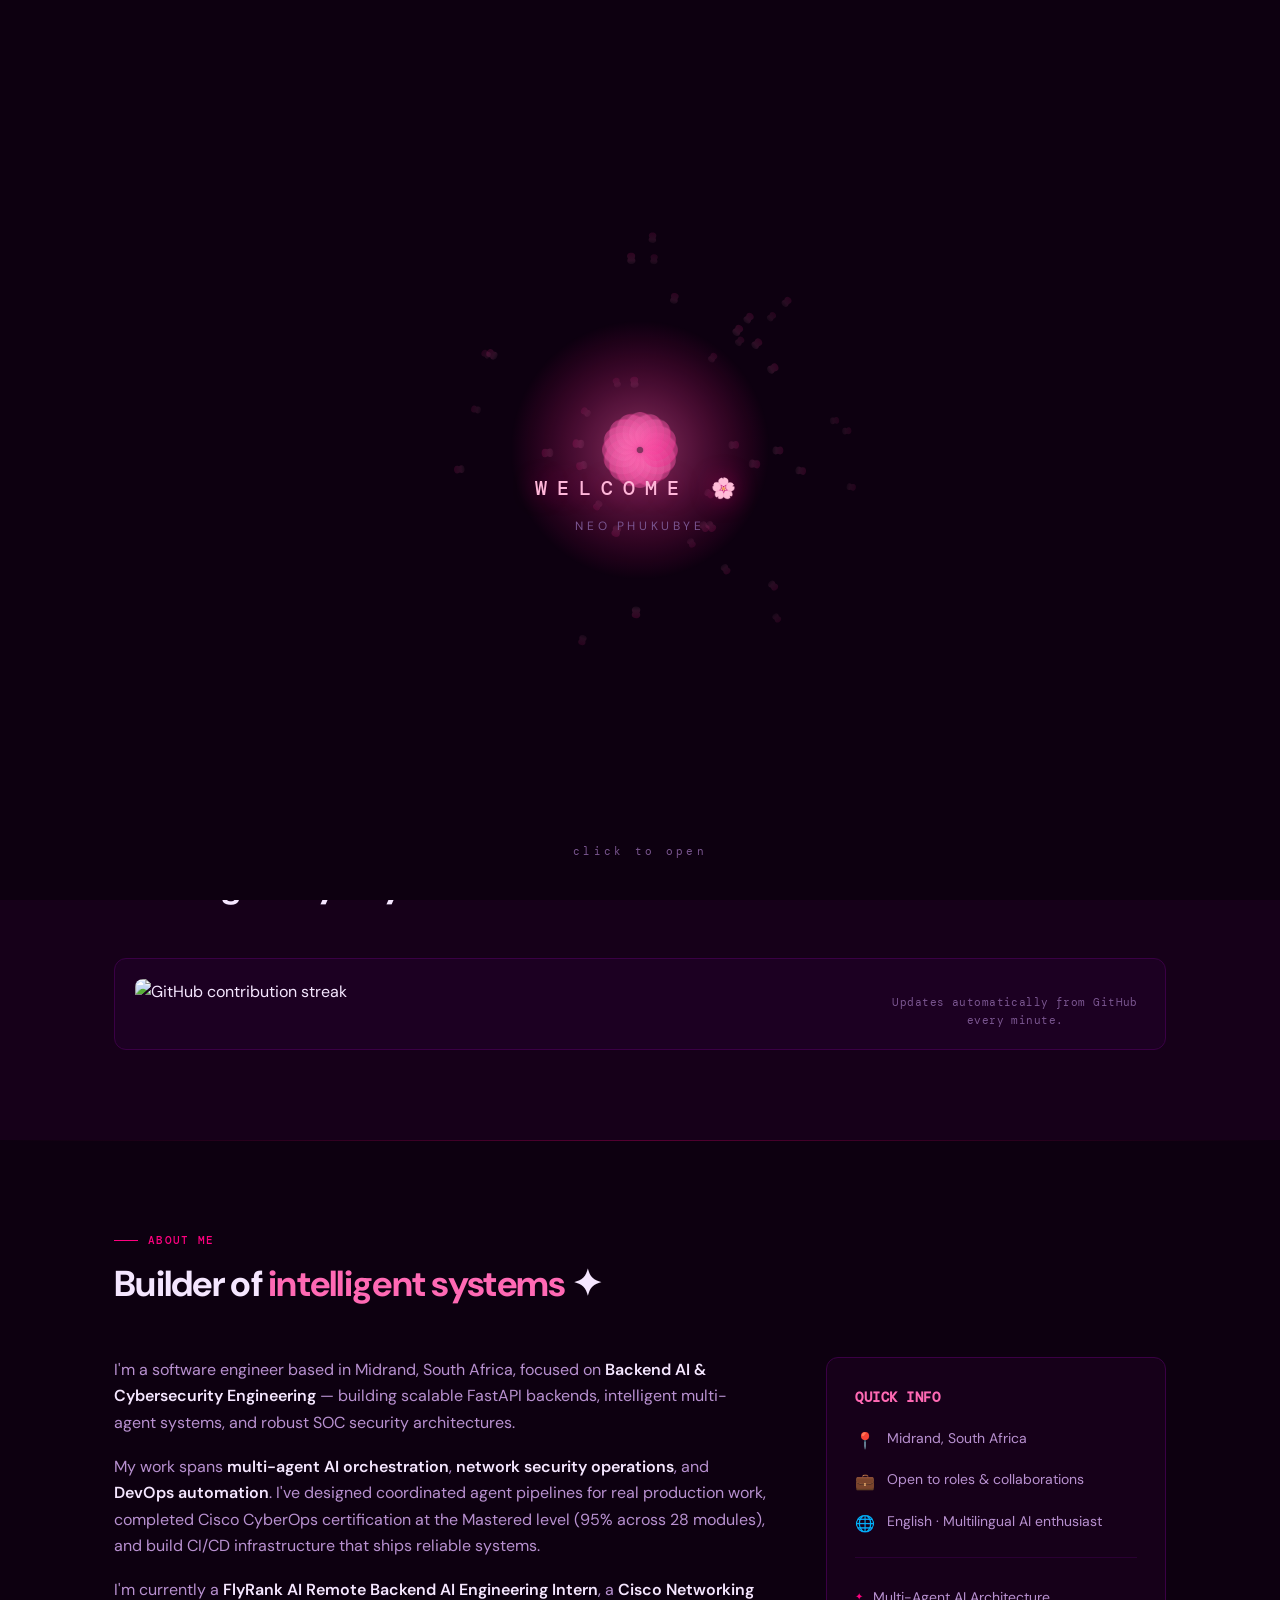
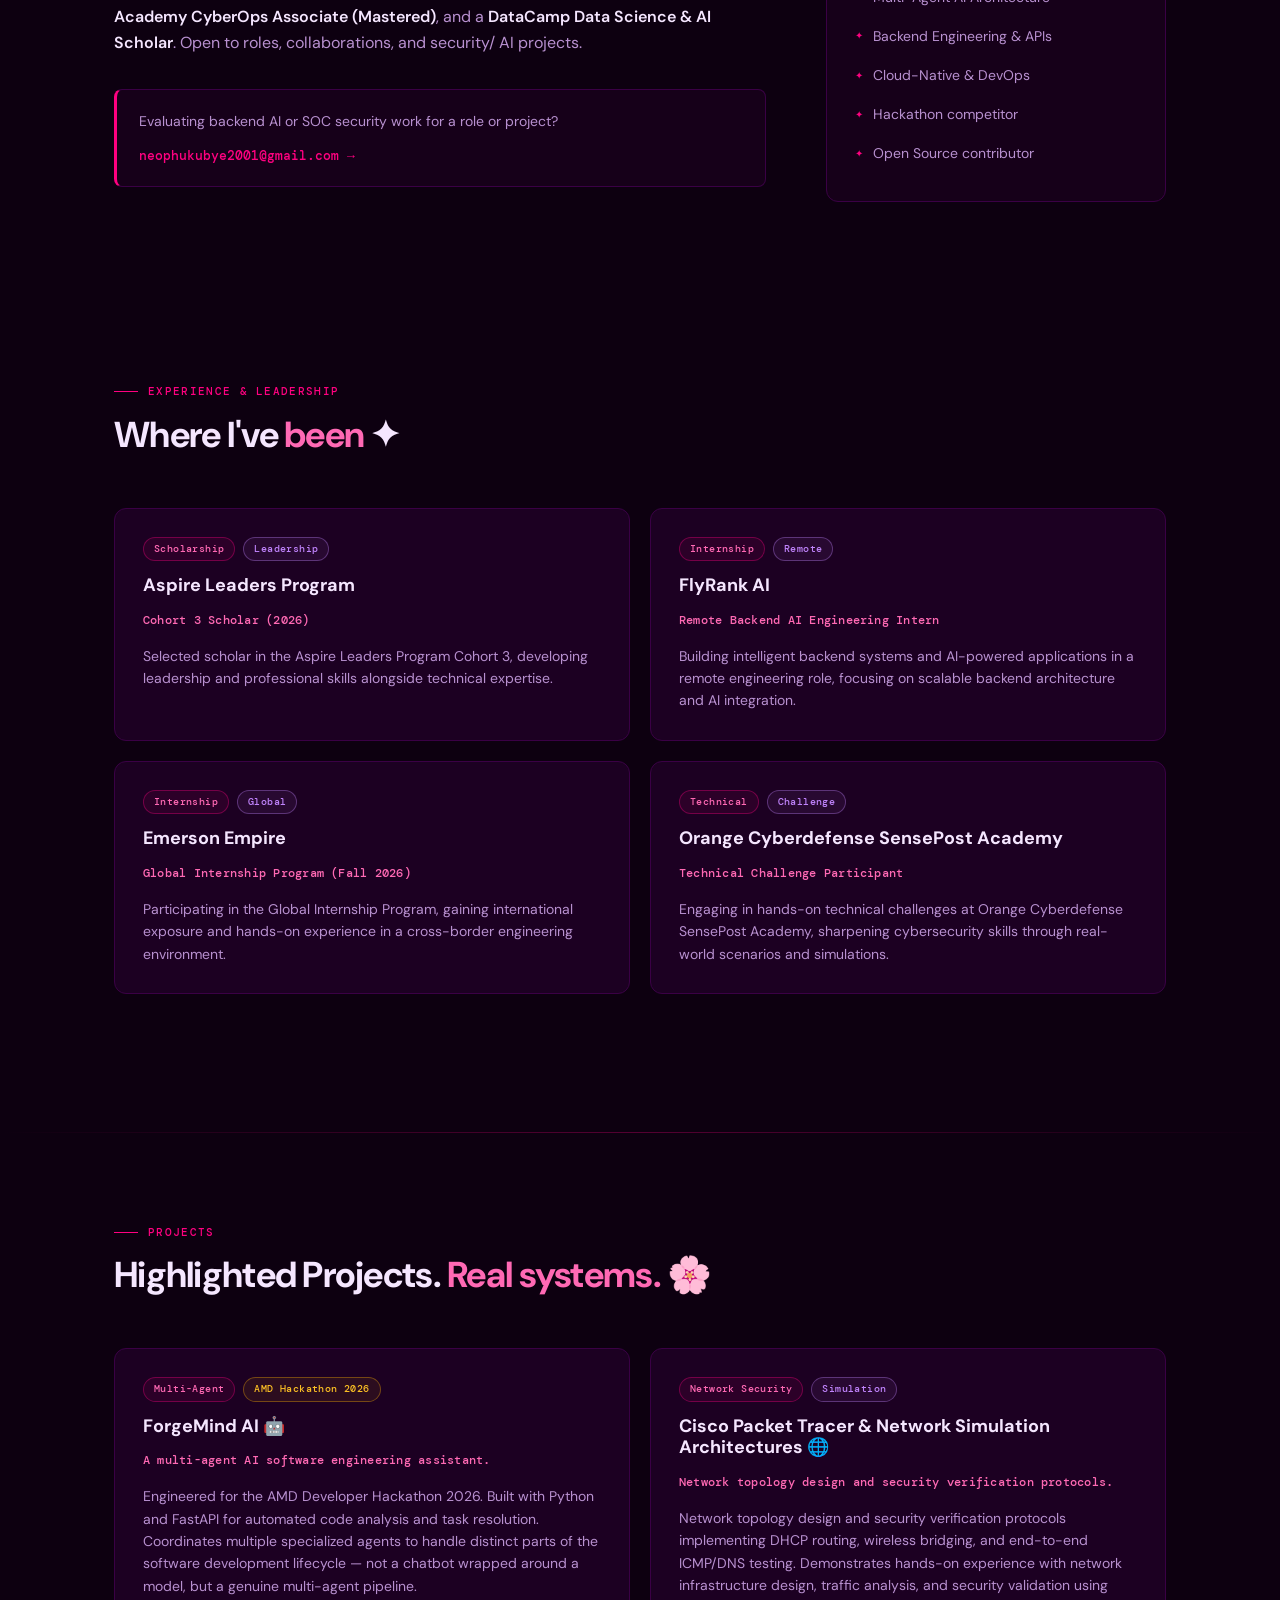
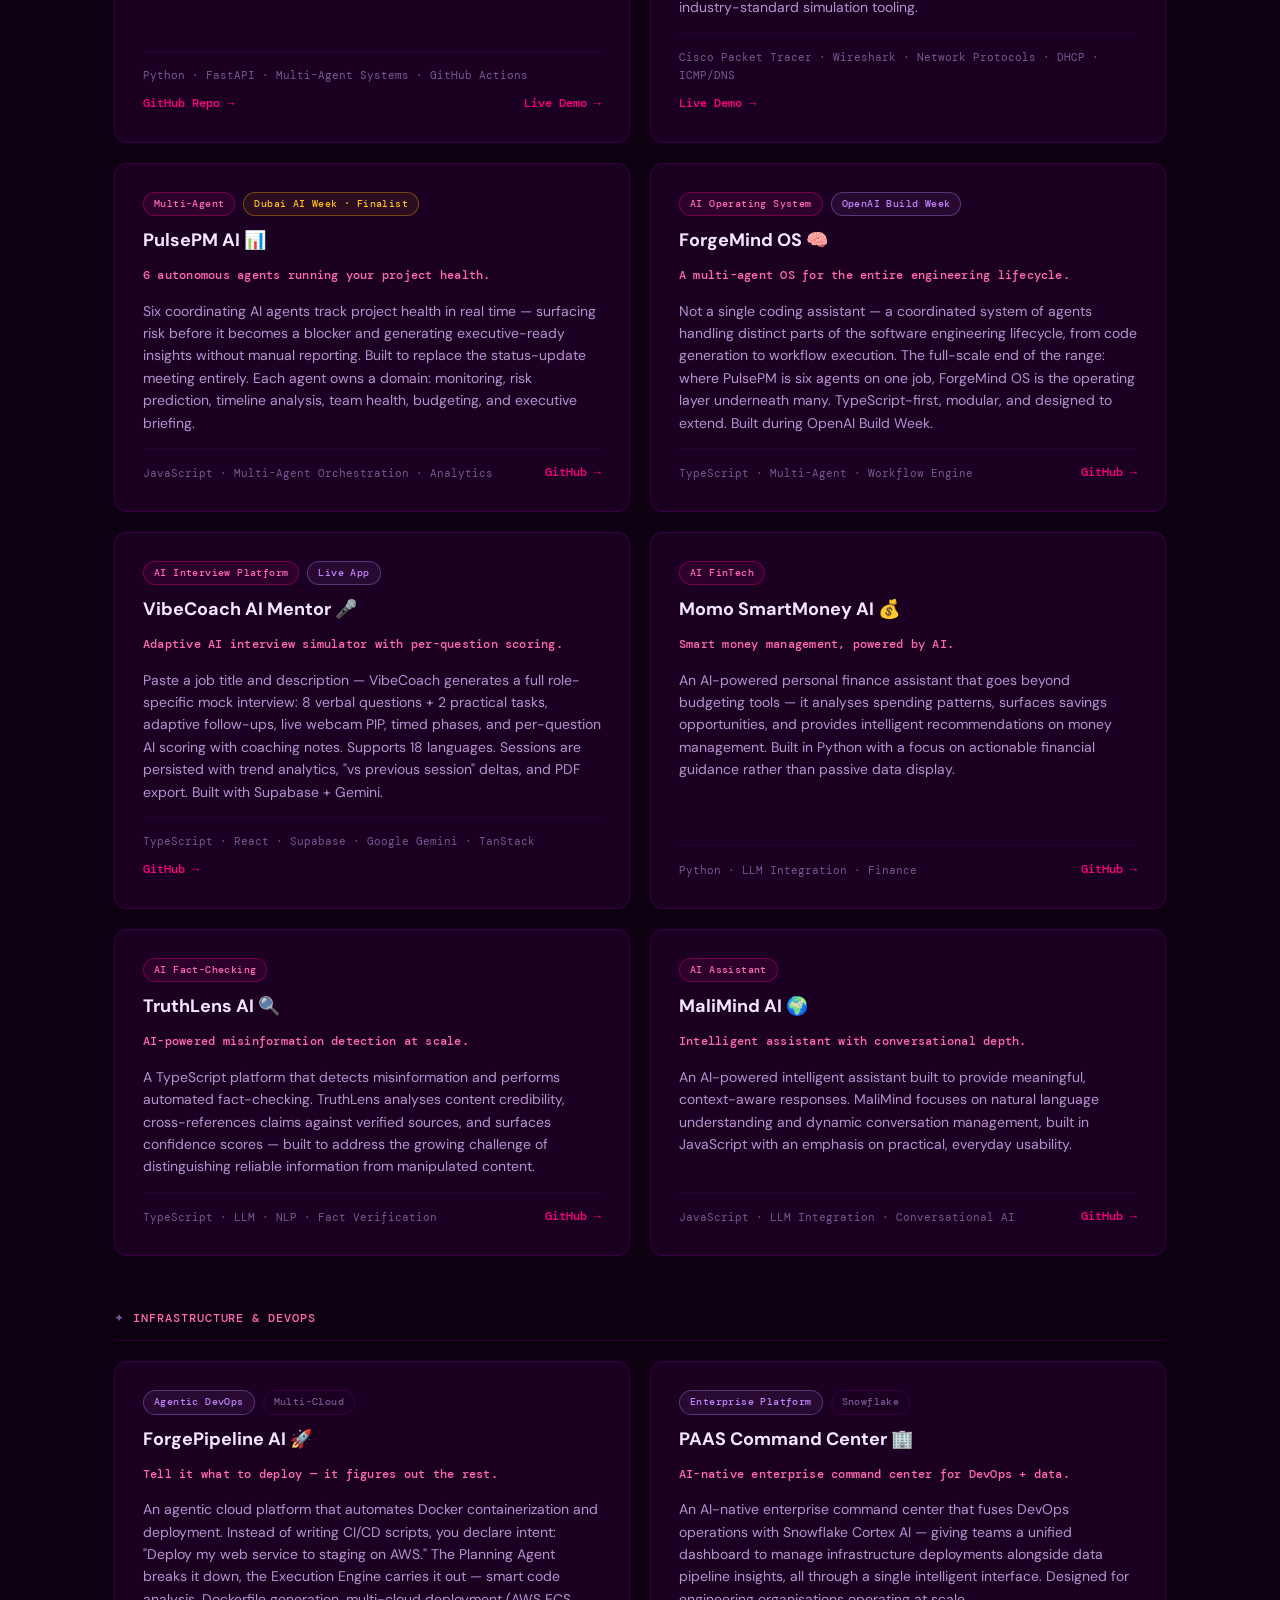
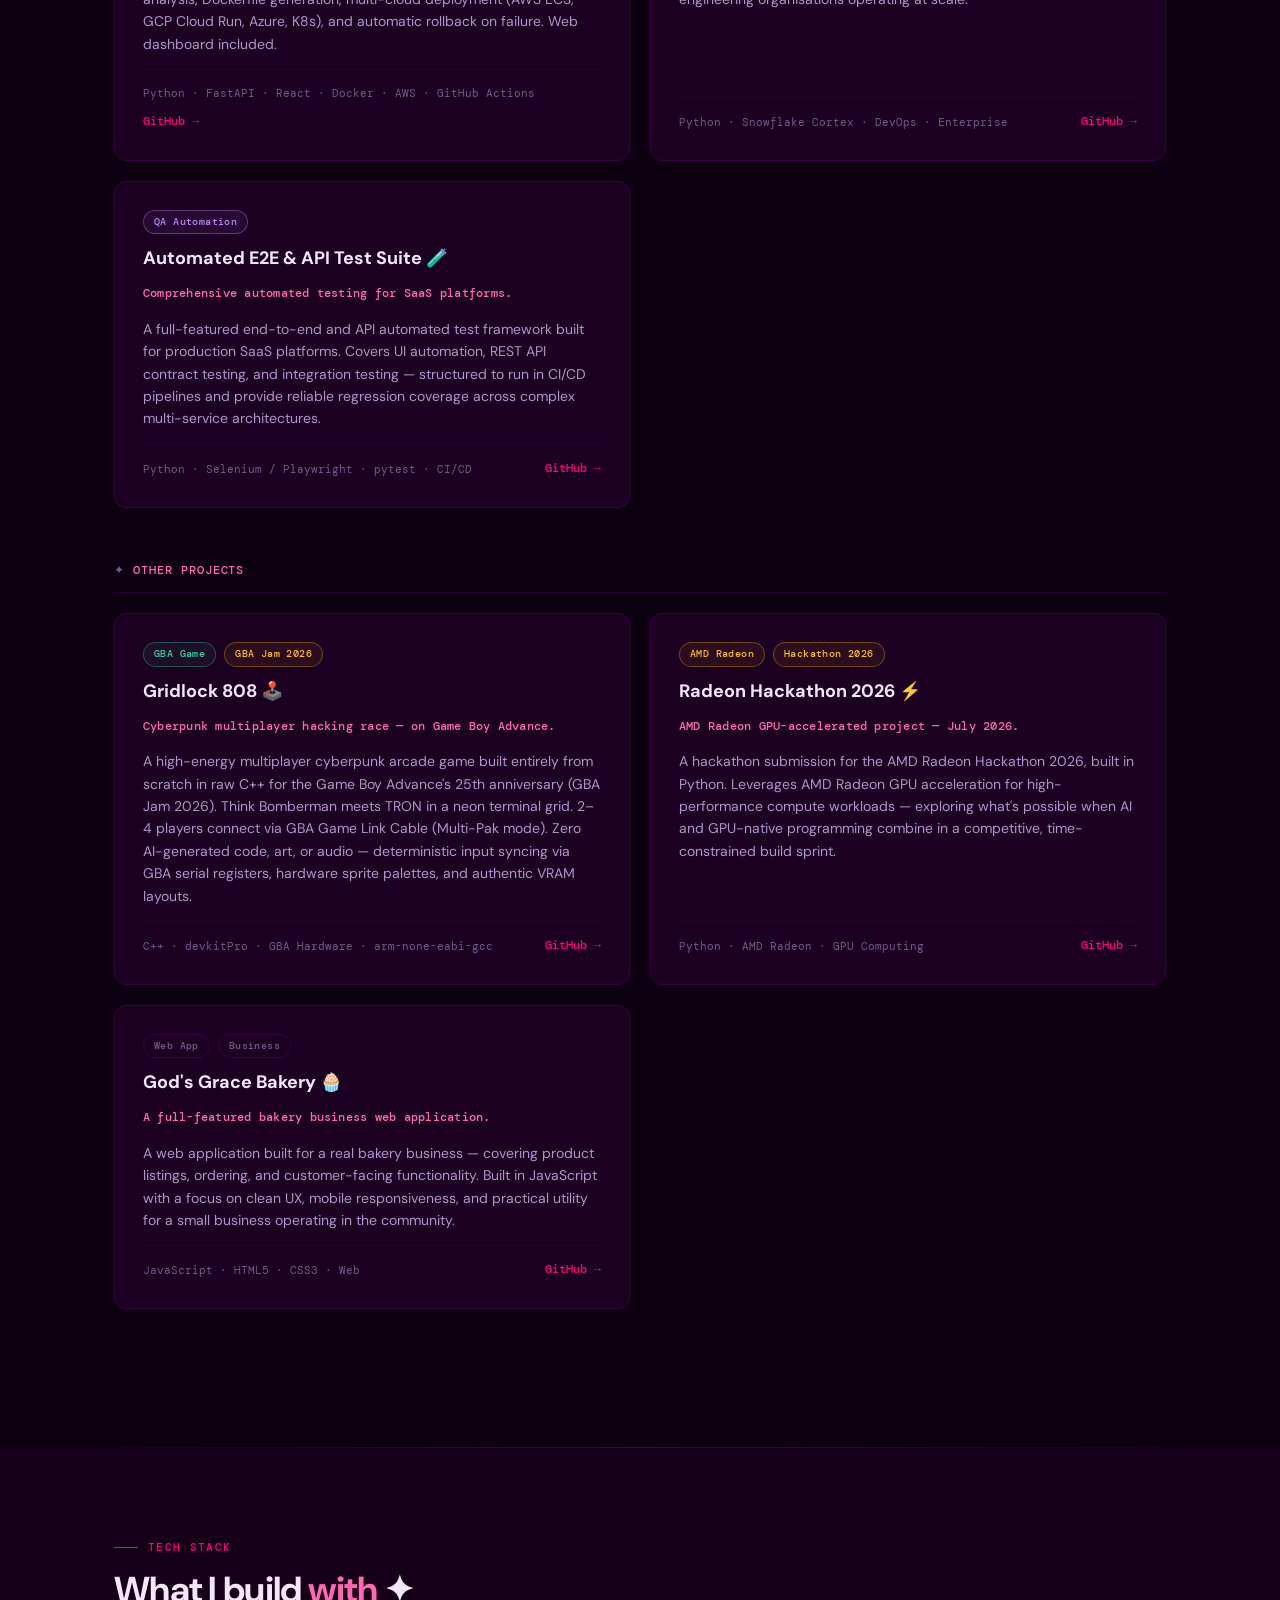
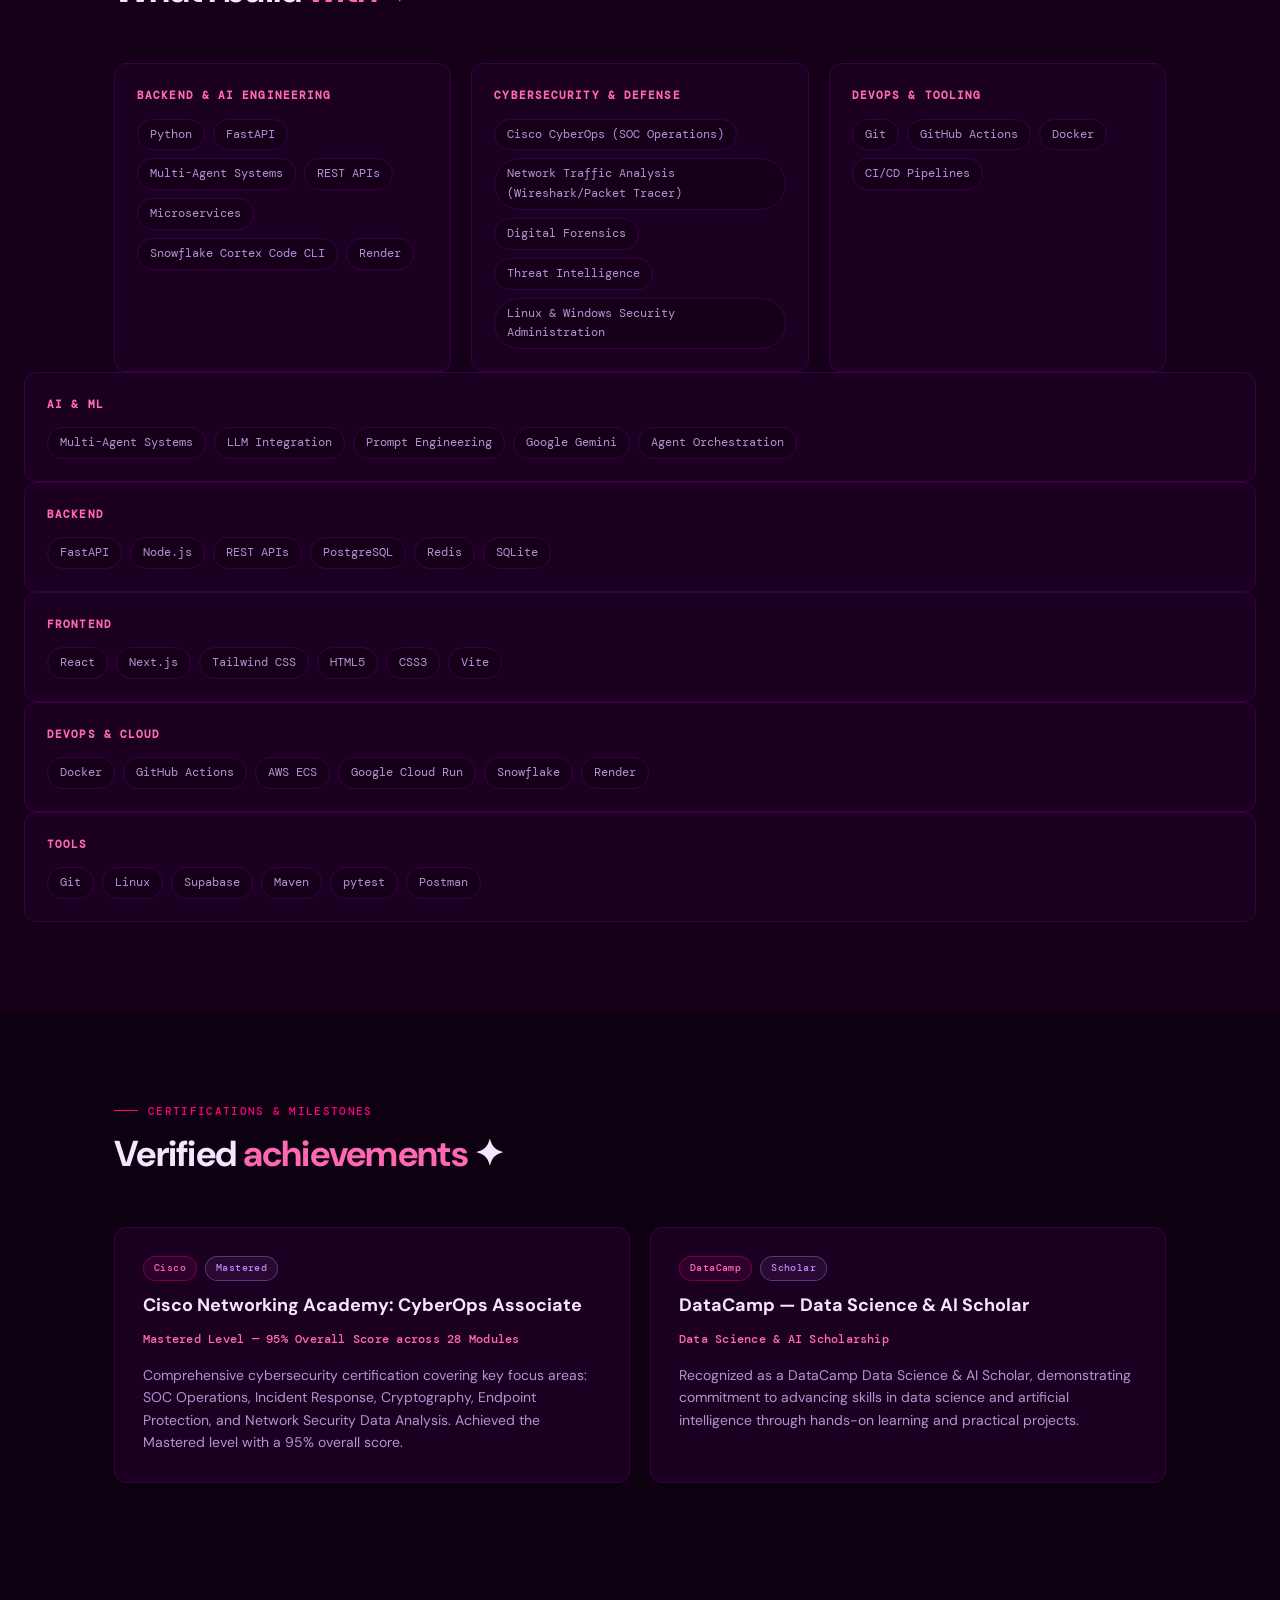
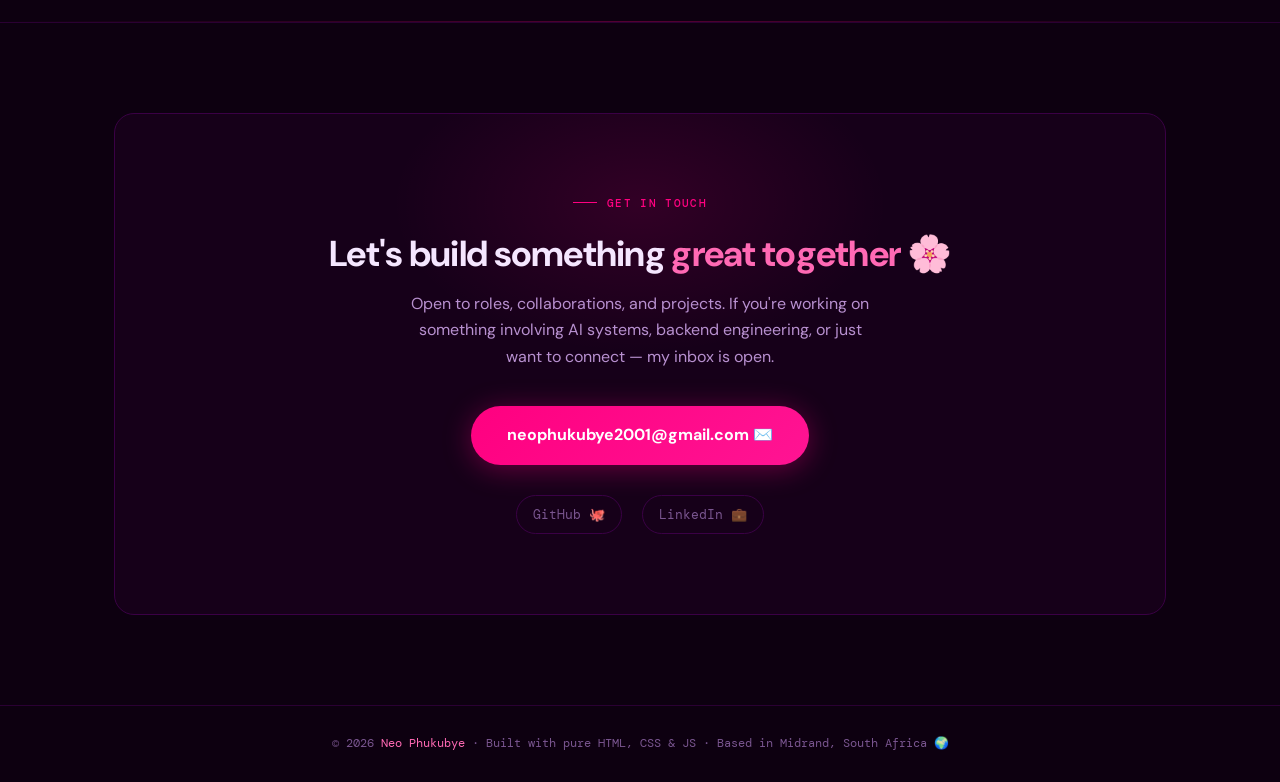
==== index.html @ cbcc3f00 "Add certifications & milestones section" ====
<!DOCTYPE html>
<html lang="en">
<head>
<meta charset="UTF-8">
<meta name="viewport" content="width=device-width, initial-scale=1.0, maximum-scale=5.0, user-scalable=yes">
<title>Neo Phukubye ✨ Software Engineer & AI Builder</title>
<meta name="description" content="Neo Phukubye — Software Engineer building multi-agent AI systems, scalable backends, and production-ready applications from Midrand, South Africa.">
<meta name="theme-color" content="#1a0018">
<link rel="preconnect" href="https://fonts.googleapis.com">
<link href="https://fonts.googleapis.com/css2?family=DM+Sans:wght@300;400;500;600;700&family=DM+Mono:wght@400;500&display=swap" rel="stylesheet">
<style>
  :root {
    --bg:        #0d0010;
    --bg-raised: #160019;
    --bg-card:   #1c0022;
    --line:      #3a0045;
    --line-soft: #2a0033;
    --text:      #f5e6ff;
    --text-dim:  #b890d0;
    --text-muted:#7a5590;
    --pink:      #FF0080;
    --pink-hot:  #FF1493;
    --pink-soft: #FF69B4;
    --pink-pale: #FFB6D9;
    --pink-glow: rgba(255,0,128,0.15);
    --pink-glow2:rgba(255,20,147,0.08);
    --lavender:  #c084fc;
    --mono: 'DM Mono', 'JetBrains Mono', 'Fira Code', ui-monospace, monospace;
    --sans: 'DM Sans', -apple-system, BlinkMacSystemFont, 'Segoe UI', sans-serif;
    --radius: 12px;
    --radius-sm: 8px;
  }
  *, *::before, *::after { box-sizing: border-box; margin: 0; padding: 0; }
  html { scroll-behavior: smooth; }
  body {
    background: var(--bg);
    color: var(--text);
    font-family: var(--sans);
    line-height: 1.65;
    -webkit-font-smoothing: antialiased;
    overflow-x: hidden;
  }
  a { color: inherit; text-decoration: none; }
  :focus-visible { outline: 2px solid var(--pink); outline-offset: 3px; }

  /* ── Scrollbar ── */
  ::-webkit-scrollbar { width: 6px; }
  ::-webkit-scrollbar-track { background: var(--bg); }
  ::-webkit-scrollbar-thumb { background: var(--line); border-radius: 99px; }
  ::-webkit-scrollbar-thumb:hover { background: var(--pink); }

  /* ── Layout ── */
  .wrap { max-width: 1100px; margin: 0 auto; padding: 0 24px; }

  /* ── NAV ── */
  header {
    position: sticky; top: 0; z-index: 100;
    background: rgba(13,0,16,0.85);
    backdrop-filter: blur(16px);
    -webkit-backdrop-filter: blur(16px);
    border-bottom: 1px solid var(--line-soft);
  }
  nav {
    display: flex; align-items: center; justify-content: space-between;
    padding: 16px 24px; max-width: 1100px; margin: 0 auto; gap: 20px;
  }
  .logo {
    font-family: var(--mono); font-weight: 500; font-size: 15px;
    color: var(--text); letter-spacing: 0.04em;
    display: flex; align-items: center; gap: 8px;
  }
  .logo-dot { color: var(--pink); font-size: 22px; line-height: 1; }
  .navlinks {
    display: flex; gap: 24px; font-size: 14px; font-weight: 500;
  }
  .navlinks a { color: var(--text-dim); transition: color .2s; }
  .navlinks a:hover { color: var(--pink-soft); }
  .nav-cta {
    font-size: 13px; font-weight: 600;
    background: linear-gradient(135deg, var(--pink), var(--pink-hot));
    color: #fff; padding: 8px 18px; border-radius: 99px;
    transition: .2s; white-space: nowrap;
    box-shadow: 0 0 20px var(--pink-glow);
  }
  .nav-cta:hover { transform: translateY(-1px); box-shadow: 0 0 32px rgba(255,0,128,0.35); }
  @media (max-width: 640px) {
    .navlinks { display: none; }
  }

  /* ── HERO ── */
  .hero {
    position: relative; overflow: hidden;
    padding: 110px 24px 90px;
    border-bottom: 1px solid var(--line-soft);
  }
  /* soft radial glows */
  .hero::before {
    content: '';
    position: absolute; top: -120px; left: 50%;
    transform: translateX(-50%);
    width: 700px; height: 600px;
    background: radial-gradient(ellipse, rgba(255,0,128,0.18) 0%, transparent 70%);
    pointer-events: none;
  }
  .hero::after {
    content: '';
    position: absolute; bottom: -80px; right: -100px;
    width: 400px; height: 400px;
    background: radial-gradient(ellipse, rgba(192,132,252,0.12) 0%, transparent 70%);
    pointer-events: none;
  }
  #petal-canvas {
    position: absolute; inset: 0; width: 100%; height: 100%;
    pointer-events: none; opacity: 0.55;
  }
  .hero-inner {
    position: relative; max-width: 780px;
    margin: 0 auto; text-align: center;
  }
  .hero-badge {
    display: inline-flex; align-items: center; gap: 8px;
    font-family: var(--mono); font-size: 12px; font-weight: 500;
    color: var(--pink-soft); background: rgba(255,105,180,0.1);
    border: 1px solid rgba(255,105,180,0.25);
    padding: 6px 16px; border-radius: 99px; margin-bottom: 28px;
    letter-spacing: 0.06em; text-transform: uppercase;
  }
  .hero-badge::before { content: '✦'; color: var(--pink); }
  h1 {
    font-size: clamp(36px, 6vw, 64px);
    font-weight: 700; line-height: 1.08;
    letter-spacing: -0.03em; margin-bottom: 24px;
  }
  .h1-name {
    background: linear-gradient(135deg, #fff 20%, var(--pink-soft) 60%, var(--pink) 100%);
    -webkit-background-clip: text; -webkit-text-fill-color: transparent;
    background-clip: text;
  }
  .hero p.sub {
    color: var(--text-dim); font-size: 18px;
    max-width: 580px; margin: 0 auto 40px;
    font-weight: 400;
  }
  .hero-ctas {
    display: flex; gap: 14px; justify-content: center;
    flex-wrap: wrap; margin-bottom: 56px;
  }
  .btn {
    font-weight: 600; font-size: 15px;
    padding: 13px 28px; border-radius: 99px;
    transition: .2s; display: inline-block;
  }
  .btn-primary {
    background: linear-gradient(135deg, var(--pink), var(--pink-hot));
    color: #fff;
    box-shadow: 0 4px 24px rgba(255,0,128,0.3);
  }
  .btn-primary:hover { transform: translateY(-2px); box-shadow: 0 8px 32px rgba(255,0,128,0.45); }
  .btn-secondary {
    border: 1px solid var(--line);
    color: var(--text-dim);
    background: rgba(255,255,255,0.03);
  }
  .btn-secondary:hover { border-color: var(--pink-soft); color: var(--pink-soft); }
  .hero-stats {
    display: flex; gap: 0; justify-content: center;
    flex-wrap: wrap; border: 1px solid var(--line);
    border-radius: var(--radius); overflow: hidden;
    max-width: 540px; margin: 0 auto;
    background: var(--bg-raised);
  }
  .stat {
    flex: 1; min-width: 120px; padding: 18px 20px;
    text-align: center; border-right: 1px solid var(--line);
    font-family: var(--mono);
  }
  .stat:last-child { border-right: none; }
  .stat b { display: block; color: var(--pink); font-size: 24px; font-weight: 700; }
  .stat span { color: var(--text-muted); font-size: 11px; letter-spacing: 0.05em; }

  /* ── SECTIONS ── */
  section { padding: 90px 24px; }
  .section-header { margin-bottom: 52px; }
  .kicker {
    font-family: var(--mono); font-size: 11px; font-weight: 500;
    letter-spacing: 0.12em; text-transform: uppercase;
    color: var(--pink); margin-bottom: 12px;
    display: flex; align-items: center; gap: 10px;
  }
  .kicker::before { content: ''; display: block; width: 24px; height: 1px; background: var(--pink); }
  h2 {
    font-size: clamp(26px, 3.5vw, 36px);
    font-weight: 700; letter-spacing: -0.02em;
    line-height: 1.2;
  }
  .h2-accent { color: var(--pink-soft); }

  /* ── ABOUT ── */
  .about-grid {
    display: grid; grid-template-columns: 1fr 340px; gap: 60px; align-items: start;
  }
  @media (max-width: 900px) { .about-grid { grid-template-columns: 1fr; gap: 40px; } }
  .about-body p { color: var(--text-dim); margin-bottom: 18px; font-size: 16px; }
  .about-body strong { color: var(--text); font-weight: 600; }
  .about-email {
    margin-top: 32px; padding: 20px 22px;
    border: 1px solid var(--line);
    border-left: 3px solid var(--pink);
    border-radius: var(--radius-sm);
    background: var(--bg-raised);
    display: flex; align-items: center;
    justify-content: space-between; flex-wrap: wrap; gap: 12px;
  }
  .about-email p { margin: 0; color: var(--text-dim); font-size: 14px; }
  .about-email a {
    color: var(--pink); font-family: var(--mono);
    font-size: 13px; font-weight: 500;
    transition: .2s;
  }
  .about-email a:hover { color: var(--pink-soft); }
  .info-card {
    background: var(--bg-raised);
    border: 1px solid var(--line);
    border-radius: var(--radius);
    padding: 28px;
  }
  .info-card h3 {
    font-size: 14px; font-weight: 600;
    color: var(--pink-soft); margin-bottom: 18px;
    font-family: var(--mono); letter-spacing: 0.04em;
    text-transform: uppercase;
  }
  .info-row {
    display: flex; align-items: flex-start;
    gap: 12px; margin-bottom: 14px;
    font-size: 14px; color: var(--text-dim);
  }
  .info-row:last-child { margin-bottom: 0; }
  .info-icon { font-size: 16px; margin-top: 1px; flex-shrink: 0; }
  .focus-list { list-style: none; margin-top: 20px; padding-top: 20px; border-top: 1px solid var(--line-soft); }
  .focus-list li {
    padding: 8px 0; font-size: 14px; color: var(--text-dim);
    display: flex; align-items: center; gap: 10px;
  }
  .focus-list li::before { content: '✦'; color: var(--pink); font-size: 10px; flex-shrink: 0; }

  /* ── PROJECTS ── */
  .projects-section { background: var(--bg); }
  .category-label {
    display: inline-flex; align-items: center; gap: 8px;
    font-family: var(--mono); font-size: 12px; font-weight: 500;
    color: var(--text-muted); letter-spacing: 0.08em;
    text-transform: uppercase; margin-bottom: 20px;
    padding-bottom: 12px;
    border-bottom: 1px solid var(--line-soft);
    width: 100%;
  }
  .category-label span { color: var(--pink-soft); }
  .cards { display: grid; grid-template-columns: repeat(2, 1fr); gap: 20px; margin-bottom: 48px; }
  @media (max-width: 860px) { .cards { grid-template-columns: 1fr; } }
  .card {
    border: 1px solid var(--line);
    border-radius: var(--radius);
    padding: 28px;
    background: var(--bg-card);
    display: flex; flex-direction: column; gap: 14px;
    transition: border-color .25s, transform .25s, box-shadow .25s;
    position: relative; overflow: hidden;
  }
  .card::before {
    content: '';
    position: absolute; top: 0; left: 0; right: 0; height: 2px;
    background: linear-gradient(90deg, var(--pink), var(--pink-hot), transparent);
    opacity: 0; transition: opacity .25s;
  }
  .card:hover { border-color: rgba(255,0,128,0.4); transform: translateY(-3px); box-shadow: 0 12px 40px rgba(255,0,128,0.1); }
  .card:hover::before { opacity: 1; }
  .tags { display: flex; gap: 8px; flex-wrap: wrap; }
  .tag {
    font-family: var(--mono); font-size: 10px; font-weight: 500;
    padding: 3px 10px; border-radius: 99px;
    border: 1px solid var(--line); color: var(--text-muted);
    letter-spacing: 0.04em;
  }
  .tag.pink { border-color: rgba(255,0,128,0.35); color: var(--pink-soft); background: rgba(255,0,128,0.07); }
  .tag.lavender { border-color: rgba(192,132,252,0.35); color: var(--lavender); background: rgba(192,132,252,0.07); }
  .tag.hackathon { border-color: rgba(255,180,0,0.35); color: #fbbf24; background: rgba(255,180,0,0.07); }
  .tag.game { border-color: rgba(52,211,153,0.35); color: #34d399; background: rgba(52,211,153,0.07); }
  .card h3 { font-size: 18px; font-weight: 700; color: var(--text); line-height: 1.2; }
  .card .claim {
    font-family: var(--mono); font-size: 12px;
    color: var(--pink-soft); font-weight: 500;
    letter-spacing: 0.02em;
  }
  .card p { color: var(--text-dim); font-size: 14px; flex-grow: 1; line-height: 1.6; }
  .card-footer {
    display: flex; align-items: center;
    justify-content: space-between;
    border-top: 1px solid var(--line-soft);
    padding-top: 14px; gap: 10px; flex-wrap: wrap;
  }
  .card .tech { font-family: var(--mono); font-size: 11px; color: var(--text-muted); }
  .card .gh {
    font-family: var(--mono); font-size: 12px; font-weight: 500;
    color: var(--pink); transition: color .2s;
    white-space: nowrap;
  }
  .card .gh:hover { color: var(--pink-soft); }

  /* ── SKILLS ── */
  .skills-section { background: var(--bg-raised); }
  .skills-grid { display: grid; grid-template-columns: repeat(auto-fill, minmax(260px, 1fr)); gap: 20px; }
  .skill-group {
    background: var(--bg-card); border: 1px solid var(--line);
    border-radius: var(--radius); padding: 22px;
  }
  .skill-group h3 {
    font-family: var(--mono); font-size: 11px;
    text-transform: uppercase; letter-spacing: 0.1em;
    color: var(--pink-soft); margin-bottom: 14px;
  }
  .chip-row { display: flex; flex-wrap: wrap; gap: 8px; }
  .chip {
    font-family: var(--mono); font-size: 12px;
    padding: 5px 12px; border-radius: 99px;
    border: 1px solid var(--line); color: var(--text-dim);
    background: var(--bg-raised);
    transition: .15s;
  }
  .chip:hover { border-color: var(--pink-soft); color: var(--pink-pale); }

  /* ── CONTACT ── */
  .contact-section { border-top: 1px solid var(--line-soft); }
  .contact-box {
    text-align: center; padding: 80px 40px;
    border: 1px solid var(--line);
    border-radius: 20px;
    background: var(--bg-raised);
    position: relative; overflow: hidden;
  }
  .contact-box::before {
    content: '';
    position: absolute; top: -60px; left: 50%;
    transform: translateX(-50%);
    width: 500px; height: 300px;
    background: radial-gradient(ellipse, rgba(255,0,128,0.12) 0%, transparent 70%);
    pointer-events: none;
  }
  .contact-box > * { position: relative; }
  .contact-box h2 { margin-bottom: 16px; }
  .contact-box p { color: var(--text-dim); max-width: 460px; margin: 0 auto 36px; font-size: 16px; }
  .email-cta {
    display: inline-block;
    font-weight: 700; font-size: 16px;
    background: linear-gradient(135deg, var(--pink), var(--pink-hot));
    color: #fff; padding: 16px 36px; border-radius: 99px;
    box-shadow: 0 4px 28px rgba(255,0,128,0.35);
    transition: .2s;
  }
  .email-cta:hover { transform: translateY(-2px); box-shadow: 0 8px 40px rgba(255,0,128,0.5); }
  .social-links {
    margin-top: 30px; display: flex;
    gap: 20px; justify-content: center;
    flex-wrap: wrap;
  }
  .social-link {
    font-family: var(--mono); font-size: 13px;
    color: var(--text-muted); padding: 8px 16px;
    border: 1px solid var(--line); border-radius: 99px;
    transition: .2s;
  }
  .social-link:hover { border-color: var(--pink-soft); color: var(--pink-soft); }

  /* ── FOOTER ── */
  footer {
    padding: 28px 24px; text-align: center;
    color: var(--text-muted); font-family: var(--mono);
    font-size: 12px; border-top: 1px solid var(--line-soft);
  }
  footer a { color: var(--pink-soft); }

  /* ── DIVIDER ── */
  .divider {
    height: 1px;
    background: linear-gradient(90deg, transparent, var(--pink), transparent);
    opacity: 0.3; margin: 0;
  }

  /* ── LIVE DEMO BADGE ── */
  .live-badge {
    display: inline-flex; align-items: center; gap: 5px;
    font-family: var(--mono); font-size: 10px;
    color: #34d399; background: rgba(52,211,153,0.1);
    border: 1px solid rgba(52,211,153,0.3);
    padding: 2px 8px; border-radius: 99px;
  }
  .live-badge::before {
    content: ''; width: 6px; height: 6px;
    border-radius: 50%; background: #34d399;
    animation: pulse 2s infinite;
  }
  @keyframes pulse {
    0%, 100% { opacity: 1; }
    50% { opacity: 0.4; }
  }

  /* ── LIVE GITHUB STREAK ── */
  .streak-section { background: var(--bg-raised); }
  .streak-box {
    display: flex; justify-content: center;
    padding: 20px;
    background: var(--bg-card);
    border: 1px solid var(--line);
    border-radius: var(--radius);
    overflow: auto;
  }
  .streak-svg { width: 100%; max-width: 760px; height: auto; display: block; border-radius: var(--radius-sm); }
  .streak-note {
    text-align: center; margin-top: 14px;
    font-family: var(--mono); font-size: 11px; color: var(--text-muted);
    letter-spacing: 0.04em;
  }

  /* ── BLOOM INTRO ── */
  #bloom-overlay {
    position: fixed; inset: 0; z-index: 99999;
    background: var(--bg);
    display: flex; align-items: center; justify-content: center;
    transition: opacity 1.3s ease;
  }
  #bloom-overlay.fade { opacity: 0; pointer-events: none; }
  #bloom-canvas { position: absolute; inset: 0; }
  #bloom-hint {
    position: absolute; bottom: 40px; left: 50%;
    transform: translateX(-50%);
    font-family: var(--mono); font-size: 11px;
    color: var(--text-muted); letter-spacing: 0.3em;
    opacity: 0; transition: opacity 0.8s;
    pointer-events: none;
  }
  #bloom-text {
    position: absolute; top: 56%; left: 50%;
    transform: translate(-50%, -50%);
    text-align: center; opacity: 0;
    transition: opacity 0.8s ease; pointer-events: none;
  }
  #bloom-text .welcome-line {
    font-family: var(--mono); font-size: 20px; font-weight: 500;
    color: var(--pink-pale); letter-spacing: 0.5em;
    text-shadow: 0 0 24px rgba(255,0,128,0.45);
  }
  #bloom-text .name-line {
    font-family: var(--sans); font-size: 12px;
    color: var(--text-muted); letter-spacing: 0.3em;
    margin-top: 12px;
  }

  @media (prefers-reduced-motion: reduce) {
    html { scroll-behavior: auto; }
    #petal-canvas { display: none; }
    .live-badge::before { animation: none; }
    #bloom-overlay { display: none; }
  }
</style>
</head>
<body>

<!-- ═══════════════ BLOOM INTRO ═══════════════ -->
<div id="bloom-overlay">
  <canvas id="bloom-canvas"></canvas>
  <div id="bloom-text">
    <div class="welcome-line">WELCOME 🌸</div>
    <div class="name-line">NEO PHUKUBYE</div>
  </div>
  <div id="bloom-hint">click to open</div>
</div>

<!-- ═══════════════ NAV ═══════════════ -->
<header>
  <nav>
    <div class="logo">
      <span class="logo-dot">✦</span>
      NEO PHUKUBYE
    </div>
    <div class="navlinks">
      <a href="#about">About</a>
      <a href="#experience">Experience</a>
      <a href="#skills">Skills</a>
      <a href="#projects">Projects</a>
      <a href="#contact">Contact</a>
    </div>
    <a class="nav-cta" href="#contact">Let's Connect</a>
  </nav>
</header>

<!-- ═══════════════ HERO ═══════════════ -->
<section class="hero">
  <canvas id="petal-canvas"></canvas>
  <div class="hero-inner">
    <div class="hero-badge">Backend AI &amp; Cybersecurity Engineer</div>
    <h1>
      Hi, I'm <span class="h1-name">Neo Phukubye</span> 🌸
    </h1>
    <p class="sub">
      Building scalable FastAPI backends, intelligent multi-agent systems, and robust SOC security architectures.
    </p>
    <div class="hero-ctas">
      <a class="btn btn-primary" href="#projects">View Projects →</a>
      <a class="btn btn-secondary" href="#resume">Download Resume ↓</a>
      <a class="btn btn-secondary" href="#contact">Contact Me ✉</a>
    </div>
    <div class="hero-stats">
      <div class="stat"><b>3</b><span>FOCUS DOMAINS</span></div>
      <div class="stat"><b>28</b><span>CYBEROPS MODULES MASTERED</span></div>
    </div>
  </div>
</section>

<!-- ═══════════════ LIVE GITHUB STREAK ═══════════════ -->
<section class="streak-section">
  <div class="wrap">
    <div class="section-header">
      <div class="kicker">GitHub Streak <span class="live-badge">LIVE</span></div>
      <h2>Building every day ✦</h2>
    </div>
    <div class="streak-box">
      <img id="streak-img" class="streak-svg" alt="GitHub contribution streak" />
      <p class="streak-note">Updates automatically from GitHub every minute.</p>
    </div>
  </div>
</section>

<div class="divider"></div>

<!-- ═══════════════ ABOUT ═══════════════ -->
<section id="about">
  <div class="wrap">
    <div class="section-header">
      <div class="kicker">About Me</div>
      <h2>Builder of <span class="h2-accent">intelligent systems</span> ✦</h2>
    </div>
    <div class="about-grid">
      <div class="about-body">
        <p>
          I'm a software engineer based in Midrand, South Africa, focused on <strong>Backend AI &amp; Cybersecurity Engineering</strong> — building scalable FastAPI backends, intelligent multi-agent systems, and robust SOC security architectures.
        </p>
        <p>
          My work spans <strong>multi-agent AI orchestration</strong>, <strong>network security operations</strong>, and <strong>DevOps automation</strong>. I've designed coordinated agent pipelines for real production work, completed Cisco CyberOps certification at the Mastered level (95% across 28 modules), and build CI/CD infrastructure that ships reliable systems.
        </p>
        <p>
          I'm currently a <strong>FlyRank AI Remote Backend AI Engineering Intern</strong>, a <strong>Cisco Networking Academy CyberOps Associate (Mastered)</strong>, and a <strong>DataCamp Data Science &amp; AI Scholar</strong>. Open to roles, collaborations, and security/ AI projects.
        </p>
        <div class="about-email">
          <p>Evaluating backend AI or SOC security work for a role or project?</p>
          <a href="mailto:neophukubye2001@gmail.com">neophukubye2001@gmail.com →</a>
        </div>
      </div>
      <div class="info-card">
        <h3>Quick Info</h3>
        <div class="info-row">
          <span class="info-icon">📍</span>
          <span>Midrand, South Africa</span>
        </div>
        <div class="info-row">
          <span class="info-icon">💼</span>
          <span>Open to roles & collaborations</span>
        </div>
        <div class="info-row">
          <span class="info-icon">🌐</span>
          <span>English · Multilingual AI enthusiast</span>
        </div>
        <ul class="focus-list">
          <li>Multi-Agent AI Architecture</li>
          <li>Backend Engineering & APIs</li>
          <li>Cloud-Native & DevOps</li>
          <li>Hackathon competitor</li>
          <li>Open Source contributor</li>
        </ul>
      </div>
    </div>
  </div>
</section>

<!-- ═══════════════ EXPERIENCE & LEADERSHIP ═══════════════ -->
<section id="experience">
  <div class="wrap">
    <div class="section-header">
      <div class="kicker">Experience &amp; Leadership</div>
      <h2>Where I've <span class="h2-accent">been</span> ✦</h2>
    </div>
    <div class="cards">
      <div class="card">
        <div class="tags">
          <span class="tag pink">Scholarship</span>
          <span class="tag lavender">Leadership</span>
        </div>
        <h3>Aspire Leaders Program</h3>
        <div class="claim">Cohort 3 Scholar (2026)</div>
        <p>Selected scholar in the Aspire Leaders Program Cohort 3, developing leadership and professional skills alongside technical expertise.</p>
      </div>
      <div class="card">
        <div class="tags">
          <span class="tag pink">Internship</span>
          <span class="tag lavender">Remote</span>
        </div>
        <h3>FlyRank AI</h3>
        <div class="claim">Remote Backend AI Engineering Intern</div>
        <p>Building intelligent backend systems and AI-powered applications in a remote engineering role, focusing on scalable backend architecture and AI integration.</p>
      </div>
      <div class="card">
        <div class="tags">
          <span class="tag pink">Internship</span>
          <span class="tag lavender">Global</span>
        </div>
        <h3>Emerson Empire</h3>
        <div class="claim">Global Internship Program (Fall 2026)</div>
        <p>Participating in the Global Internship Program, gaining international exposure and hands-on experience in a cross-border engineering environment.</p>
      </div>
      <div class="card">
        <div class="tags">
          <span class="tag pink">Technical</span>
          <span class="tag lavender">Challenge</span>
        </div>
        <h3>Orange Cyberdefense SensePost Academy</h3>
        <div class="claim">Technical Challenge Participant</div>
        <p>Engaging in hands-on technical challenges at Orange Cyberdefense SensePost Academy, sharpening cybersecurity skills through real-world scenarios and simulations.</p>
      </div>
    </div>
  </div>
</section>

<div class="divider"></div>

<!-- ═══════════════ PROJECTS ═══════════════ -->
<section id="projects" class="projects-section">
  <div class="wrap">
    <div class="section-header">
      <div class="kicker">Projects</div>
<h2>Highlighted Projects. <span class="h2-accent">Real systems.</span> 🌸</h2>
    </div>

    <!-- ── Highlighted Projects ─ -->
    <div class="cards">

      <div class="card">
        <div class="tags">
          <span class="tag pink">Multi-Agent</span>
          <span class="tag hackathon">AMD Hackathon 2026</span>
        </div>
        <h3>ForgeMind AI 🤖</h3>
        <div class="claim">A multi-agent AI software engineering assistant.</div>
        <p>Engineered for the AMD Developer Hackathon 2026. Built with Python and FastAPI for automated code analysis and task resolution. Coordinates multiple specialized agents to handle distinct parts of the software development lifecycle — not a chatbot wrapped around a model, but a genuine multi-agent pipeline.</p>
        <div class="card-footer">
          <span class="tech">Python · FastAPI · Multi-Agent Systems · GitHub Actions</span>
          <a class="gh" href="https://github.com/NeoPhukubye/forgemind-ai" target="_blank" rel="noopener">GitHub Repo →</a>
          <a class="gh" href="#">Live Demo →</a>
        </div>
      </div>

      <div class="card">
        <div class="tags">
          <span class="tag pink">Network Security</span>
          <span class="tag lavender">Simulation</span>
        </div>
        <h3>Cisco Packet Tracer &amp; Network Simulation Architectures 🌐</h3>
        <div class="claim">Network topology design and security verification protocols.</div>
        <p>Network topology design and security verification protocols implementing DHCP routing, wireless bridging, and end-to-end ICMP/DNS testing. Demonstrates hands-on experience with network infrastructure design, traffic analysis, and security validation using industry-standard simulation tooling.</p>
        <div class="card-footer">
          <span class="tech">Cisco Packet Tracer · Wireshark · Network Protocols · DHCP · ICMP/DNS</span>
          <a class="gh" href="#">Live Demo →</a>
        </div>
      </div>

<div class="card">
        <div class="tags">
          <span class="tag pink">Multi-Agent</span>
          <span class="tag hackathon">Dubai AI Week · Finalist</span>
        </div>
        <h3>PulsePM AI 📊</h3>
        <div class="claim">6 autonomous agents running your project health.</div>
        <p>Six coordinating AI agents track project health in real time — surfacing risk before it becomes a blocker and generating executive-ready insights without manual reporting. Built to replace the status-update meeting entirely. Each agent owns a domain: monitoring, risk prediction, timeline analysis, team health, budgeting, and executive briefing.</p>
        <div class="card-footer">
          <span class="tech">JavaScript · Multi-Agent Orchestration · Analytics</span>
          <a class="gh" href="https://github.com/NeoPhukubye/PulsePM-AI" target="_blank" rel="noopener">GitHub →</a>
        </div>
      </div>

      <div class="card">
        <div class="tags">
          <span class="tag pink">AI Operating System</span>
          <span class="tag lavender">OpenAI Build Week</span>
        </div>
        <h3>ForgeMind OS 🧠</h3>
        <div class="claim">A multi-agent OS for the entire engineering lifecycle.</div>
        <p>Not a single coding assistant — a coordinated system of agents handling distinct parts of the software engineering lifecycle, from code generation to workflow execution. The full-scale end of the range: where PulsePM is six agents on one job, ForgeMind OS is the operating layer underneath many. TypeScript-first, modular, and designed to extend. Built during OpenAI Build Week.</p>
        <div class="card-footer">
          <span class="tech">TypeScript · Multi-Agent · Workflow Engine</span>
          <a class="gh" href="https://github.com/NeoPhukubye/Forgemind-OS" target="_blank" rel="noopener">GitHub →</a>
        </div>
      </div>

      <div class="card">
        <div class="tags">
          <span class="tag pink">AI Interview Platform</span>
          <span class="tag lavender">Live App</span>
        </div>
        <h3>VibeCoach AI Mentor 🎤</h3>
        <div class="claim">Adaptive AI interview simulator with per-question scoring.</div>
        <p>Paste a job title and description — VibeCoach generates a full role-specific mock interview: 8 verbal questions + 2 practical tasks, adaptive follow-ups, live webcam PIP, timed phases, and per-question AI scoring with coaching notes. Supports 18 languages. Sessions are persisted with trend analytics, "vs previous session" deltas, and PDF export. Built with Supabase + Gemini.</p>
        <div class="card-footer">
          <span class="tech">TypeScript · React · Supabase · Google Gemini · TanStack</span>
          <a class="gh" href="https://github.com/NeoPhukubye/vibecoach-ai-mentor" target="_blank" rel="noopener">GitHub →</a>
        </div>
      </div>

      <div class="card">
        <div class="tags">
          <span class="tag pink">AI FinTech</span>
        </div>
        <h3>Momo SmartMoney AI 💰</h3>
        <div class="claim">Smart money management, powered by AI.</div>
        <p>An AI-powered personal finance assistant that goes beyond budgeting tools — it analyses spending patterns, surfaces savings opportunities, and provides intelligent recommendations on money management. Built in Python with a focus on actionable financial guidance rather than passive data display.</p>
        <div class="card-footer">
          <span class="tech">Python · LLM Integration · Finance</span>
          <a class="gh" href="https://github.com/NeoPhukubye/Momo-SmartMoney-AI" target="_blank" rel="noopener">GitHub →</a>
        </div>
      </div>

      <div class="card">
        <div class="tags">
          <span class="tag pink">AI Fact-Checking</span>
        </div>
        <h3>TruthLens AI 🔍</h3>
        <div class="claim">AI-powered misinformation detection at scale.</div>
        <p>A TypeScript platform that detects misinformation and performs automated fact-checking. TruthLens analyses content credibility, cross-references claims against verified sources, and surfaces confidence scores — built to address the growing challenge of distinguishing reliable information from manipulated content.</p>
        <div class="card-footer">
          <span class="tech">TypeScript · LLM · NLP · Fact Verification</span>
          <a class="gh" href="https://github.com/NeoPhukubye/TruthLens-AI" target="_blank" rel="noopener">GitHub →</a>
        </div>
      </div>

      <div class="card">
        <div class="tags">
          <span class="tag pink">AI Assistant</span>
        </div>
        <h3>MaliMind AI 🌍</h3>
        <div class="claim">Intelligent assistant with conversational depth.</div>
        <p>An AI-powered intelligent assistant built to provide meaningful, context-aware responses. MaliMind focuses on natural language understanding and dynamic conversation management, built in JavaScript with an emphasis on practical, everyday usability.</p>
        <div class="card-footer">
          <span class="tech">JavaScript · LLM Integration · Conversational AI</span>
          <a class="gh" href="https://github.com/NeoPhukubye/MaliMind-AI" target="_blank" rel="noopener">GitHub →</a>
        </div>
      </div>

    </div>

    <!-- ── Infrastructure & DevOps ── -->
    <div class="category-label">✦ <span>Infrastructure & DevOps</span></div>
    <div class="cards">

      <div class="card">
        <div class="tags">
          <span class="tag lavender">Agentic DevOps</span>
          <span class="tag">Multi-Cloud</span>
        </div>
        <h3>ForgePipeline AI 🚀</h3>
        <div class="claim">Tell it what to deploy — it figures out the rest.</div>
        <p>An agentic cloud platform that automates Docker containerization and deployment. Instead of writing CI/CD scripts, you declare intent: "Deploy my web service to staging on AWS." The Planning Agent breaks it down, the Execution Engine carries it out — smart code analysis, Dockerfile generation, multi-cloud deployment (AWS ECS, GCP Cloud Run, Azure, K8s), and automatic rollback on failure. Web dashboard included.</p>
        <div class="card-footer">
          <span class="tech">Python · FastAPI · React · Docker · AWS · GitHub Actions</span>
          <a class="gh" href="https://github.com/NeoPhukubye/ForgePipeline-AI" target="_blank" rel="noopener">GitHub →</a>
        </div>
      </div>

      <div class="card">
        <div class="tags">
          <span class="tag lavender">Enterprise Platform</span>
          <span class="tag">Snowflake</span>
        </div>
        <h3>PAAS Command Center 🏢</h3>
        <div class="claim">AI-native enterprise command center for DevOps + data.</div>
        <p>An AI-native enterprise command center that fuses DevOps operations with Snowflake Cortex AI — giving teams a unified dashboard to manage infrastructure deployments alongside data pipeline insights, all through a single intelligent interface. Designed for engineering organisations operating at scale.</p>
        <div class="card-footer">
          <span class="tech">Python · Snowflake Cortex · DevOps · Enterprise</span>
          <a class="gh" href="https://github.com/NeoPhukubye/paas-command-center" target="_blank" rel="noopener">GitHub →</a>
        </div>
      </div>

      <div class="card">
        <div class="tags">
          <span class="tag lavender">QA Automation</span>
        </div>
        <h3>Automated E2E & API Test Suite 🧪</h3>
        <div class="claim">Comprehensive automated testing for SaaS platforms.</div>
        <p>A full-featured end-to-end and API automated test framework built for production SaaS platforms. Covers UI automation, REST API contract testing, and integration testing — structured to run in CI/CD pipelines and provide reliable regression coverage across complex multi-service architectures.</p>
        <div class="card-footer">
          <span class="tech">Python · Selenium / Playwright · pytest · CI/CD</span>
          <a class="gh" href="https://github.com/NeoPhukubye/Automated-E2E--API-Test-Suite" target="_blank" rel="noopener">GitHub →</a>
        </div>
      </div>

    </div>

    <!-- ── Other Projects ── -->
    <div class="category-label">✦ <span>Other Projects</span></div>
    <div class="cards">

      <div class="card">
        <div class="tags">
          <span class="tag game">GBA Game</span>
          <span class="tag hackathon">GBA Jam 2026</span>
        </div>
        <h3>Gridlock 808 🕹️</h3>
        <div class="claim">Cyberpunk multiplayer hacking race — on Game Boy Advance.</div>
        <p>A high-energy multiplayer cyberpunk arcade game built entirely from scratch in raw C++ for the Game Boy Advance's 25th anniversary (GBA Jam 2026). Think Bomberman meets TRON in a neon terminal grid. 2–4 players connect via GBA Game Link Cable (Multi-Pak mode). Zero AI-generated code, art, or audio — deterministic input syncing via GBA serial registers, hardware sprite palettes, and authentic VRAM layouts.</p>
        <div class="card-footer">
          <span class="tech">C++ · devkitPro · GBA Hardware · arm-none-eabi-gcc</span>
          <a class="gh" href="https://github.com/NeoPhukubye/gridlock-808" target="_blank" rel="noopener">GitHub →</a>
        </div>
      </div>

      <div class="card">
        <div class="tags">
          <span class="tag hackathon">AMD Radeon</span>
          <span class="tag hackathon">Hackathon 2026</span>
        </div>
        <h3>Radeon Hackathon 2026 ⚡</h3>
        <div class="claim">AMD Radeon GPU-accelerated project — July 2026.</div>
        <p>A hackathon submission for the AMD Radeon Hackathon 2026, built in Python. Leverages AMD Radeon GPU acceleration for high-performance compute workloads — exploring what's possible when AI and GPU-native programming combine in a competitive, time-constrained build sprint.</p>
        <div class="card-footer">
          <span class="tech">Python · AMD Radeon · GPU Computing</span>
          <a class="gh" href="https://github.com/NeoPhukubye/Radeon-hackathon-2026-07" target="_blank" rel="noopener">GitHub →</a>
        </div>
      </div>

      <div class="card">
        <div class="tags">
          <span class="tag">Web App</span>
          <span class="tag">Business</span>
        </div>
        <h3>God's Grace Bakery 🧁</h3>
        <div class="claim">A full-featured bakery business web application.</div>
        <p>A web application built for a real bakery business — covering product listings, ordering, and customer-facing functionality. Built in JavaScript with a focus on clean UX, mobile responsiveness, and practical utility for a small business operating in the community.</p>
        <div class="card-footer">
          <span class="tech">JavaScript · HTML5 · CSS3 · Web</span>
          <a class="gh" href="https://github.com/NeoPhukubye/god-s-grace-bakery" target="_blank" rel="noopener">GitHub →</a>
        </div>
      </div>

    </div>
  </div>
</section>

<div class="divider"></div>

<!-- ═══════════════ SKILLS ═══════════════ -->
<section id="skills" class="skills-section">
  <div class="wrap">
    <div class="section-header">
      <div class="kicker">Tech Stack</div>
      <h2>What I build <span class="h2-accent">with</span> ✦</h2>
    </div>
    <div class="skills-grid">
      <div class="skill-group">
        <h3>Backend &amp; AI Engineering</h3>
        <div class="chip-row">
          <span class="chip">Python</span>
          <span class="chip">FastAPI</span>
          <span class="chip">Multi-Agent Systems</span>
          <span class="chip">REST APIs</span>
          <span class="chip">Microservices</span>
          <span class="chip">Snowflake Cortex Code CLI</span>
          <span class="chip">Render</span>
        </div>
      </div>
      <div class="skill-group">
        <h3>Cybersecurity &amp; Defense</h3>
        <div class="chip-row">
          <span class="chip">Cisco CyberOps (SOC Operations)</span>
          <span class="chip">Network Traffic Analysis (Wireshark/Packet Tracer)</span>
          <span class="chip">Digital Forensics</span>
          <span class="chip">Threat Intelligence</span>
          <span class="chip">Linux &amp; Windows Security Administration</span>
        </div>
      </div>
      <div class="skill-group">
        <h3>DevOps &amp; Tooling</h3>
        <div class="chip-row">
          <span class="chip">Git</span>
          <span class="chip">GitHub Actions</span>
          <span class="chip">Docker</span>
          <span class="chip">CI/CD Pipelines</span>
        </div>
      </div>
    </div>
      </div>
      <div class="skill-group">
        <h3>AI & ML</h3>
        <div class="chip-row">
          <span class="chip">Multi-Agent Systems</span>
          <span class="chip">LLM Integration</span>
          <span class="chip">Prompt Engineering</span>
          <span class="chip">Google Gemini</span>
          <span class="chip">Agent Orchestration</span>
        </div>
      </div>
      <div class="skill-group">
        <h3>Backend</h3>
        <div class="chip-row">
          <span class="chip">FastAPI</span>
          <span class="chip">Node.js</span>
          <span class="chip">REST APIs</span>
          <span class="chip">PostgreSQL</span>
          <span class="chip">Redis</span>
          <span class="chip">SQLite</span>
        </div>
      </div>
      <div class="skill-group">
        <h3>Frontend</h3>
        <div class="chip-row">
          <span class="chip">React</span>
          <span class="chip">Next.js</span>
          <span class="chip">Tailwind CSS</span>
          <span class="chip">HTML5</span>
          <span class="chip">CSS3</span>
          <span class="chip">Vite</span>
        </div>
      </div>
      <div class="skill-group">
        <h3>DevOps & Cloud</h3>
        <div class="chip-row">
          <span class="chip">Docker</span>
          <span class="chip">GitHub Actions</span>
          <span class="chip">AWS ECS</span>
          <span class="chip">Google Cloud Run</span>
          <span class="chip">Snowflake</span>
          <span class="chip">Render</span>
        </div>
      </div>
      <div class="skill-group">
        <h3>Tools</h3>
        <div class="chip-row">
          <span class="chip">Git</span>
          <span class="chip">Linux</span>
          <span class="chip">Supabase</span>
          <span class="chip">Maven</span>
          <span class="chip">pytest</span>
          <span class="chip">Postman</span>
        </div>
      </div>
    </div>
  </div>
</section>

<!-- ═══════════════ CERTIFICATIONS & MILESTONES ═══════════════ -->
<section id="certifications">
  <div class="wrap">
    <div class="section-header">
      <div class="kicker">Certifications &amp; Milestones</div>
      <h2>Verified <span class="h2-accent">achievements</span> ✦</h2>
    </div>
    <div class="cards">
      <div class="card">
        <div class="tags">
          <span class="tag pink">Cisco</span>
          <span class="tag lavender">Mastered</span>
        </div>
        <h3>Cisco Networking Academy: CyberOps Associate</h3>
        <div class="claim">Mastered Level — 95% Overall Score across 28 Modules</div>
        <p>Comprehensive cybersecurity certification covering key focus areas: SOC Operations, Incident Response, Cryptography, Endpoint Protection, and Network Security Data Analysis. Achieved the Mastered level with a 95% overall score.</p>
      </div>
      <div class="card">
        <div class="tags">
          <span class="tag pink">DataCamp</span>
          <span class="tag lavender">Scholar</span>
        </div>
        <h3>DataCamp — Data Science &amp; AI Scholar</h3>
        <div class="claim">Data Science &amp; AI Scholarship</div>
        <p>Recognized as a DataCamp Data Science &amp; AI Scholar, demonstrating commitment to advancing skills in data science and artificial intelligence through hands-on learning and practical projects.</p>
      </div>
    </div>
  </div>
</section>

<div class="divider"></div>

<!-- ═══════════════ CONTACT ═══════════════ -->
<section id="contact" class="contact-section">
  <div class="wrap">
    <div class="contact-box">
      <div class="kicker" style="justify-content:center; margin-bottom:20px;">Get In Touch</div>
      <h2>Let's build something <span class="h2-accent">great together</span> 🌸</h2>
      <p>Open to roles, collaborations, and projects. If you're working on something involving AI systems, backend engineering, or just want to connect — my inbox is open.</p>
      <a class="email-cta" href="mailto:neophukubye2001@gmail.com">neophukubye2001@gmail.com ✉️</a>
      <div class="social-links">
        <a class="social-link" href="https://github.com/NeoPhukubye" target="_blank" rel="noopener">GitHub 🐙</a>
        <a class="social-link" href="https://www.linkedin.com/in/neo-p-673717337/" target="_blank" rel="noopener">LinkedIn 💼</a>
      </div>
    </div>
  </div>
</section>

<footer>
  <p>© 2026 <a href="https://github.com/NeoPhukubye">Neo Phukubye</a> · Built with pure HTML, CSS &amp; JS · Based in Midrand, South Africa 🌍</p>
</footer>

<!-- ═══════════════ FLOATING PETALS / PARTICLES ═══════════════ -->
<script>
(function () {
  var reduce = window.matchMedia('(prefers-reduced-motion: reduce)').matches;
  if (reduce) return;

  var canvas = document.getElementById('petal-canvas');
  var ctx = canvas.getContext('2d');
  var hero = canvas.parentElement;
  var W, H, particles = [];
  var COLORS = ['rgba(255,0,128,', 'rgba(255,105,180,', 'rgba(255,20,147,', 'rgba(192,132,252,', 'rgba(255,182,193,'];

  function resize() {
    W = canvas.width = hero.offsetWidth;
    H = canvas.height = hero.offsetHeight;
  }

  function spawnParticle() {
    return {
      x: Math.random() * W,
      y: H + 10,
      r: Math.random() * 3 + 1,
      vx: (Math.random() - 0.5) * 0.6,
      vy: -(Math.random() * 0.8 + 0.3),
      alpha: Math.random() * 0.5 + 0.2,
      color: COLORS[Math.floor(Math.random() * COLORS.length)],
      rot: Math.random() * Math.PI * 2,
      rotSpeed: (Math.random() - 0.5) * 0.03
    };
  }

  function init() {
    particles = [];
    for (var i = 0; i < 40; i++) {
      var p = spawnParticle();
      p.y = Math.random() * H;
      particles.push(p);
    }
  }

  function draw() {
    ctx.clearRect(0, 0, W, H);
    for (var i = particles.length - 1; i >= 0; i--) {
      var p = particles[i];
      p.x += p.vx;
      p.y += p.vy;
      p.rot += p.rotSpeed;
      if (p.y < -20) {
        particles.splice(i, 1);
        particles.push(spawnParticle());
        continue;
      }
      ctx.save();
      ctx.globalAlpha = p.alpha;
      ctx.translate(p.x, p.y);
      ctx.rotate(p.rot);
      // draw a tiny diamond / petal
      ctx.fillStyle = p.color + '0.7)';
      ctx.beginPath();
      ctx.moveTo(0, -p.r * 2);
      ctx.lineTo(p.r, 0);
      ctx.lineTo(0, p.r * 2);
      ctx.lineTo(-p.r, 0);
      ctx.closePath();
      ctx.fill();
      ctx.restore();
    }
    requestAnimationFrame(draw);
  }

  window.addEventListener('resize', function () { resize(); });
  resize();
  init();
  draw();
})();

/* ═══════════════ BLOOM INTRO ═══════════════ */
(function () {
  var reduce = window.matchMedia('(prefers-reduced-motion: reduce)').matches;
  if (reduce) return;

  var canvas = document.getElementById('bloom-canvas');
  var ctx = canvas.getContext('2d');
  var overlay = document.getElementById('bloom-overlay');
  var textEl = document.getElementById('bloom-text');
  var hintEl = document.getElementById('bloom-hint');
  var W, H, cx, cy, petals = [], burst = [];

  var PINKS = ['#FF0080', '#FF1493', '#FF69B4', '#FFB6D9', '#c084fc'];

  function resize() {
    W = canvas.width = window.innerWidth;
    H = canvas.height = window.innerHeight;
    cx = W / 2; cy = H / 2;
  }

  function makePetal(angle, dist, speed, scale) {
    return {
      a: angle, d: dist, s: speed, sc: scale,
      rot: Math.random() * Math.PI * 2,
      rs: (Math.random() - 0.5) * 0.04,
      vx: Math.cos(angle) * speed * 0.3,
      vy: Math.sin(angle) * speed * 0.3 - 0.2,
      life: 1, color: PINKS[(Math.random() * PINKS.length) | 0]
    };
  }

  function drawPetal(x, y, r, rot, alpha) {
    ctx.save();
    ctx.globalAlpha = alpha;
    ctx.translate(x, y);
    ctx.rotate(rot);
    var grad = ctx.createRadialGradient(0, 0, 0, 0, 0, r);
    var c = ctx.createLinearGradient(-r, 0, r, 0);
    c.addColorStop(0, 'rgba(255,182,219,0)');
    c.addColorStop(0.4, 'rgba(255,105,180,' + alpha + ')');
    c.addColorStop(1, 'rgba(255,0,128,' + alpha + ')');
    ctx.fillStyle = c;
    ctx.beginPath();
    ctx.moveTo(0, -r * 0.4);
    ctx.bezierCurveTo(r * 0.9, -r * 0.9, r * 0.9, r * 0.9, 0, r * 0.4);
    ctx.bezierCurveTo(-r * 0.9, r * 0.9, -r * 0.9, -r * 0.9, 0, -r * 0.4);
    ctx.closePath();
    ctx.fill();
    ctx.restore();
  }

  var t0 = null;
  function frame(ts) {
    if (!t0) t0 = ts;
    var t = ts - t0;
    var ease = function (p) { return p < 0.5 ? 2 * p * p : 1 - Math.pow(-2 * p + 2, 2) / 2; };

    ctx.clearRect(0, 0, W, H);

    var phase = t < 1600 ? 'bloom' : 'burst';
    var p = Math.min(t / 1600, 1);
    var e = ease(p);

    // core glow
    var glowR = 10 + 120 * e;
    var g = ctx.createRadialGradient(cx, cy, 0, cx, cy, glowR);
    g.addColorStop(0, 'rgba(255,105,180,' + (0.5 * e) + ')');
    g.addColorStop(1, 'rgba(255,0,128,0)');
    ctx.fillStyle = g;
    ctx.fillRect(0, 0, W, H);

    // unfurling petals (bloom phase)
    if (phase === 'burst') {
      var N = 16;
      for (var i = 0; i < N; i++) {
        var ang = (i / N) * Math.PI * 2;
        var dist = 18 * e;
        var px = cx + Math.cos(ang) * dist;
        var py = cy + Math.sin(ang) * dist;
        var r = (22 + 14 * e);
        drawPetal(px, py, r, ang + Math.PI / 2, 0.55 * e);
      }
    }

    // burst petals scatter outward
    if (t > 1500 && burst.length < 40) {
      for (var k = 0; k < 4; k++) {
        var a2 = Math.random() * Math.PI * 2;
        var sp = 1.5 + Math.random() * 3.5;
        burst.push(makePetal(a2, 0, sp, 1));
      }
    }
    for (var j = burst.length - 1; j >= 0; j--) {
      var b = burst[j];
      b.a += b.rs;
      b.d += b.s;
      b.life -= 0.012;
      if (b.life <= 0) { burst.splice(j, 1); continue; }
      var bx = cx + Math.cos(b.a) * b.d;
      var by = cy + Math.sin(b.a) * b.d;
      drawPetal(bx, by, 16 * b.sc * b.life, b.a, b.life * 0.7);
    }

    // text + hint fade in
    if (t > 700) {
      var te = ease(Math.min((t - 700) / 400, 1));
      textEl.style.opacity = te;
      if (t > 1900) {
        hintEl.style.opacity = ease(Math.min((t - 1900) / 400, 1));
      }
    }

    if (t < 3600) {
      requestAnimationFrame(frame);
    } else {
      overlay.classList.add('fade');
      setTimeout(function () { overlay.style.display = 'none'; }, 1400);
    }
  }

  overlay.addEventListener('click', function () {
    overlay.classList.add('fade');
    setTimeout(function () { overlay.style.display = 'none'; }, 1400);
  });

  window.addEventListener('resize', resize);
  resize();
  requestAnimationFrame(frame);
})();
</script>

<!-- ═══════════════ LIVE GITHUB STREAK ═══════════════ -->
<script>
(function () {
  var img = document.getElementById('streak-img');
  var base = 'https://github-readme-streak-stats.herokuapp.com?user=NeoPhukubye&theme=radical&hide_border=true&background=0D1117&ring=FF0080&fire=FF0080&currStreakLabel=FF69B4&sideLabels=FF69B4&dates=FF1493&stroke=FF0080&timezone=Africa/Johannesburg';

  function load() {
    // cache-buster forces the endpoint to re-render current streak
    img.src = base + '&v=' + Date.now();
  }

  load();
  // refresh every minute so the streak updates in real time
  setInterval(load, 60000);
})();
</script>

</body>
</html>
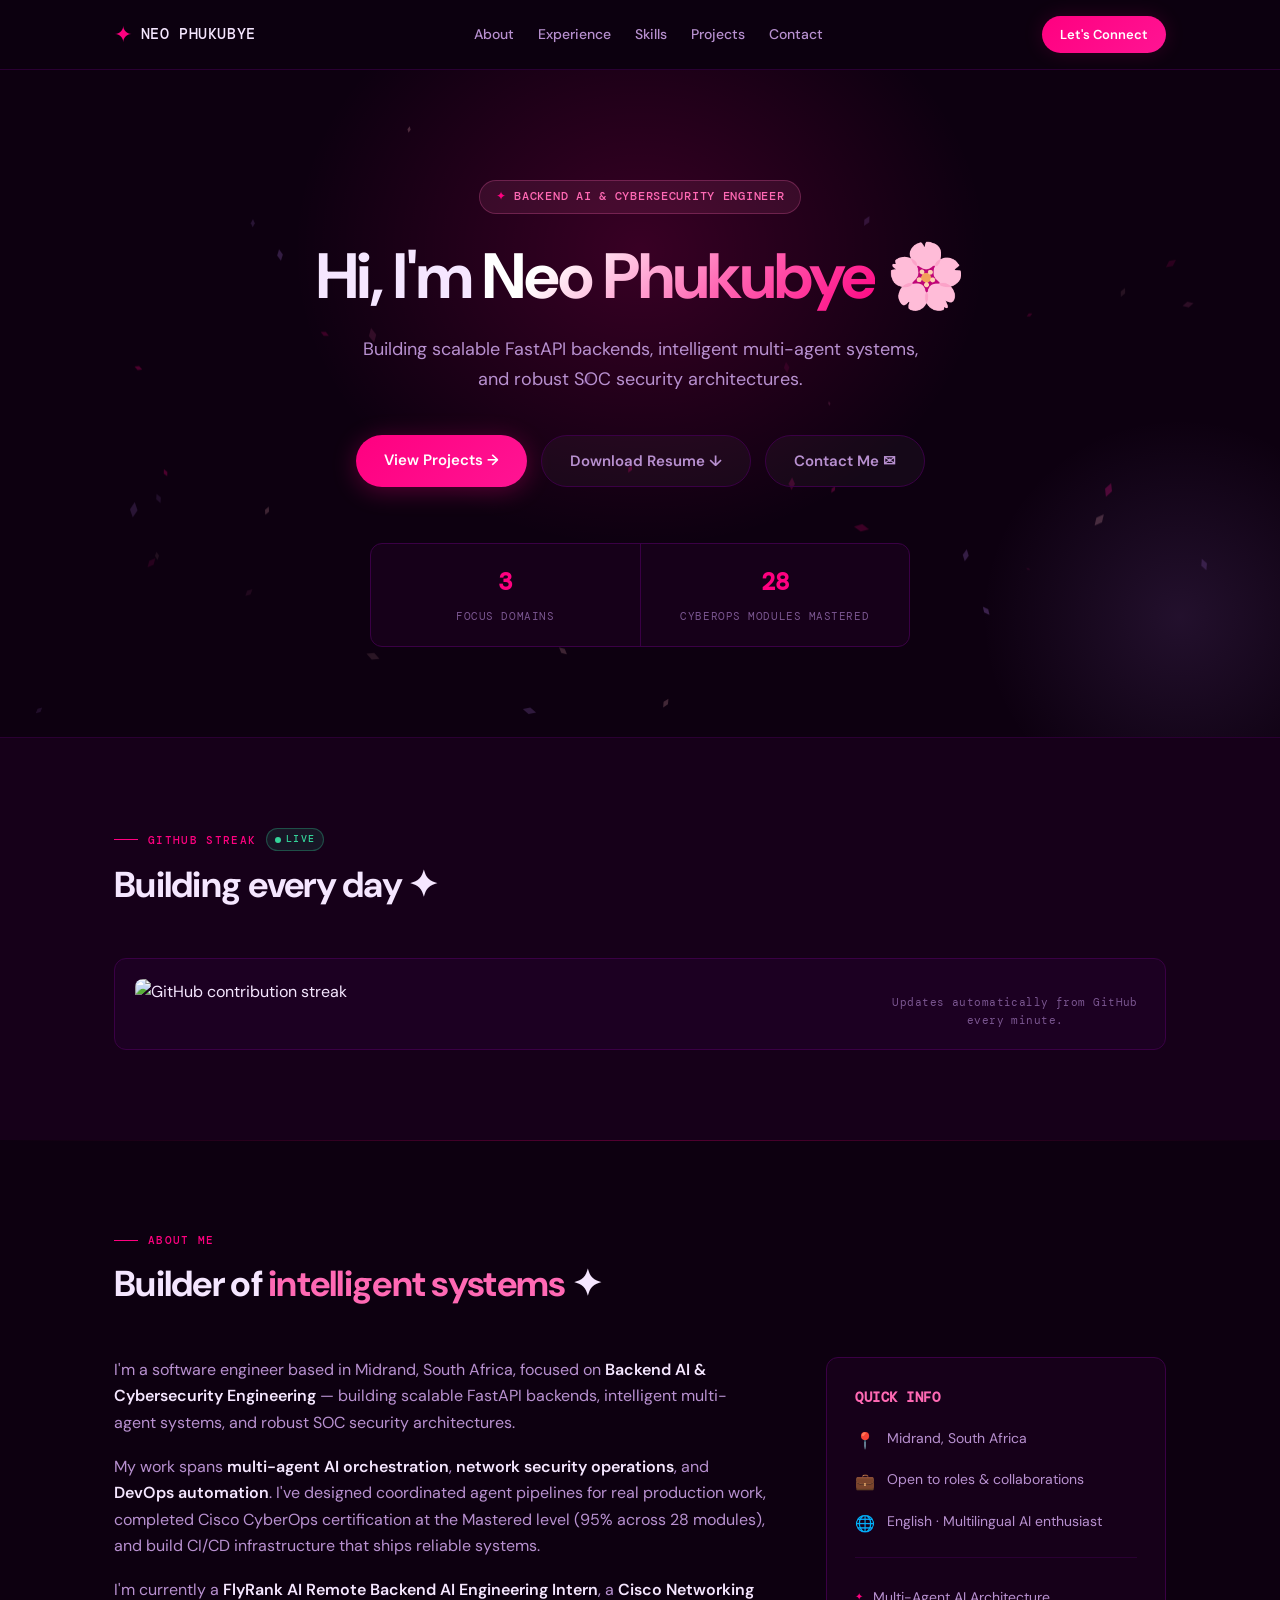
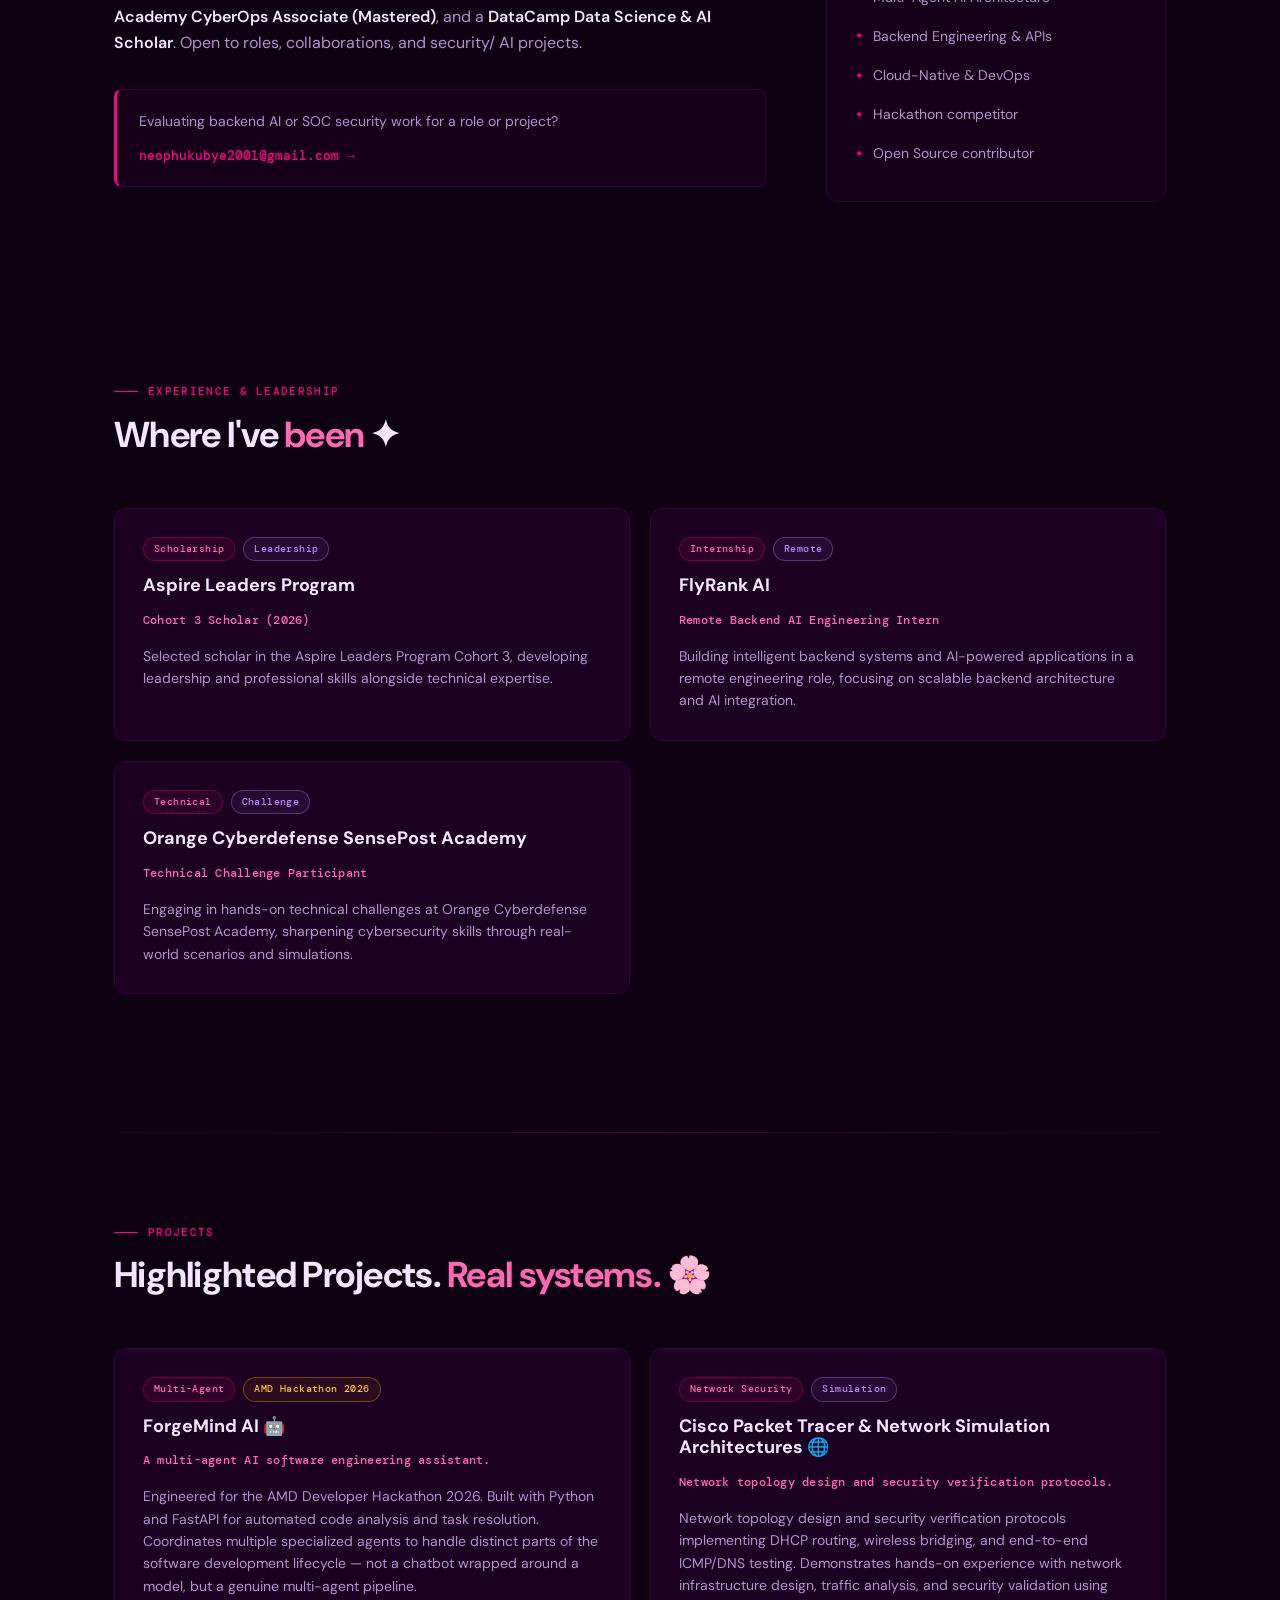
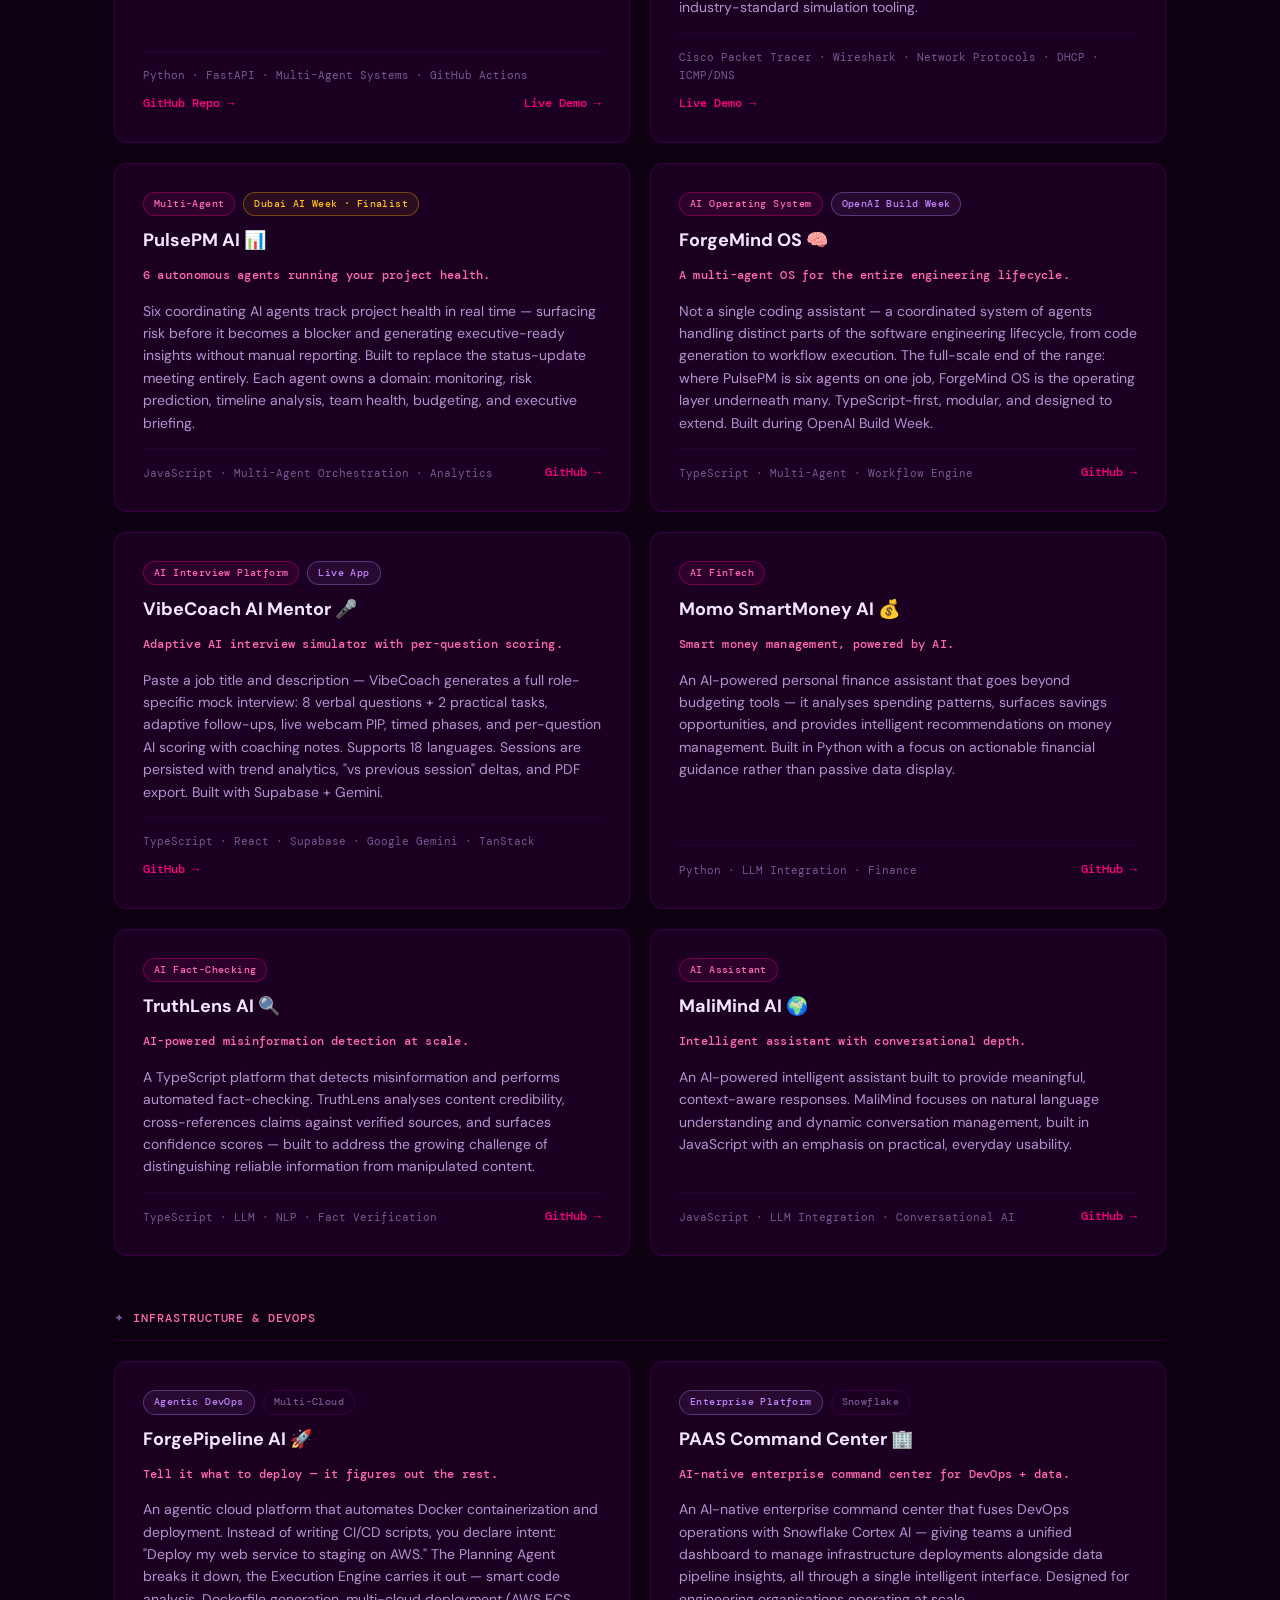
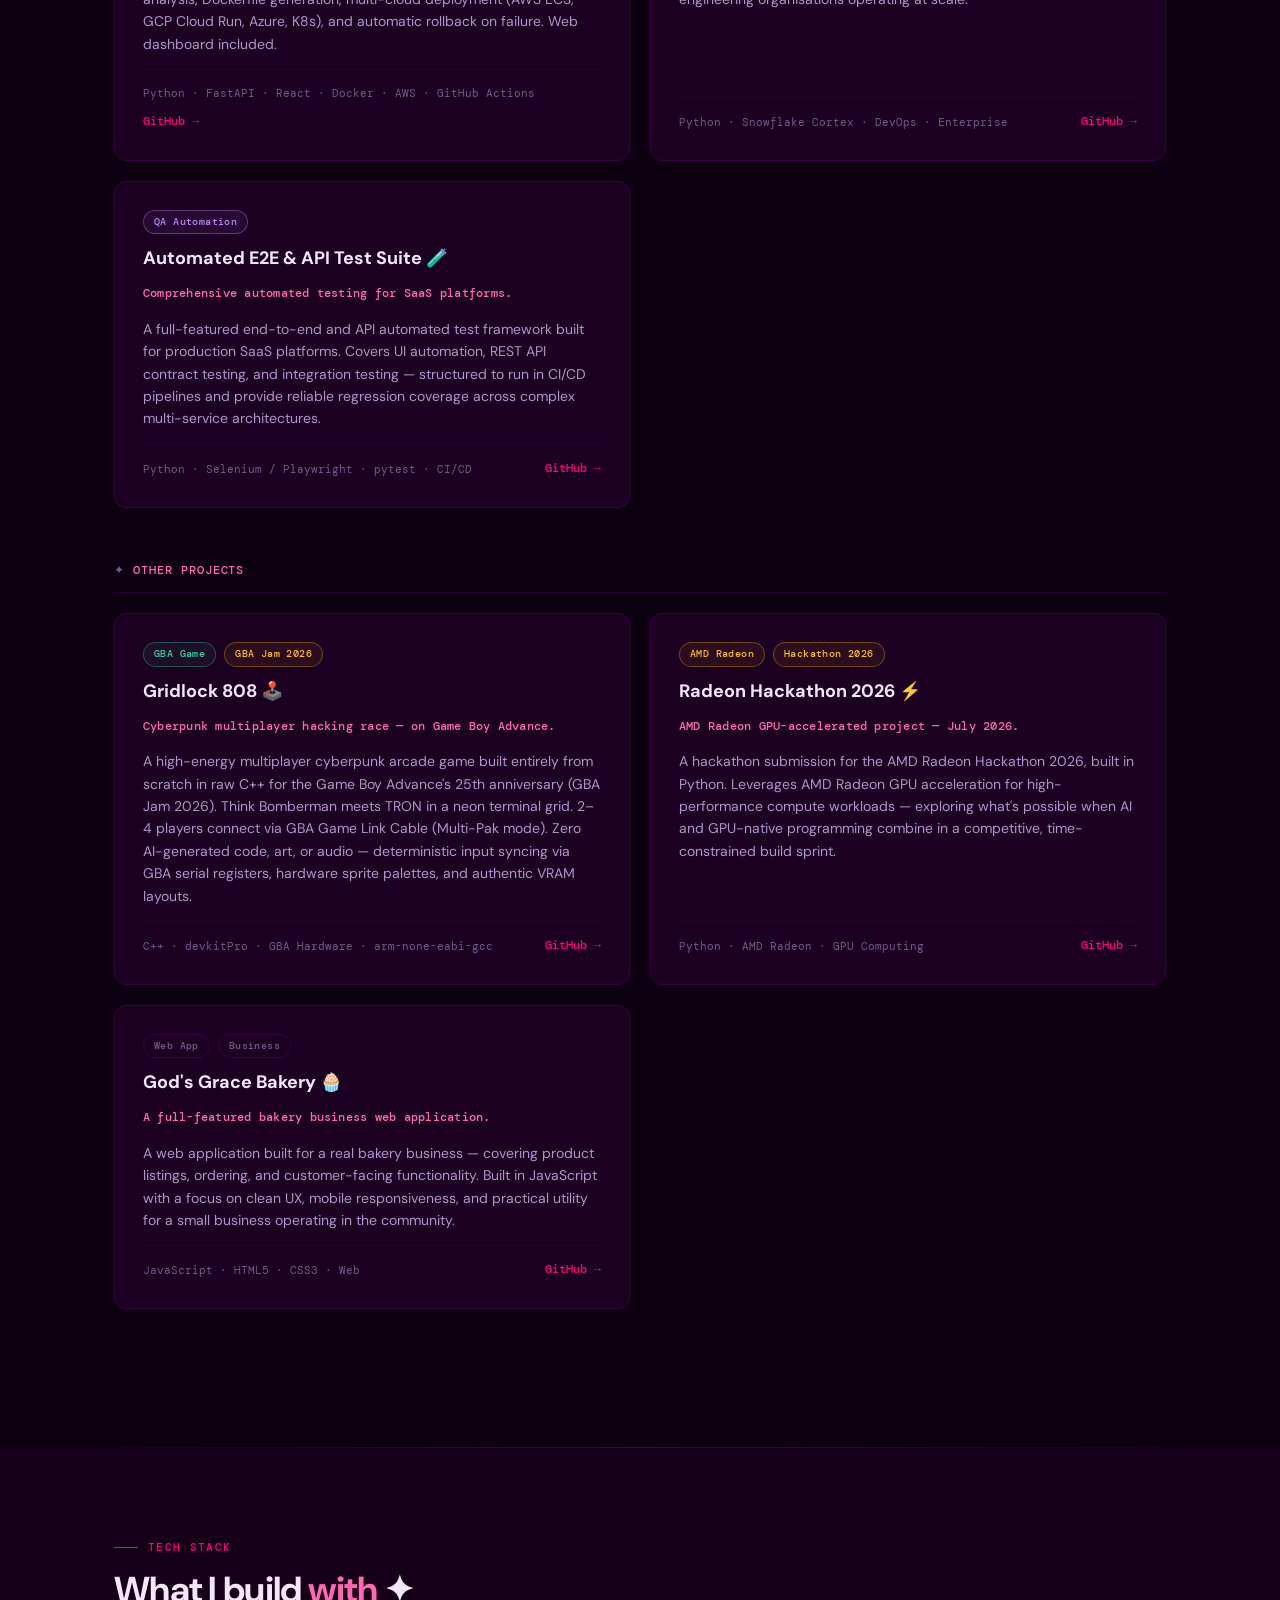
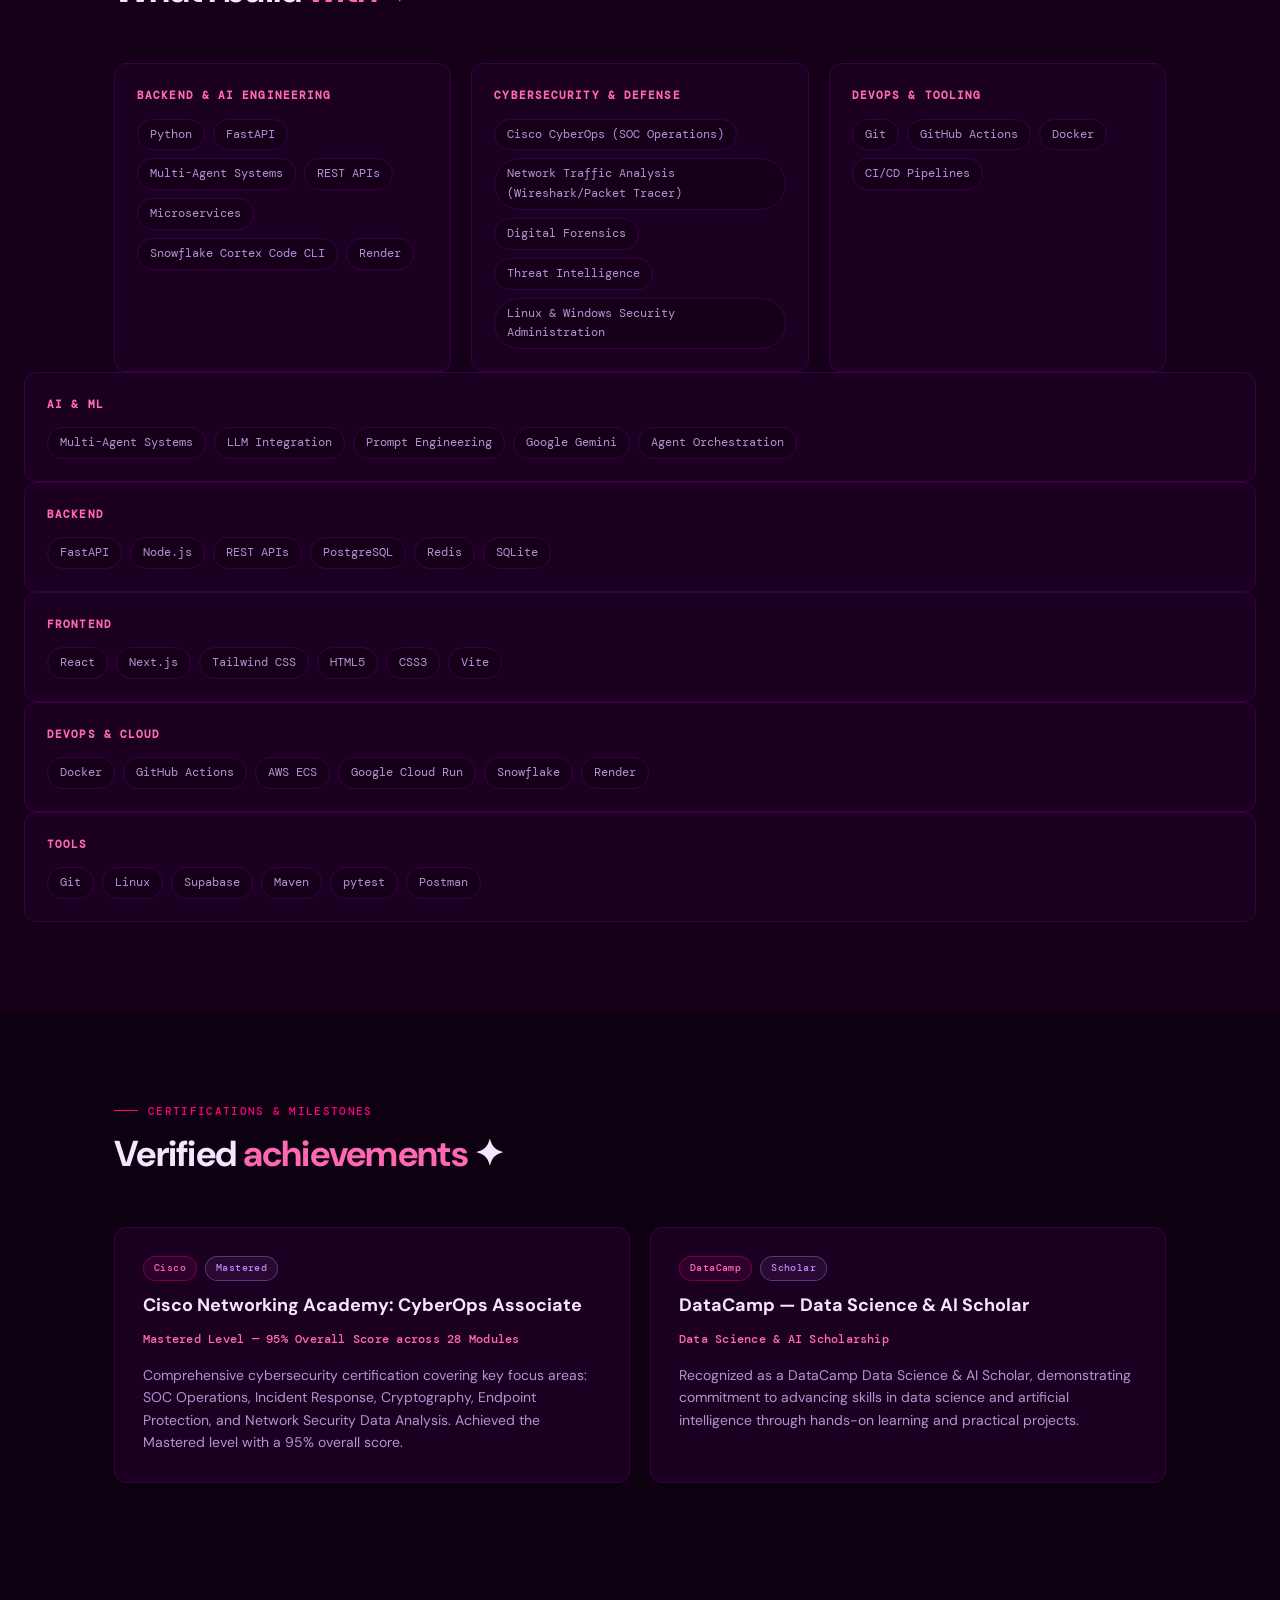
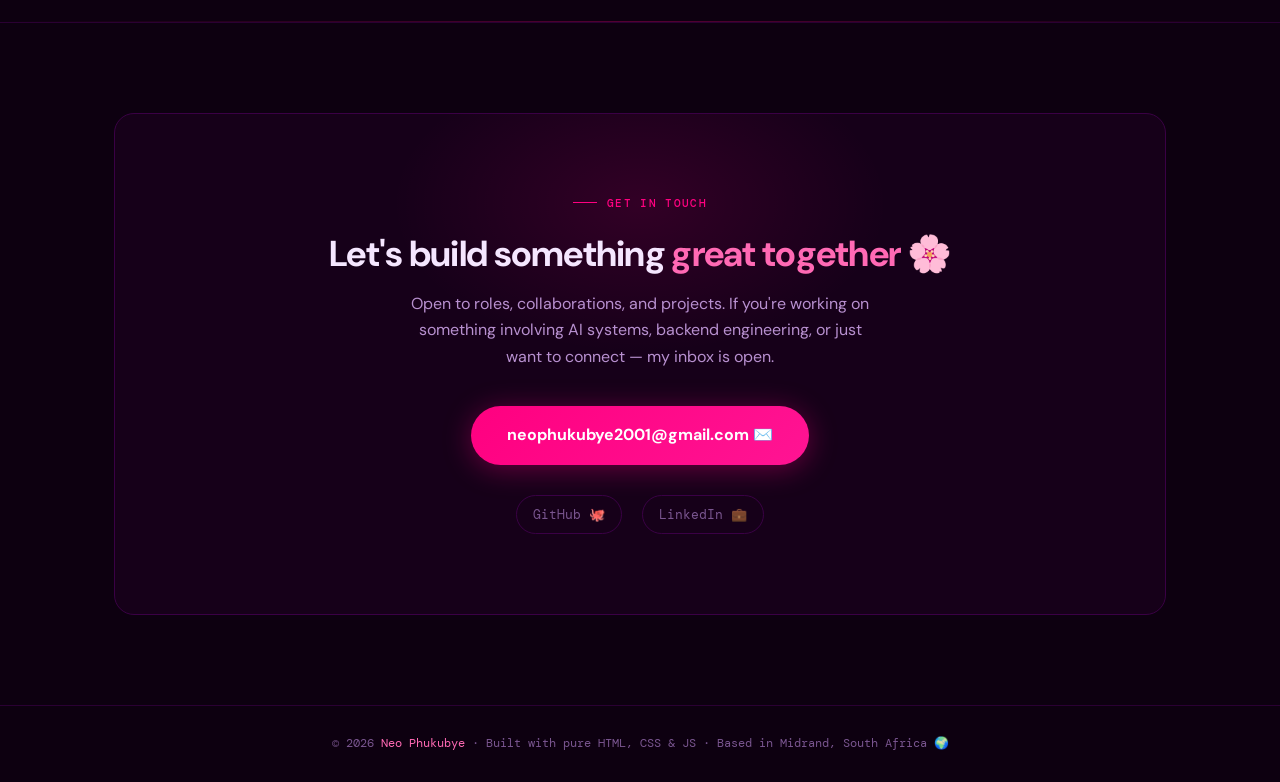
==== commit b0efbefe: "Remove Emerson Empire from README and portfolio experience" ====
--- a/index.html
+++ b/index.html
@@ -609,15 +609,6 @@
       </div>
       <div class="card">
         <div class="tags">
-          <span class="tag pink">Internship</span>
-          <span class="tag lavender">Global</span>
-        </div>
-        <h3>Emerson Empire</h3>
-        <div class="claim">Global Internship Program (Fall 2026)</div>
-        <p>Participating in the Global Internship Program, gaining international exposure and hands-on experience in a cross-border engineering environment.</p>
-      </div>
-      <div class="card">
-        <div class="tags">
           <span class="tag pink">Technical</span>
           <span class="tag lavender">Challenge</span>
         </div>
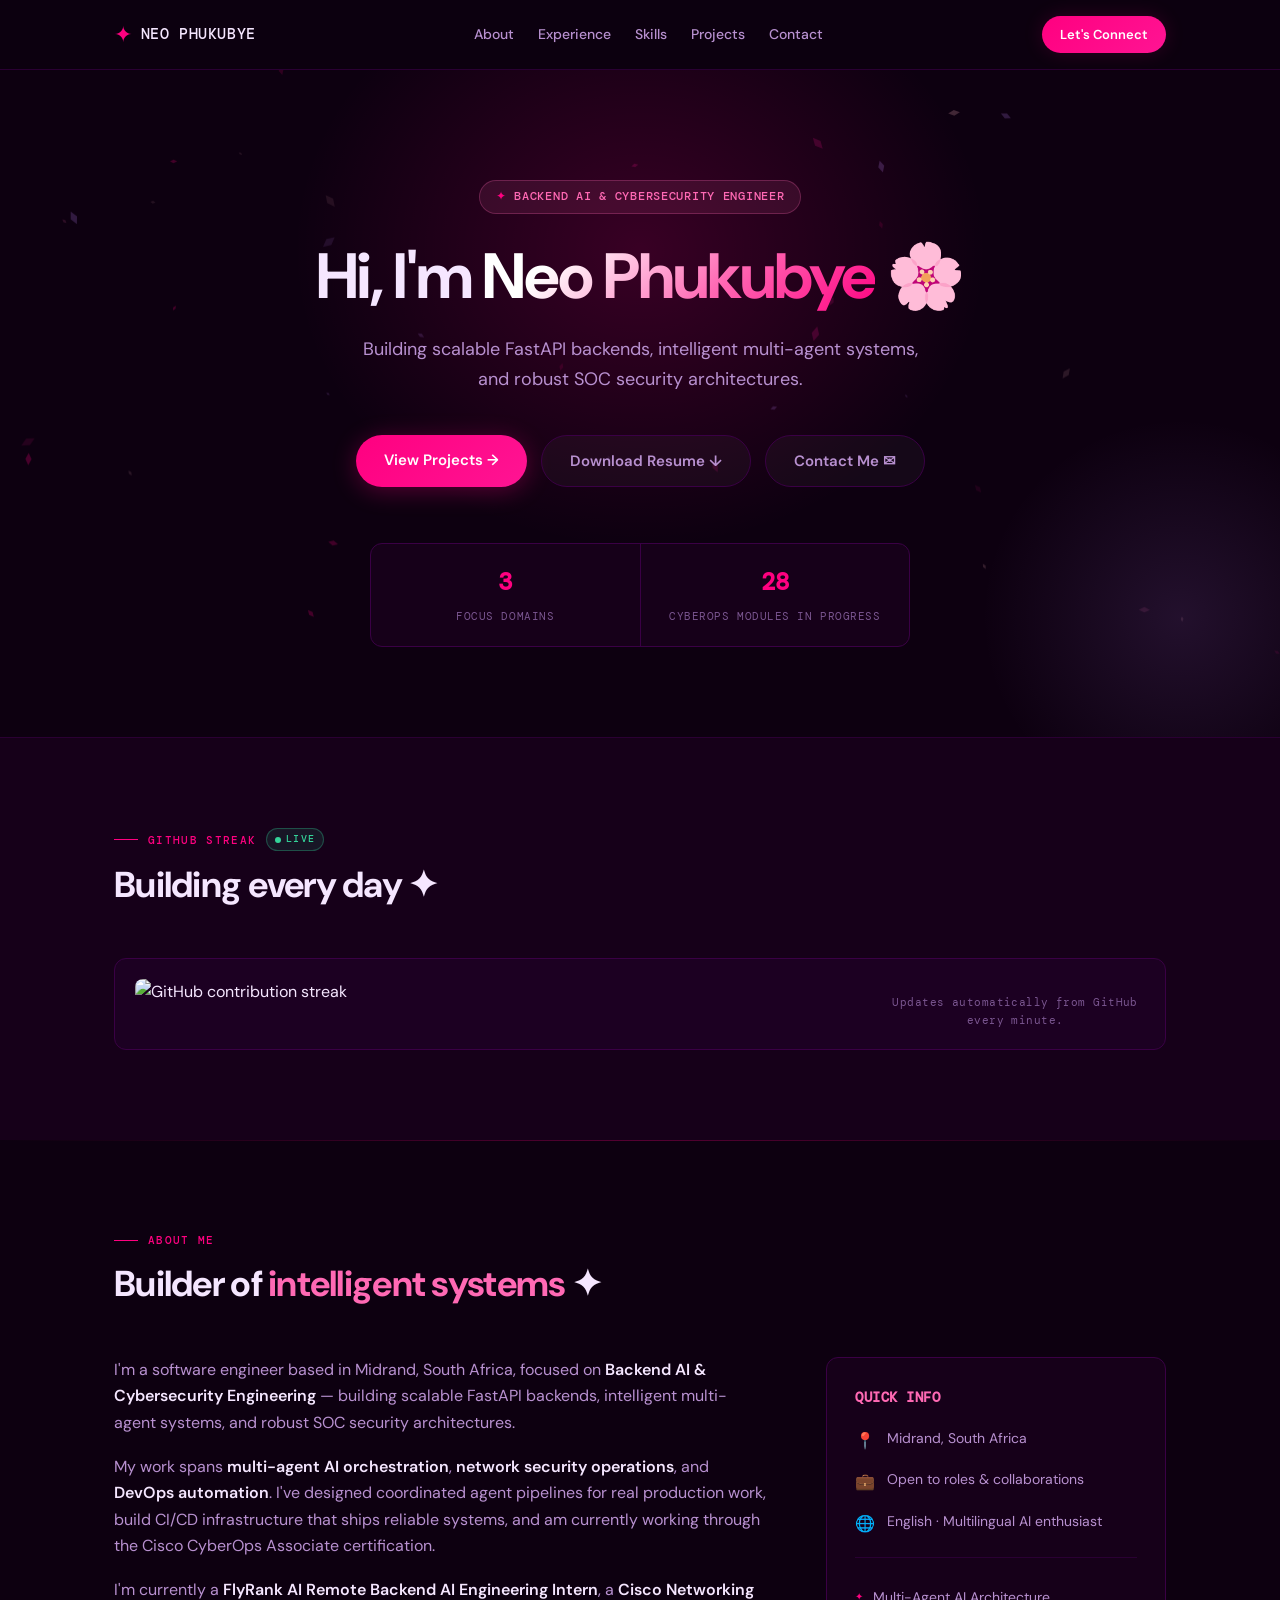
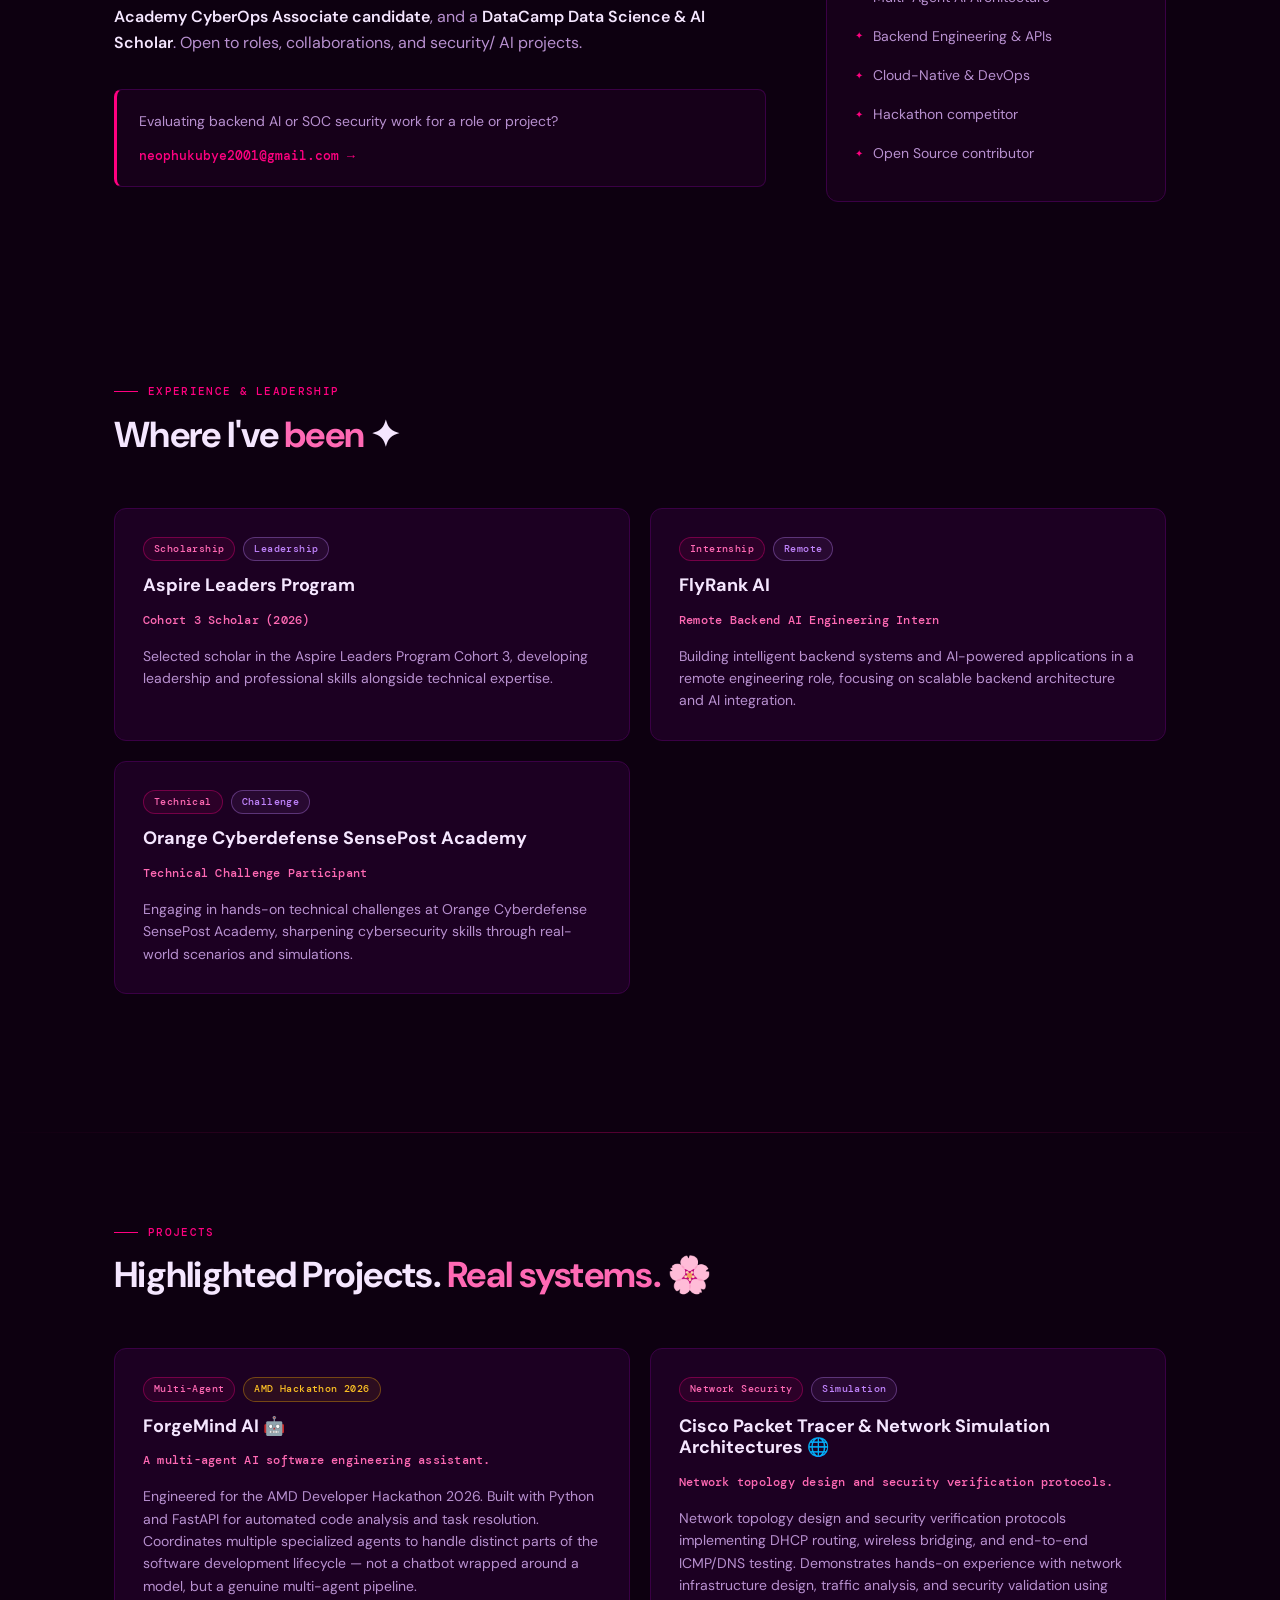
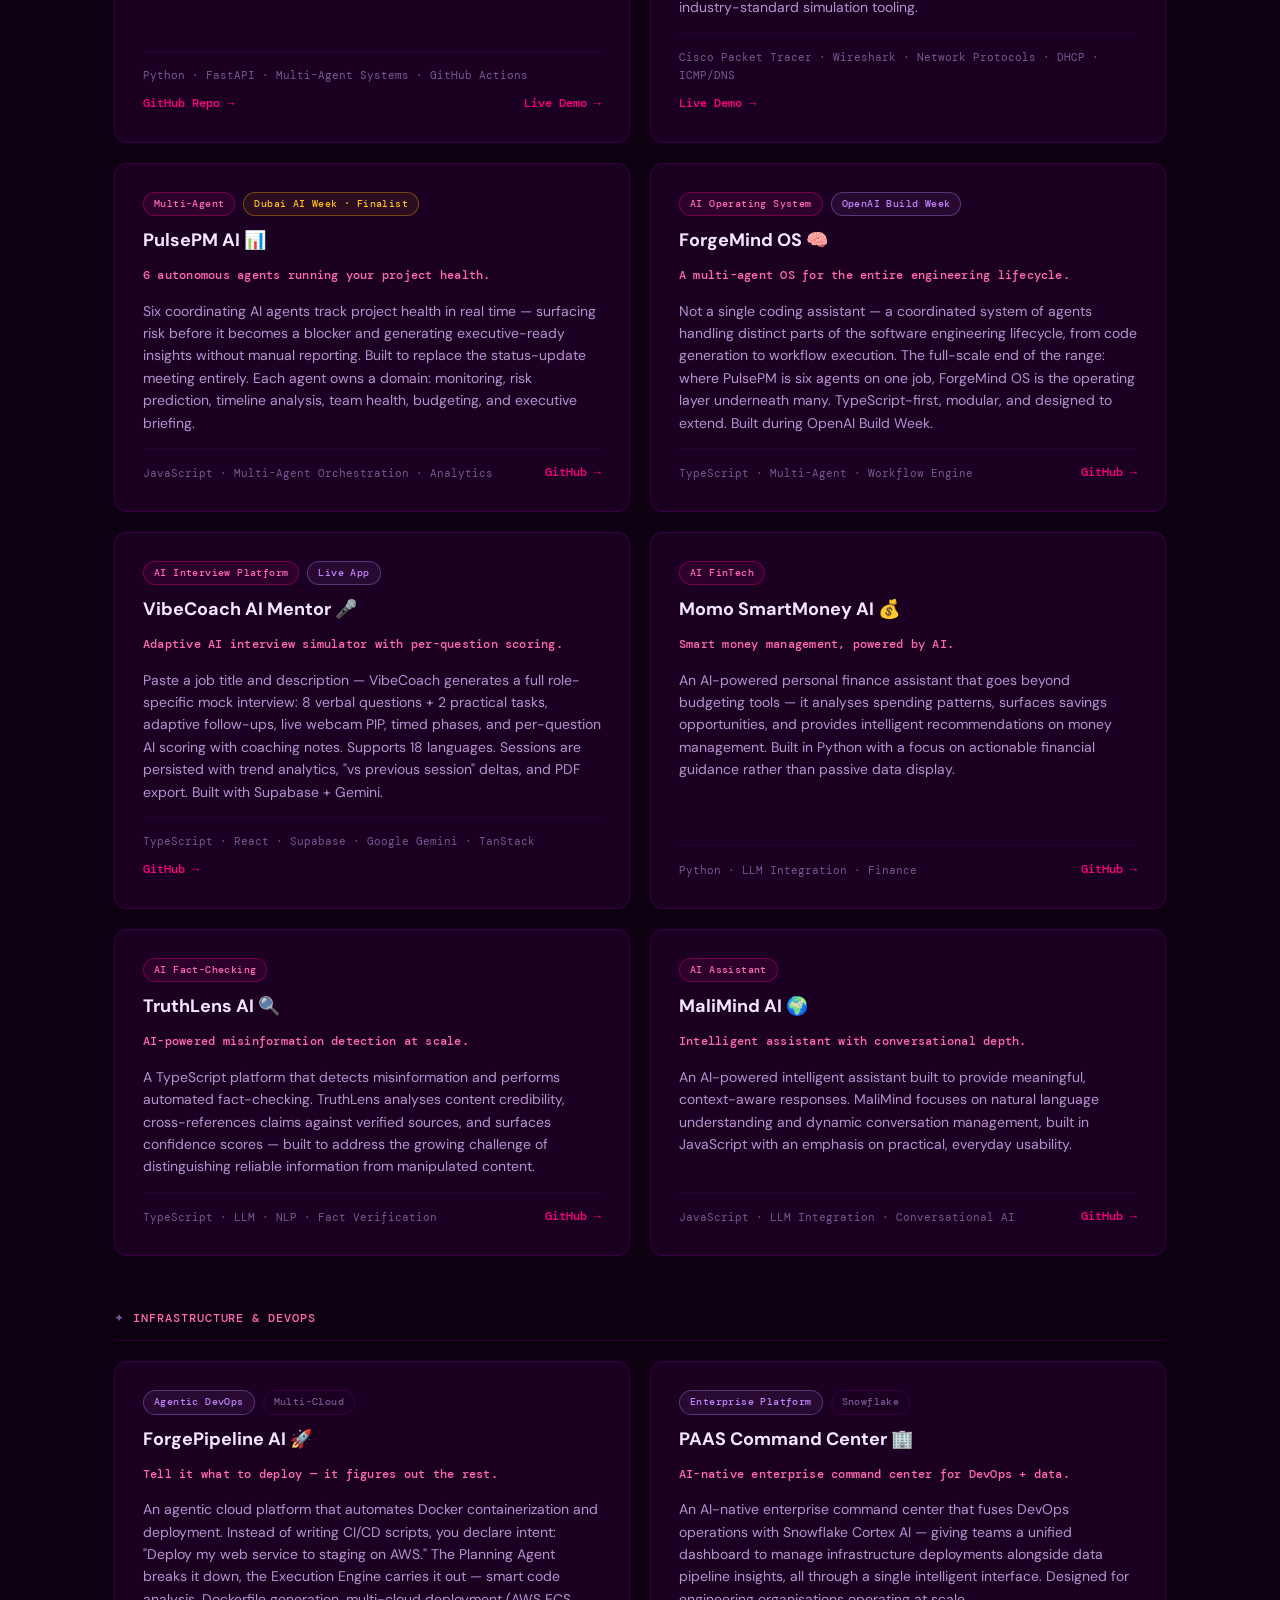
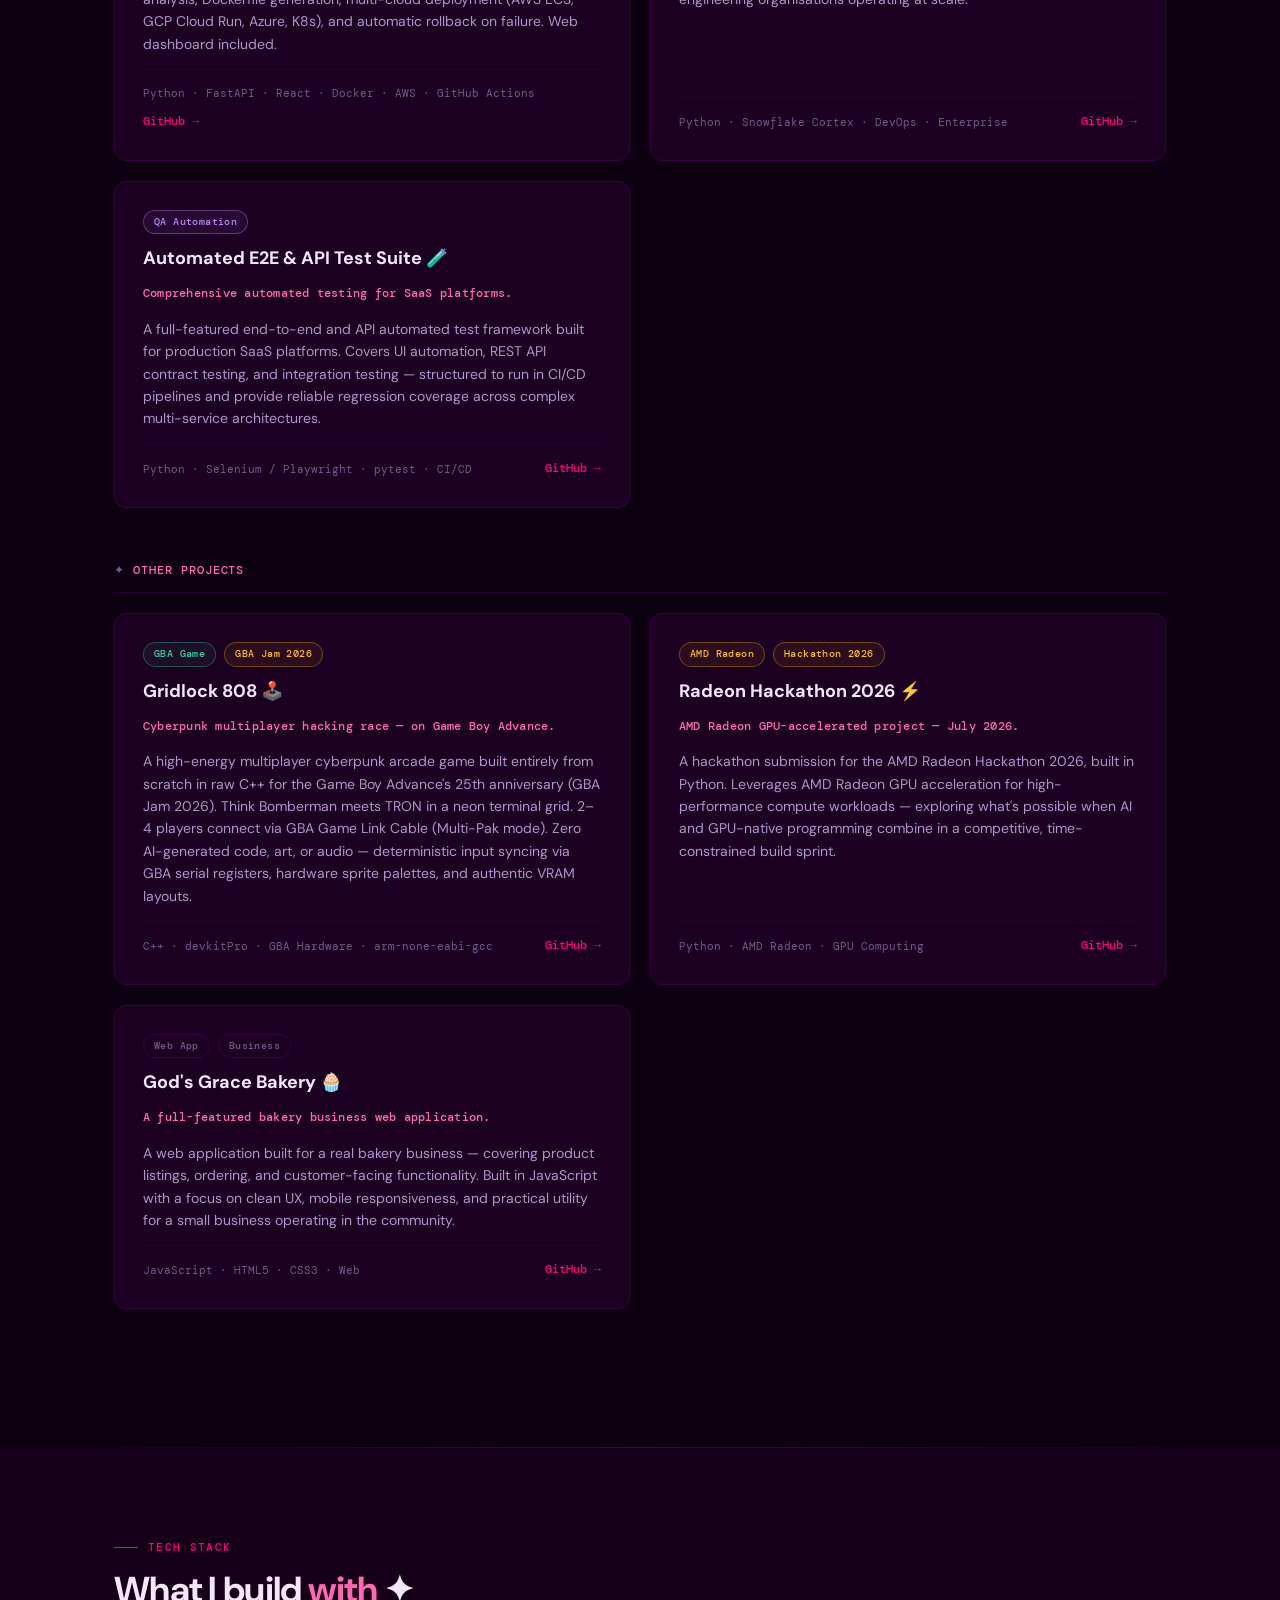
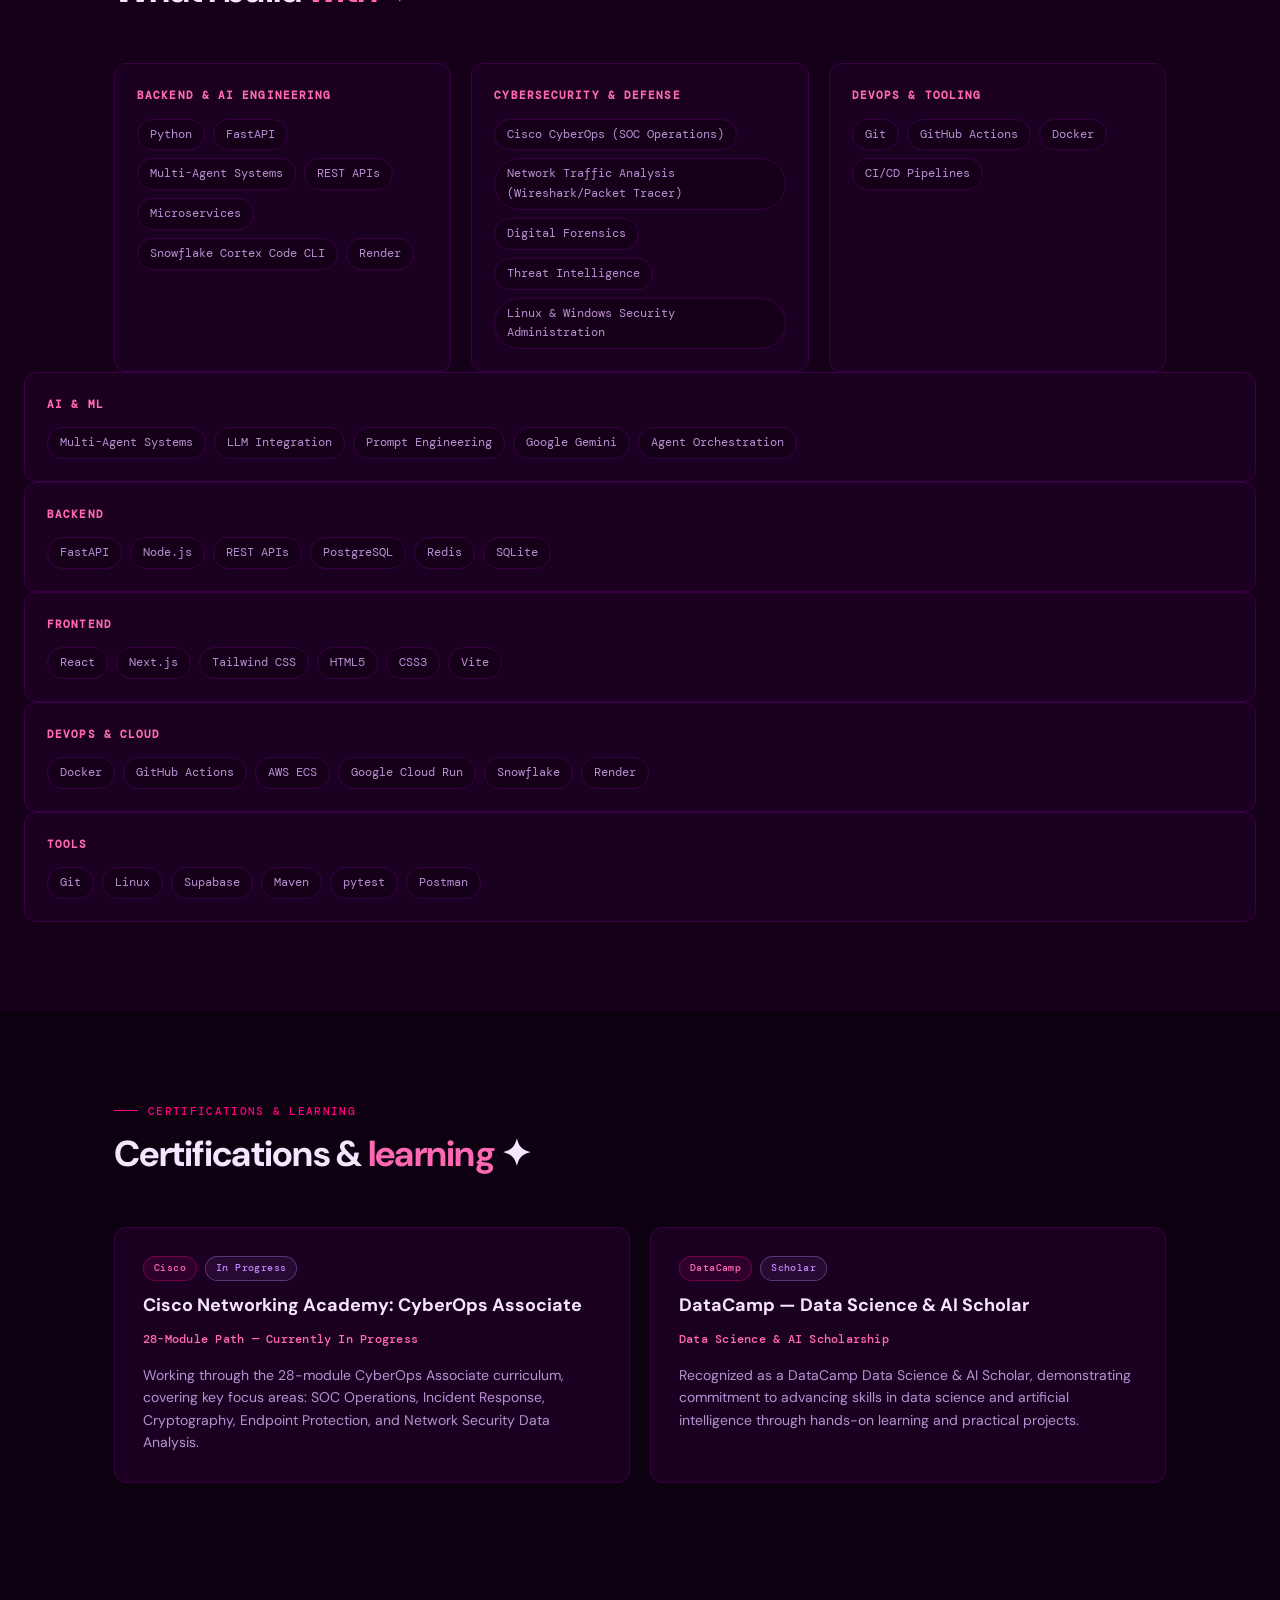
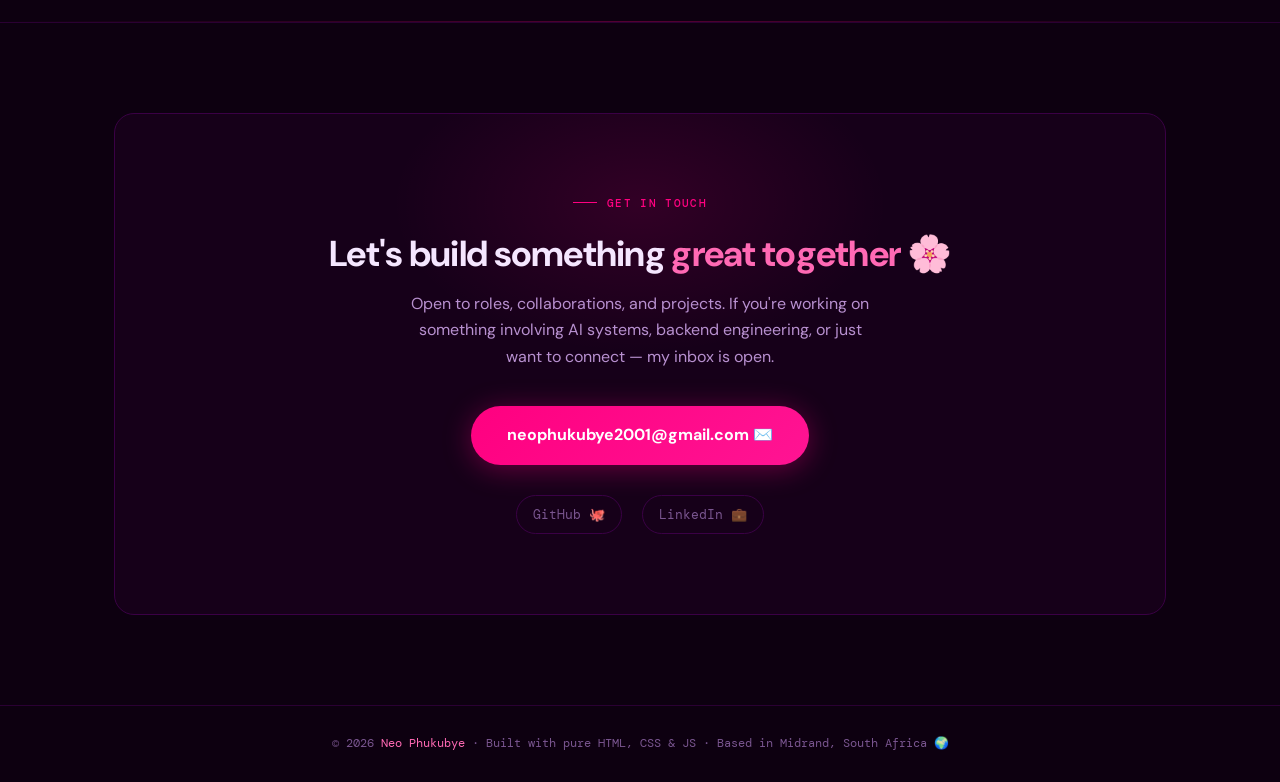
==== commit 959fde4a: "Reframe Cisco CyberOps certification as in progress" ====
--- a/index.html
+++ b/index.html
@@ -511,7 +511,7 @@
     </div>
     <div class="hero-stats">
       <div class="stat"><b>3</b><span>FOCUS DOMAINS</span></div>
-      <div class="stat"><b>28</b><span>CYBEROPS MODULES MASTERED</span></div>
+      <div class="stat"><b>28</b><span>CYBEROPS MODULES IN PROGRESS</span></div>
     </div>
   </div>
 </section>
@@ -545,10 +545,10 @@
           I'm a software engineer based in Midrand, South Africa, focused on <strong>Backend AI &amp; Cybersecurity Engineering</strong> — building scalable FastAPI backends, intelligent multi-agent systems, and robust SOC security architectures.
         </p>
         <p>
-          My work spans <strong>multi-agent AI orchestration</strong>, <strong>network security operations</strong>, and <strong>DevOps automation</strong>. I've designed coordinated agent pipelines for real production work, completed Cisco CyberOps certification at the Mastered level (95% across 28 modules), and build CI/CD infrastructure that ships reliable systems.
+          My work spans <strong>multi-agent AI orchestration</strong>, <strong>network security operations</strong>, and <strong>DevOps automation</strong>. I've designed coordinated agent pipelines for real production work, build CI/CD infrastructure that ships reliable systems, and am currently working through the Cisco CyberOps Associate certification.
         </p>
         <p>
-          I'm currently a <strong>FlyRank AI Remote Backend AI Engineering Intern</strong>, a <strong>Cisco Networking Academy CyberOps Associate (Mastered)</strong>, and a <strong>DataCamp Data Science &amp; AI Scholar</strong>. Open to roles, collaborations, and security/ AI projects.
+          I'm currently a <strong>FlyRank AI Remote Backend AI Engineering Intern</strong>, a <strong>Cisco Networking Academy CyberOps Associate candidate</strong>, and a <strong>DataCamp Data Science &amp; AI Scholar</strong>. Open to roles, collaborations, and security/ AI projects.
         </p>
         <div class="about-email">
           <p>Evaluating backend AI or SOC security work for a role or project?</p>
@@ -943,22 +943,22 @@
   </div>
 </section>
 
-<!-- ═══════════════ CERTIFICATIONS & MILESTONES ═══════════════ -->
+<!-- ═══════════════ CERTIFICATIONS & LEARNING ═══════════════ -->
 <section id="certifications">
   <div class="wrap">
     <div class="section-header">
-      <div class="kicker">Certifications &amp; Milestones</div>
-      <h2>Verified <span class="h2-accent">achievements</span> ✦</h2>
+      <div class="kicker">Certifications &amp; Learning</div>
+      <h2>Certifications &amp; <span class="h2-accent">learning</span> ✦</h2>
     </div>
     <div class="cards">
       <div class="card">
         <div class="tags">
           <span class="tag pink">Cisco</span>
-          <span class="tag lavender">Mastered</span>
+          <span class="tag lavender">In Progress</span>
         </div>
         <h3>Cisco Networking Academy: CyberOps Associate</h3>
-        <div class="claim">Mastered Level — 95% Overall Score across 28 Modules</div>
-        <p>Comprehensive cybersecurity certification covering key focus areas: SOC Operations, Incident Response, Cryptography, Endpoint Protection, and Network Security Data Analysis. Achieved the Mastered level with a 95% overall score.</p>
+        <div class="claim">28-Module Path — Currently In Progress</div>
+        <p>Working through the 28-module CyberOps Associate curriculum, covering key focus areas: SOC Operations, Incident Response, Cryptography, Endpoint Protection, and Network Security Data Analysis.</p>
       </div>
       <div class="card">
         <div class="tags">
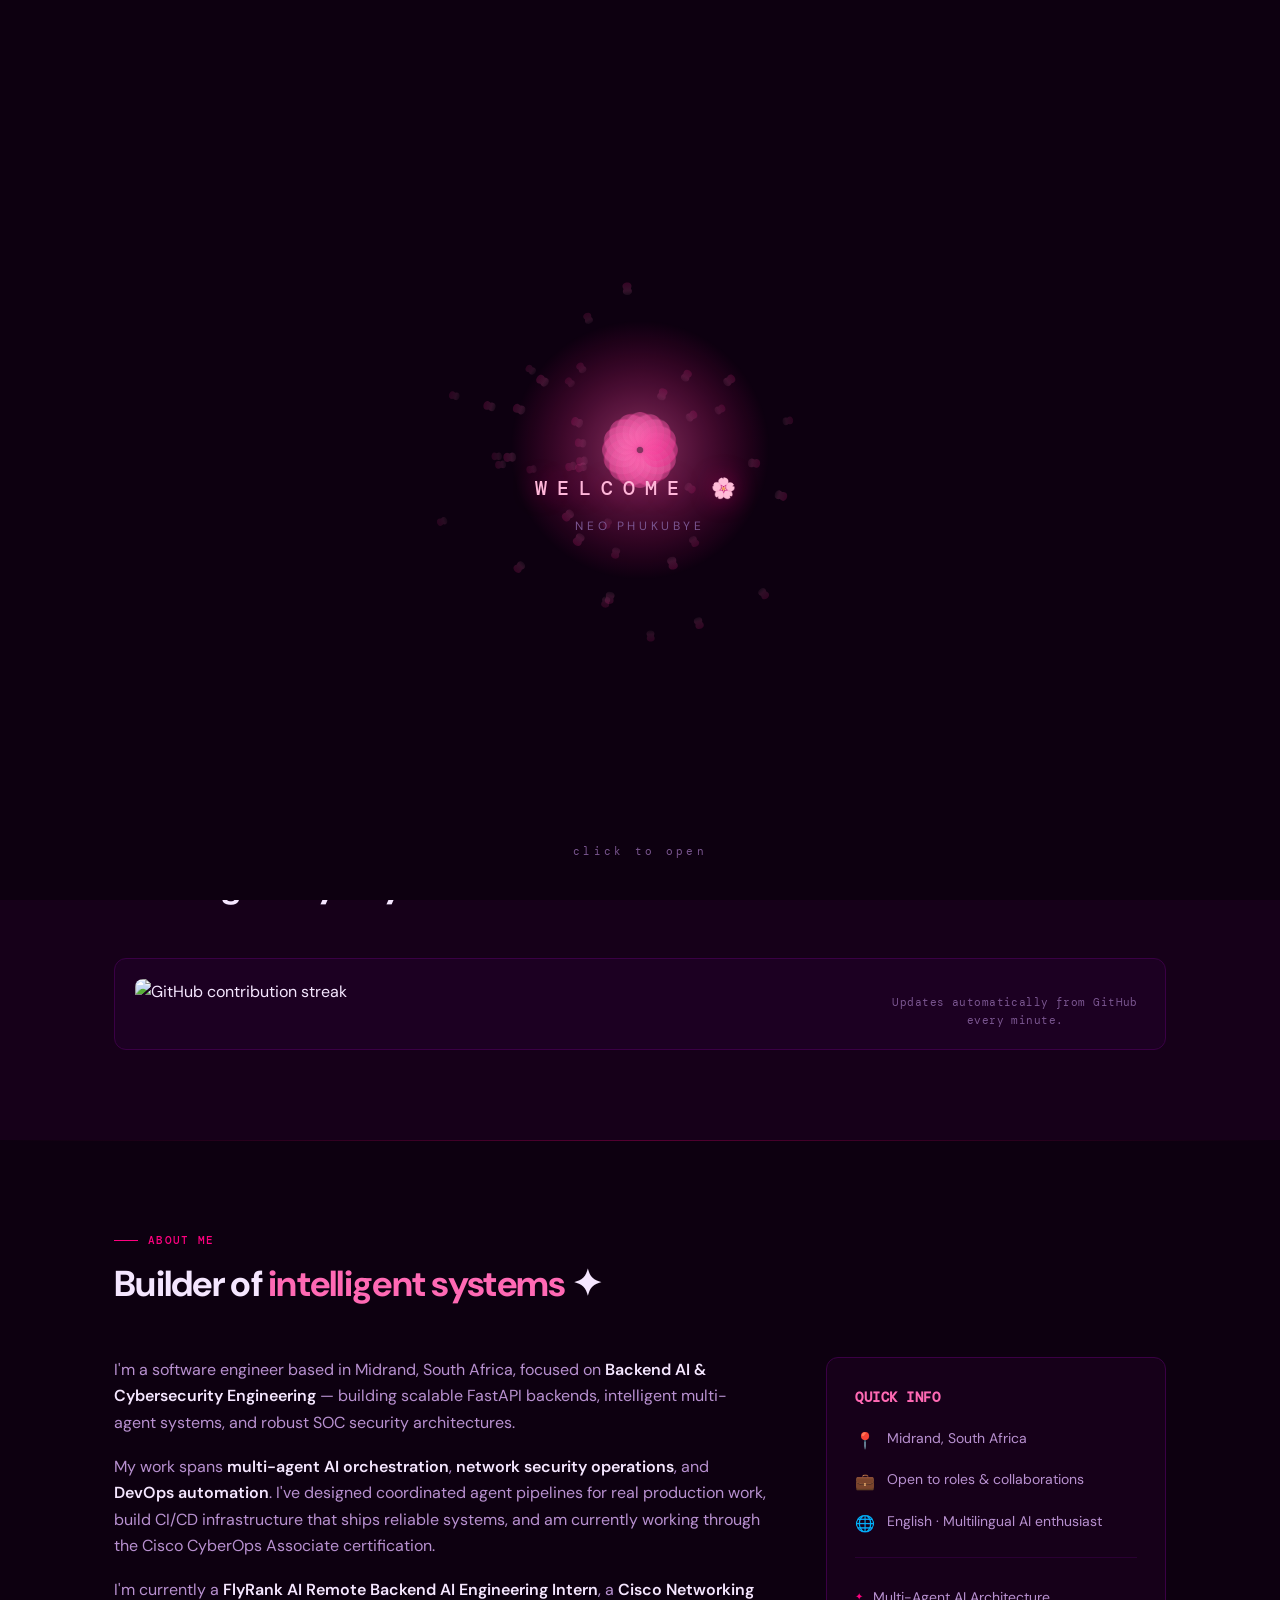
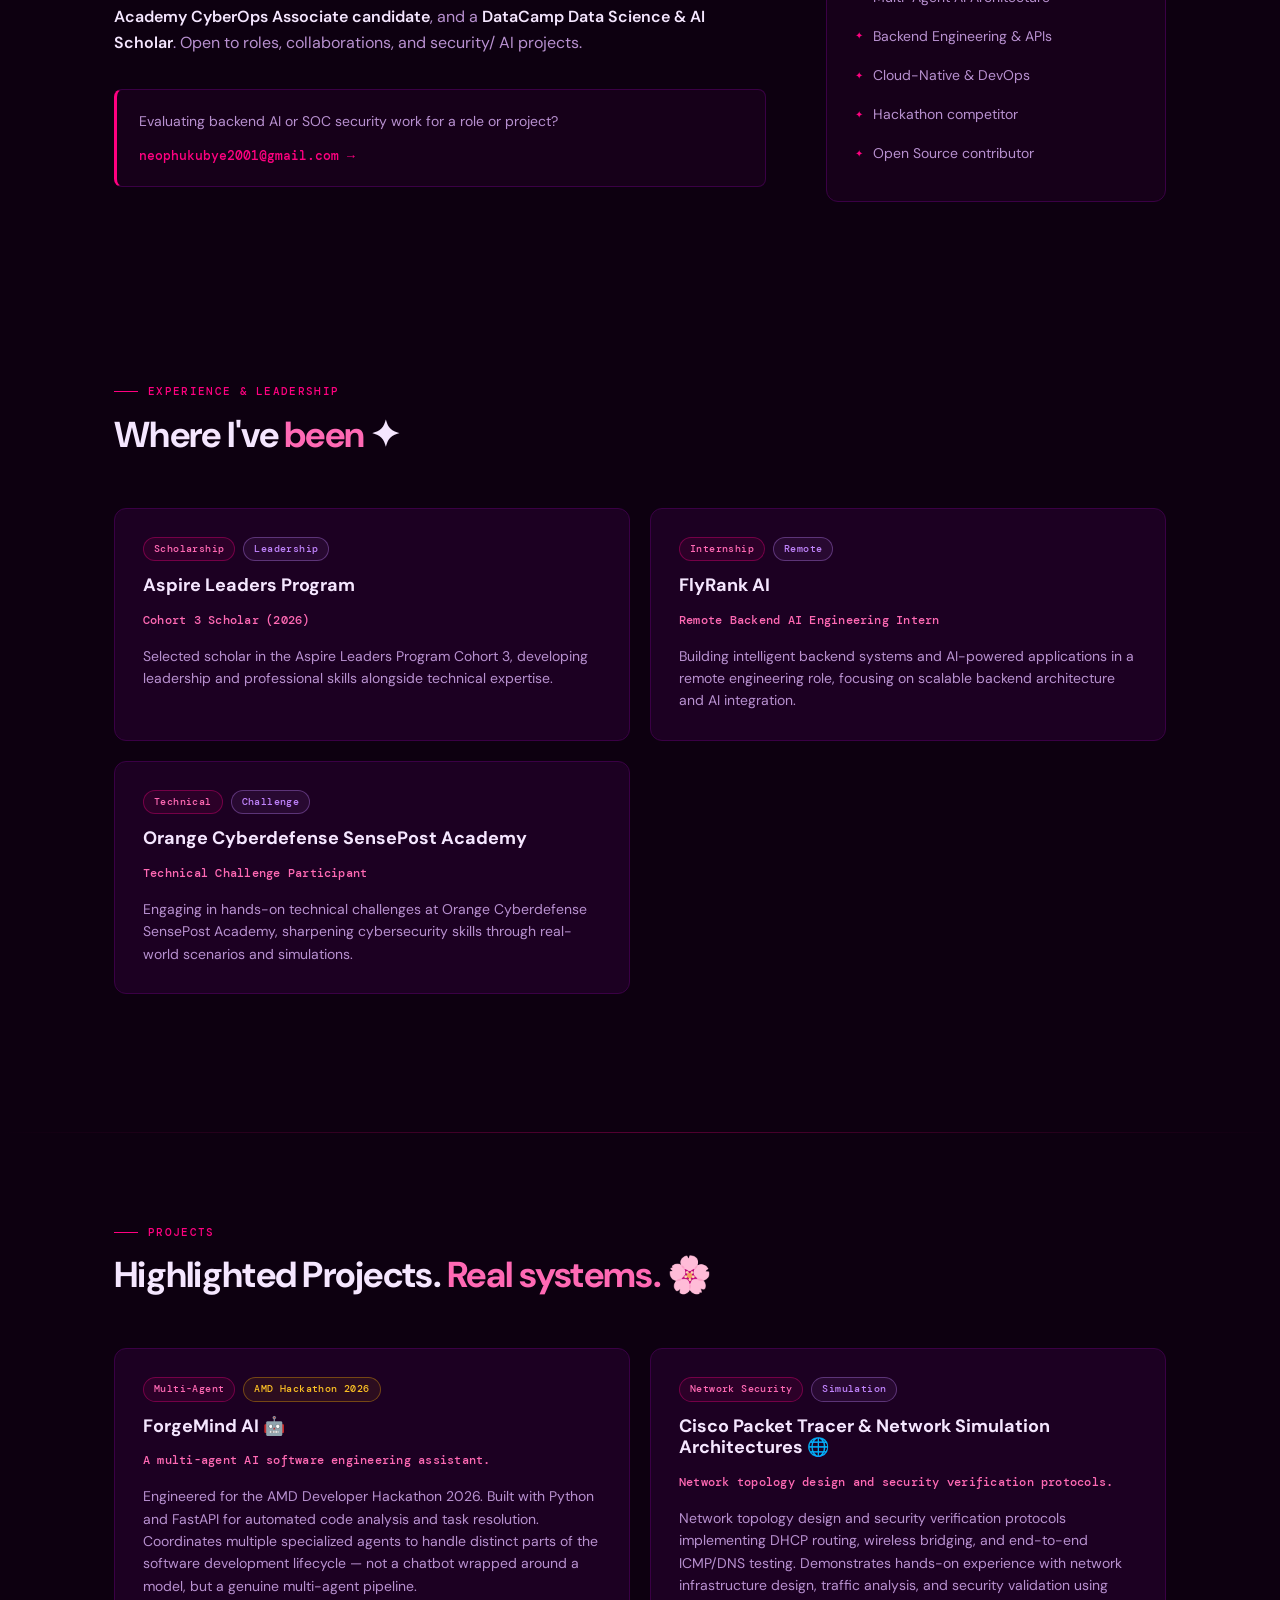
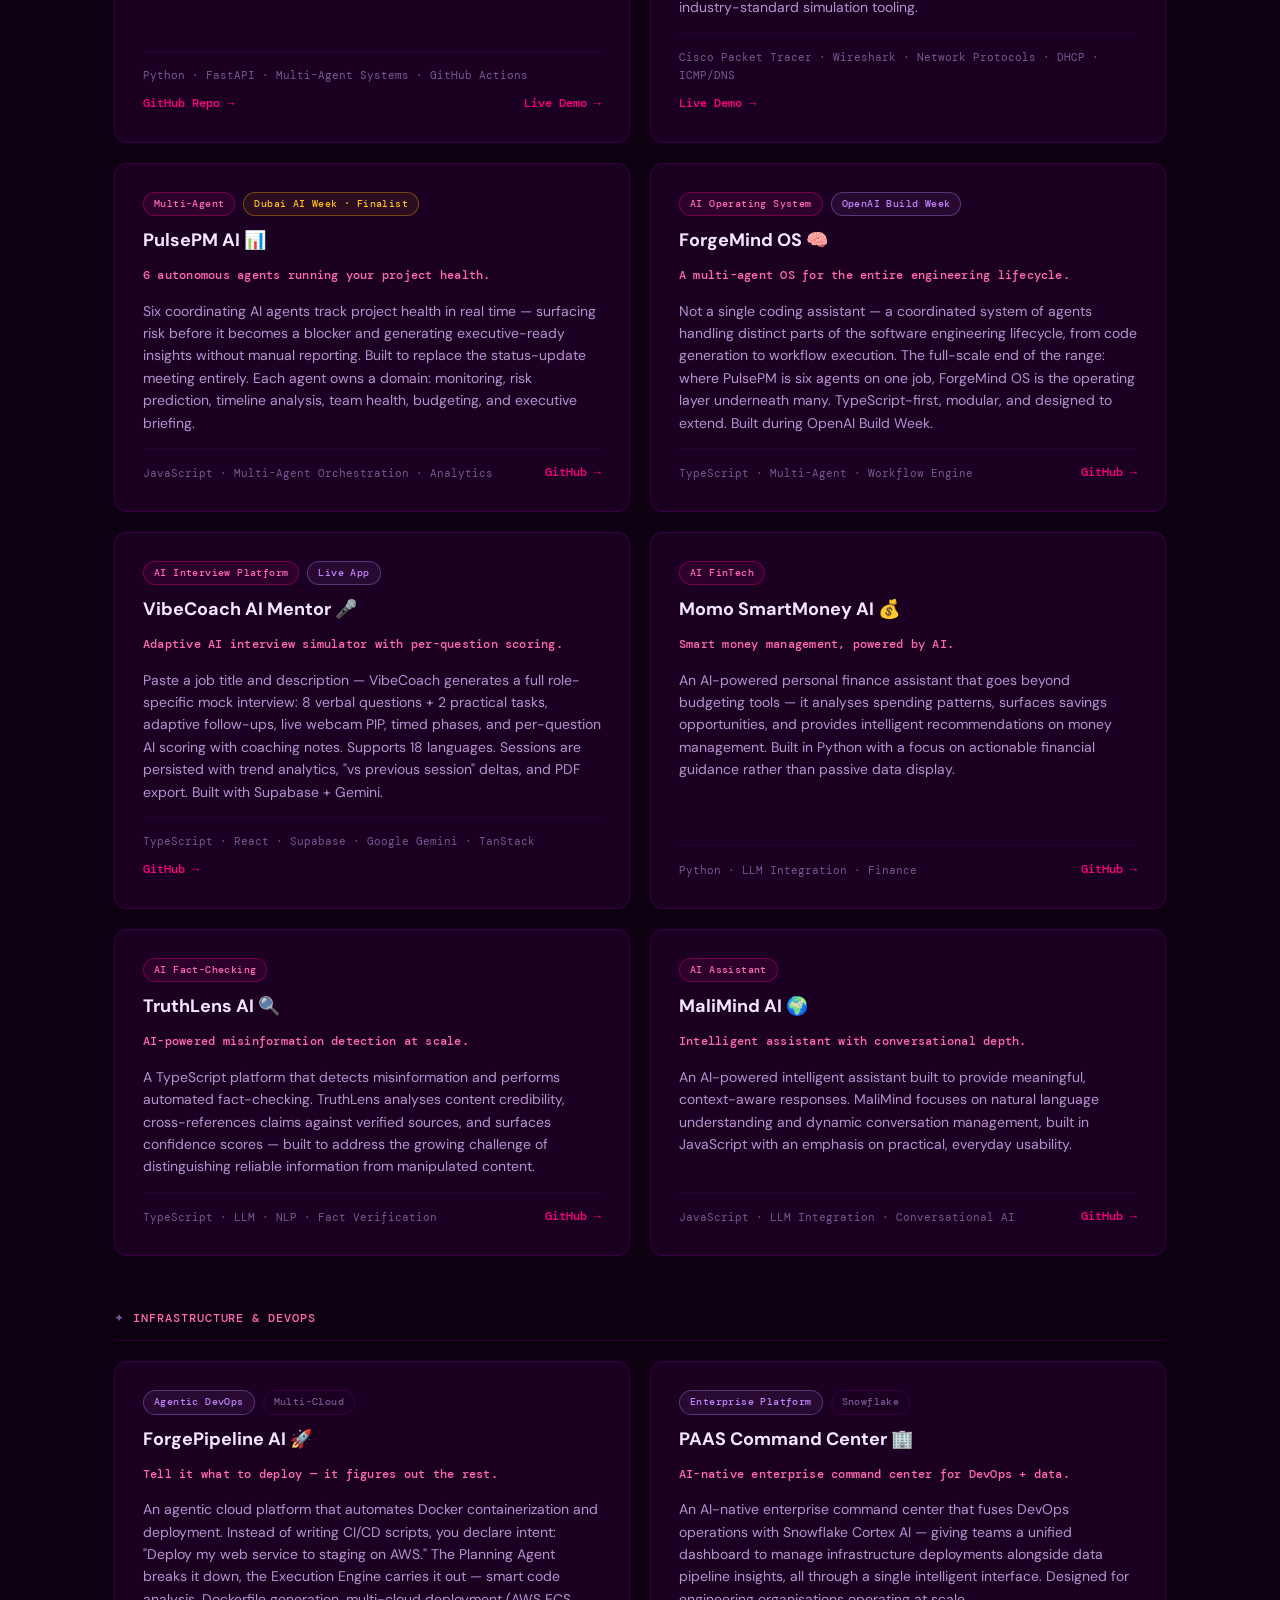
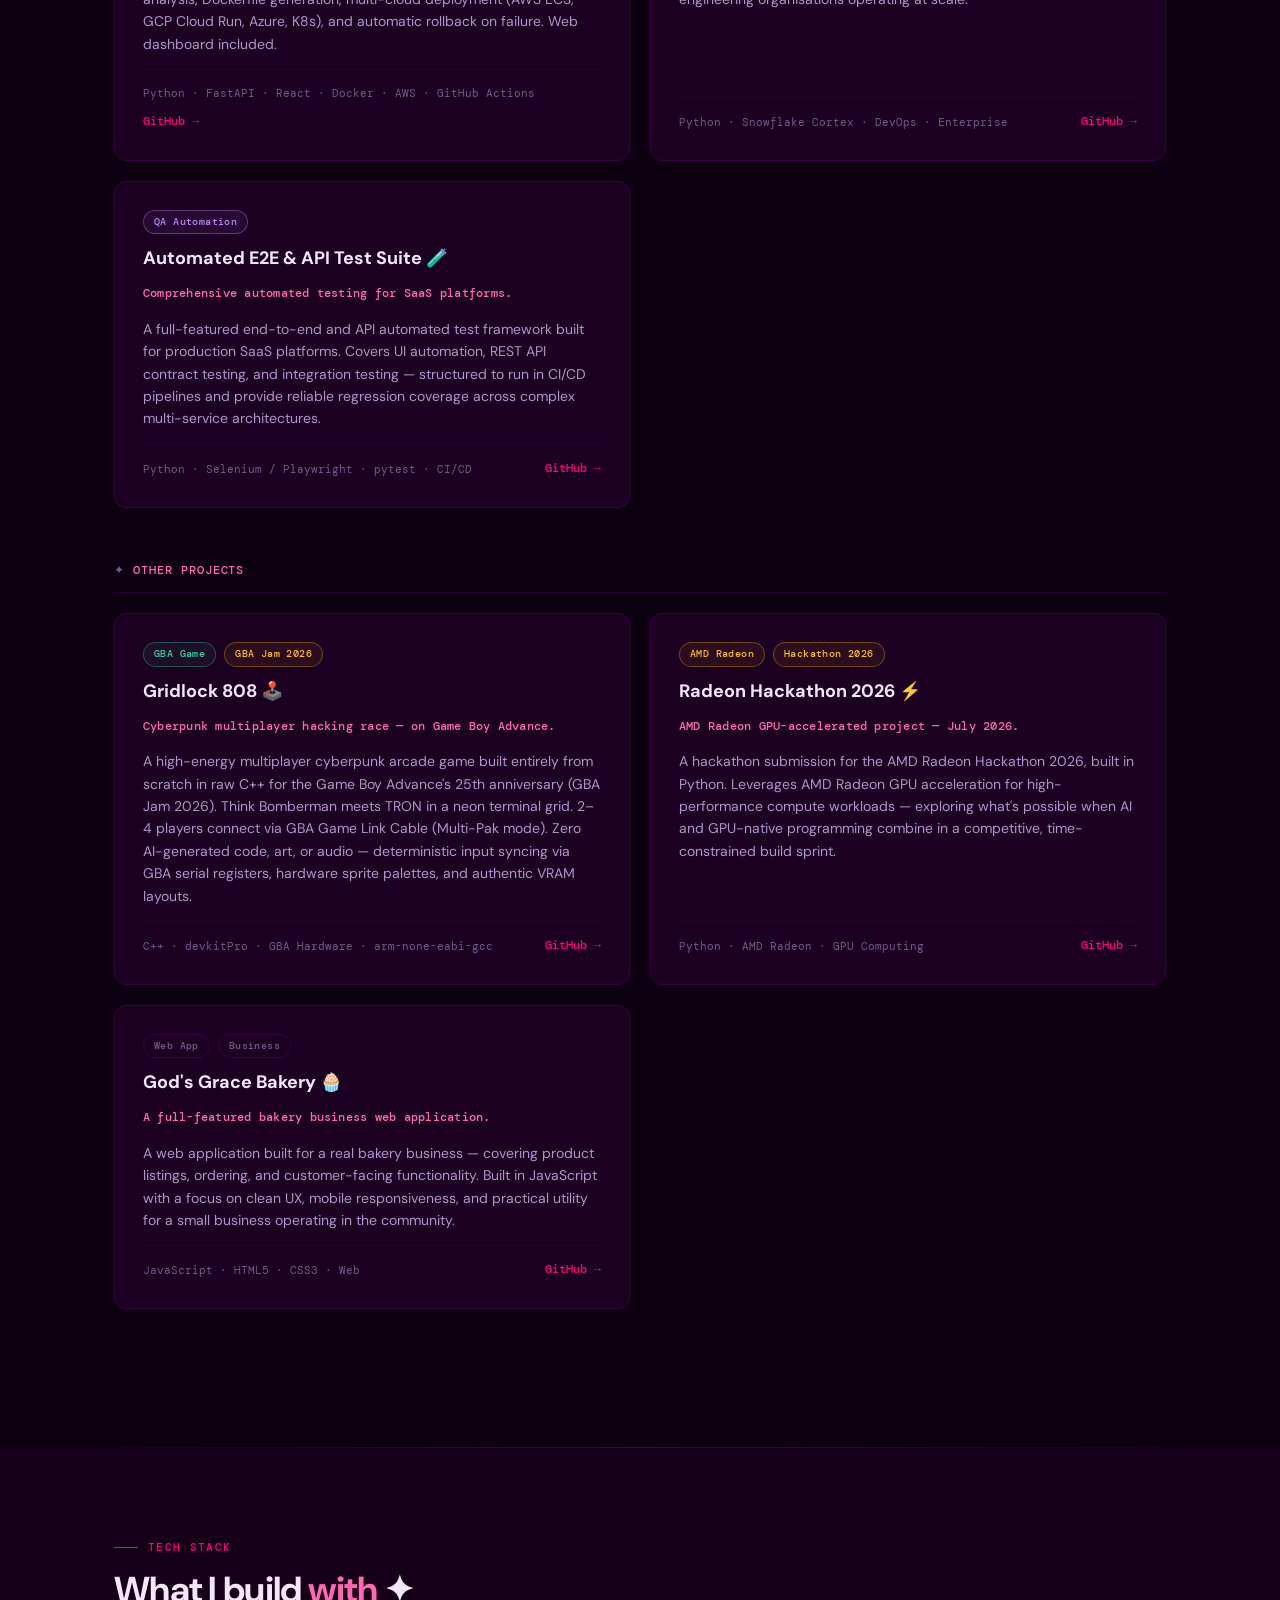
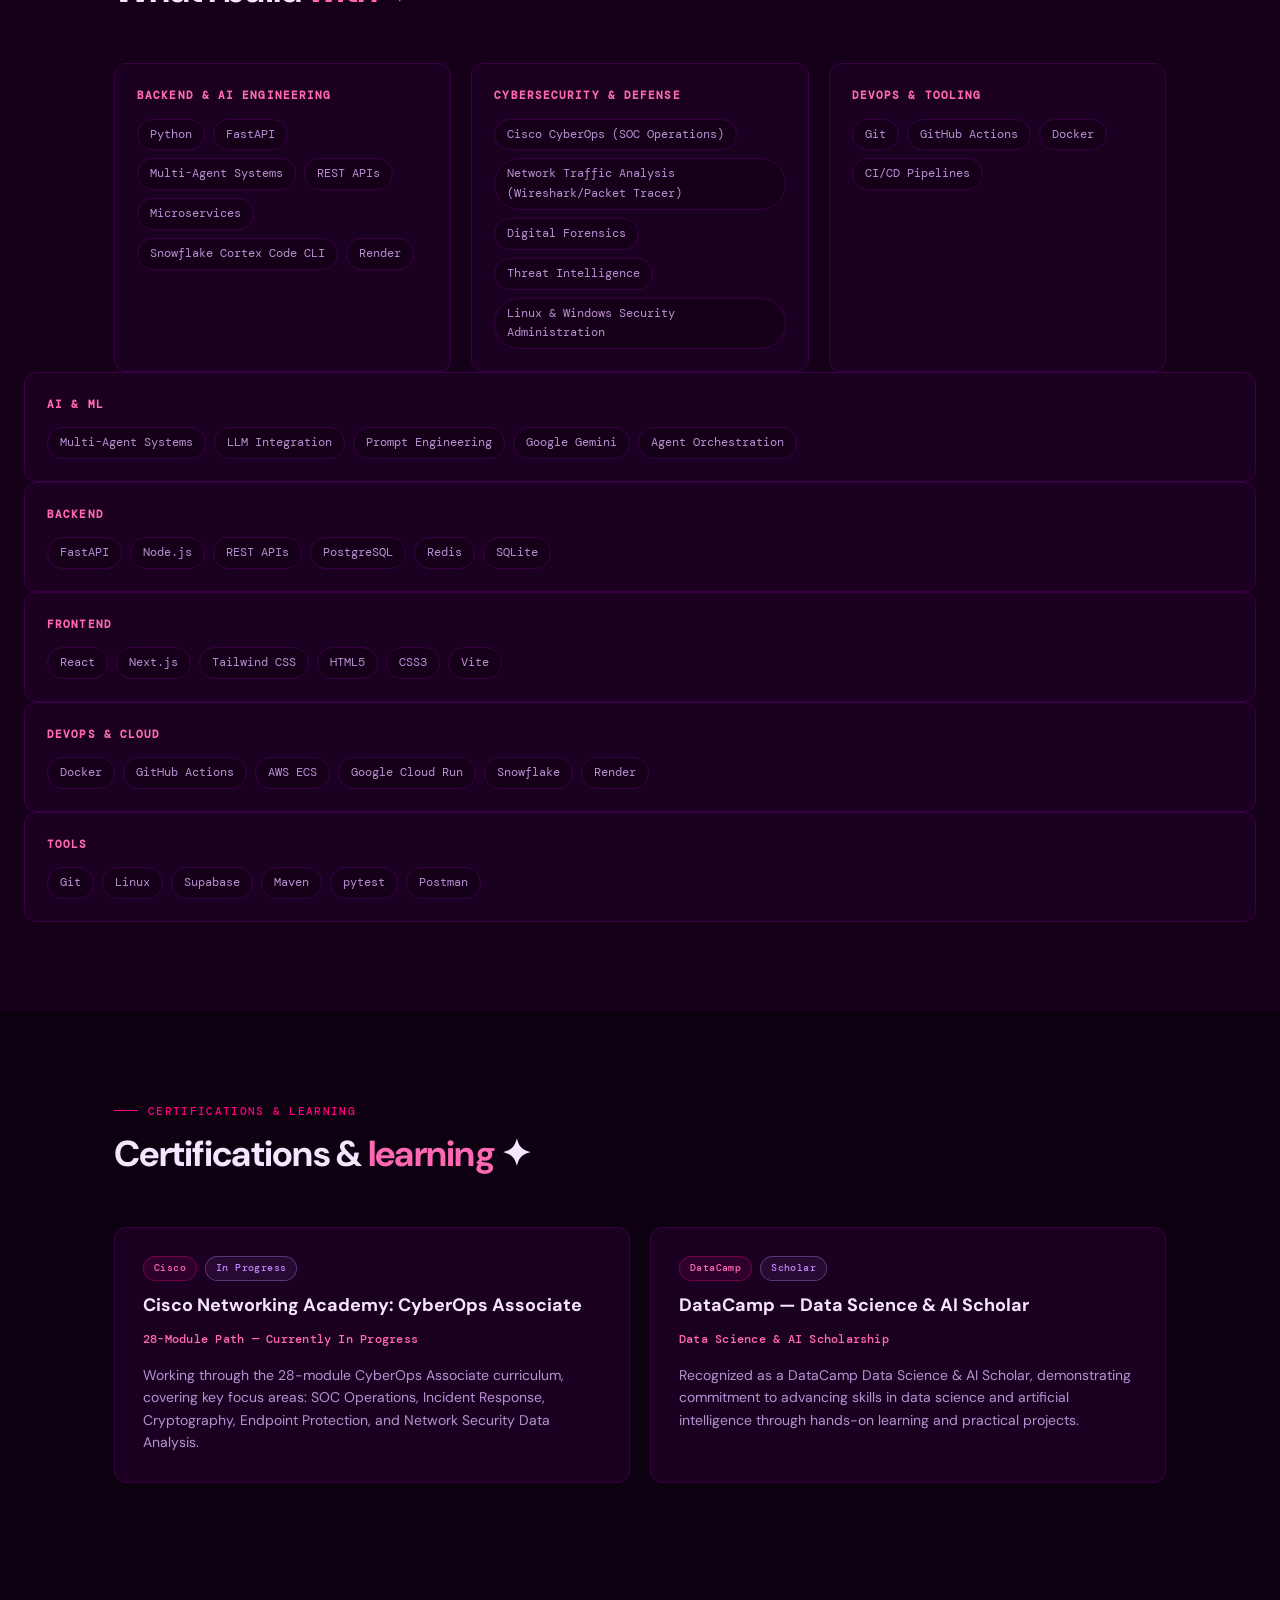
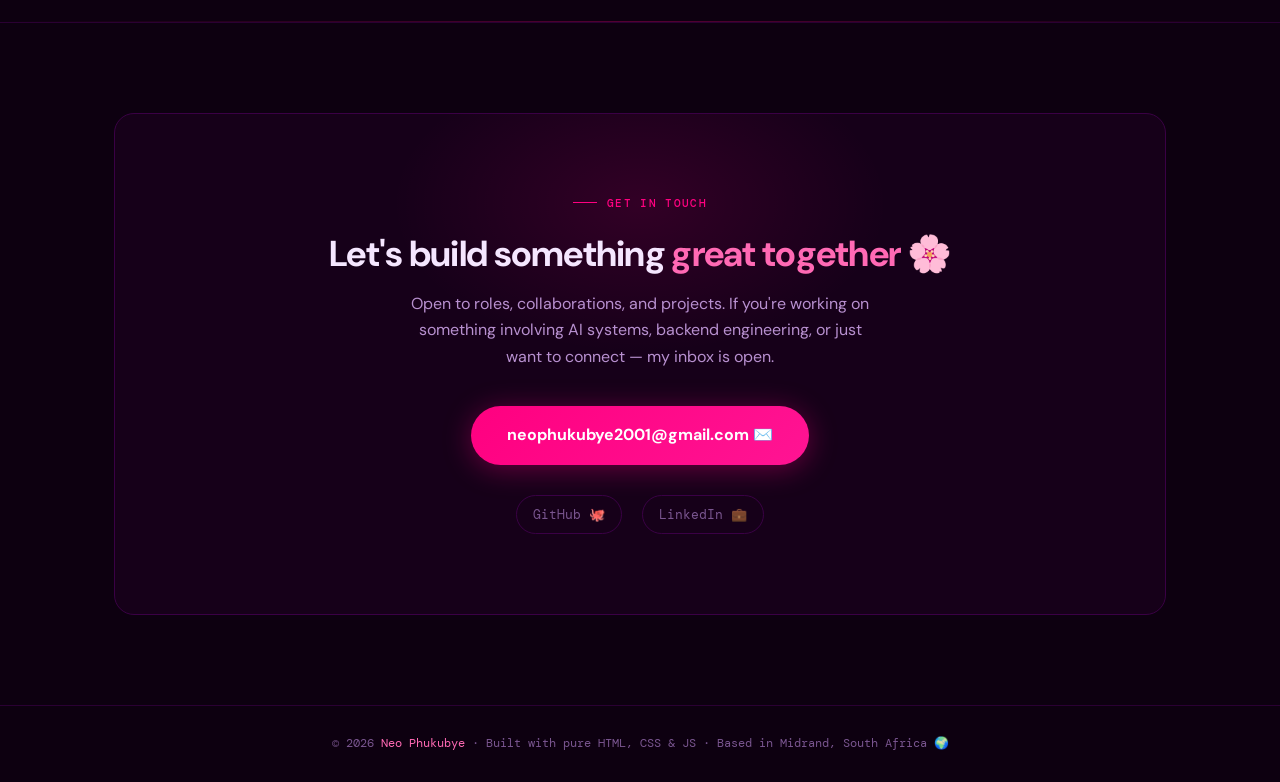
==== commit 04615db9: "Fix streak stats URL in index.html" ====
--- a/index.html
+++ b/index.html
@@ -1206,7 +1206,7 @@
 <script>
 (function () {
   var img = document.getElementById('streak-img');
-  var base = 'https://github-readme-streak-stats.herokuapp.com?user=NeoPhukubye&theme=radical&hide_border=true&background=0D1117&ring=FF0080&fire=FF0080&currStreakLabel=FF69B4&sideLabels=FF69B4&dates=FF1493&stroke=FF0080&timezone=Africa/Johannesburg';
+  var base = 'https://streak-stats.demolab.com?user=NeoPhukubye&theme=radical&hide_border=true&background=0D1117&ring=FF0080&fire=FF0080&currStreakLabel=FF69B4&sideLabels=FF69B4&dates=FF1493&stroke=FF0080&timezone=Africa/Johannesburg';
 
   function load() {
     // cache-buster forces the endpoint to re-render current streak
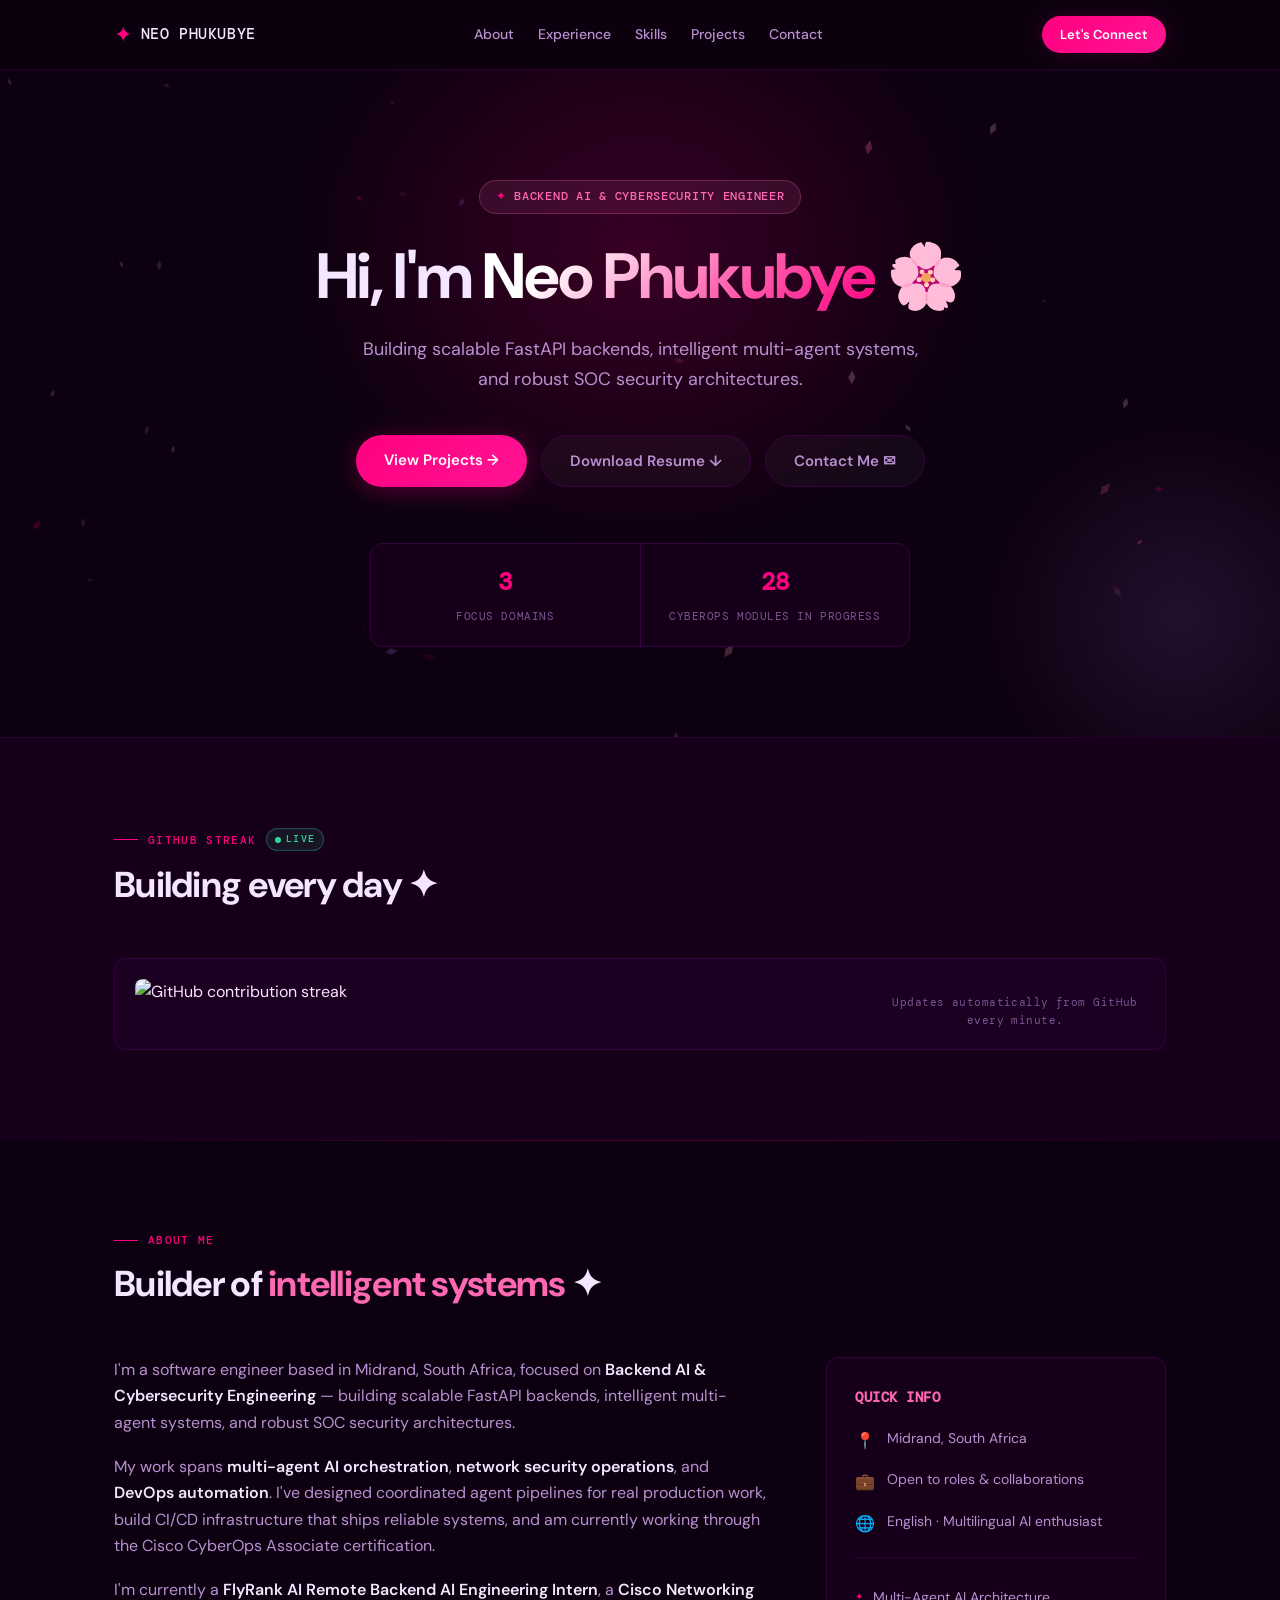
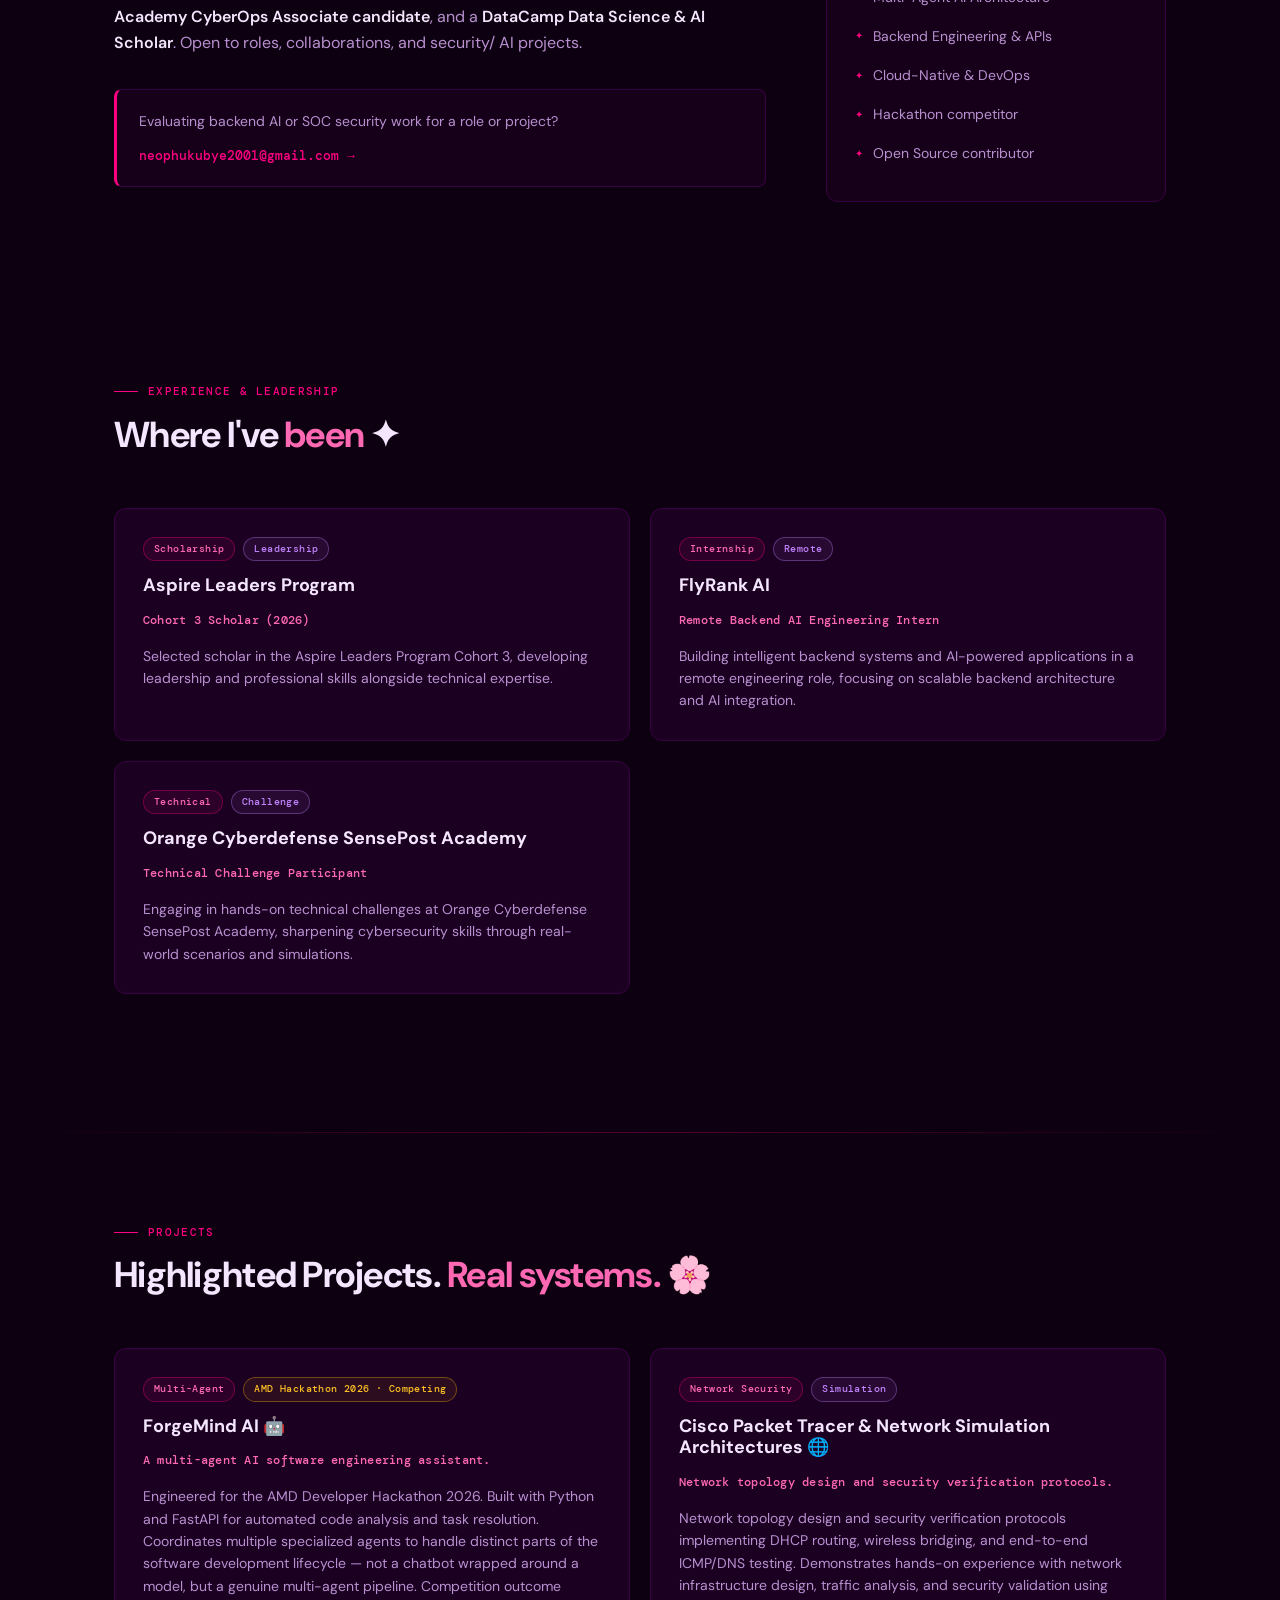
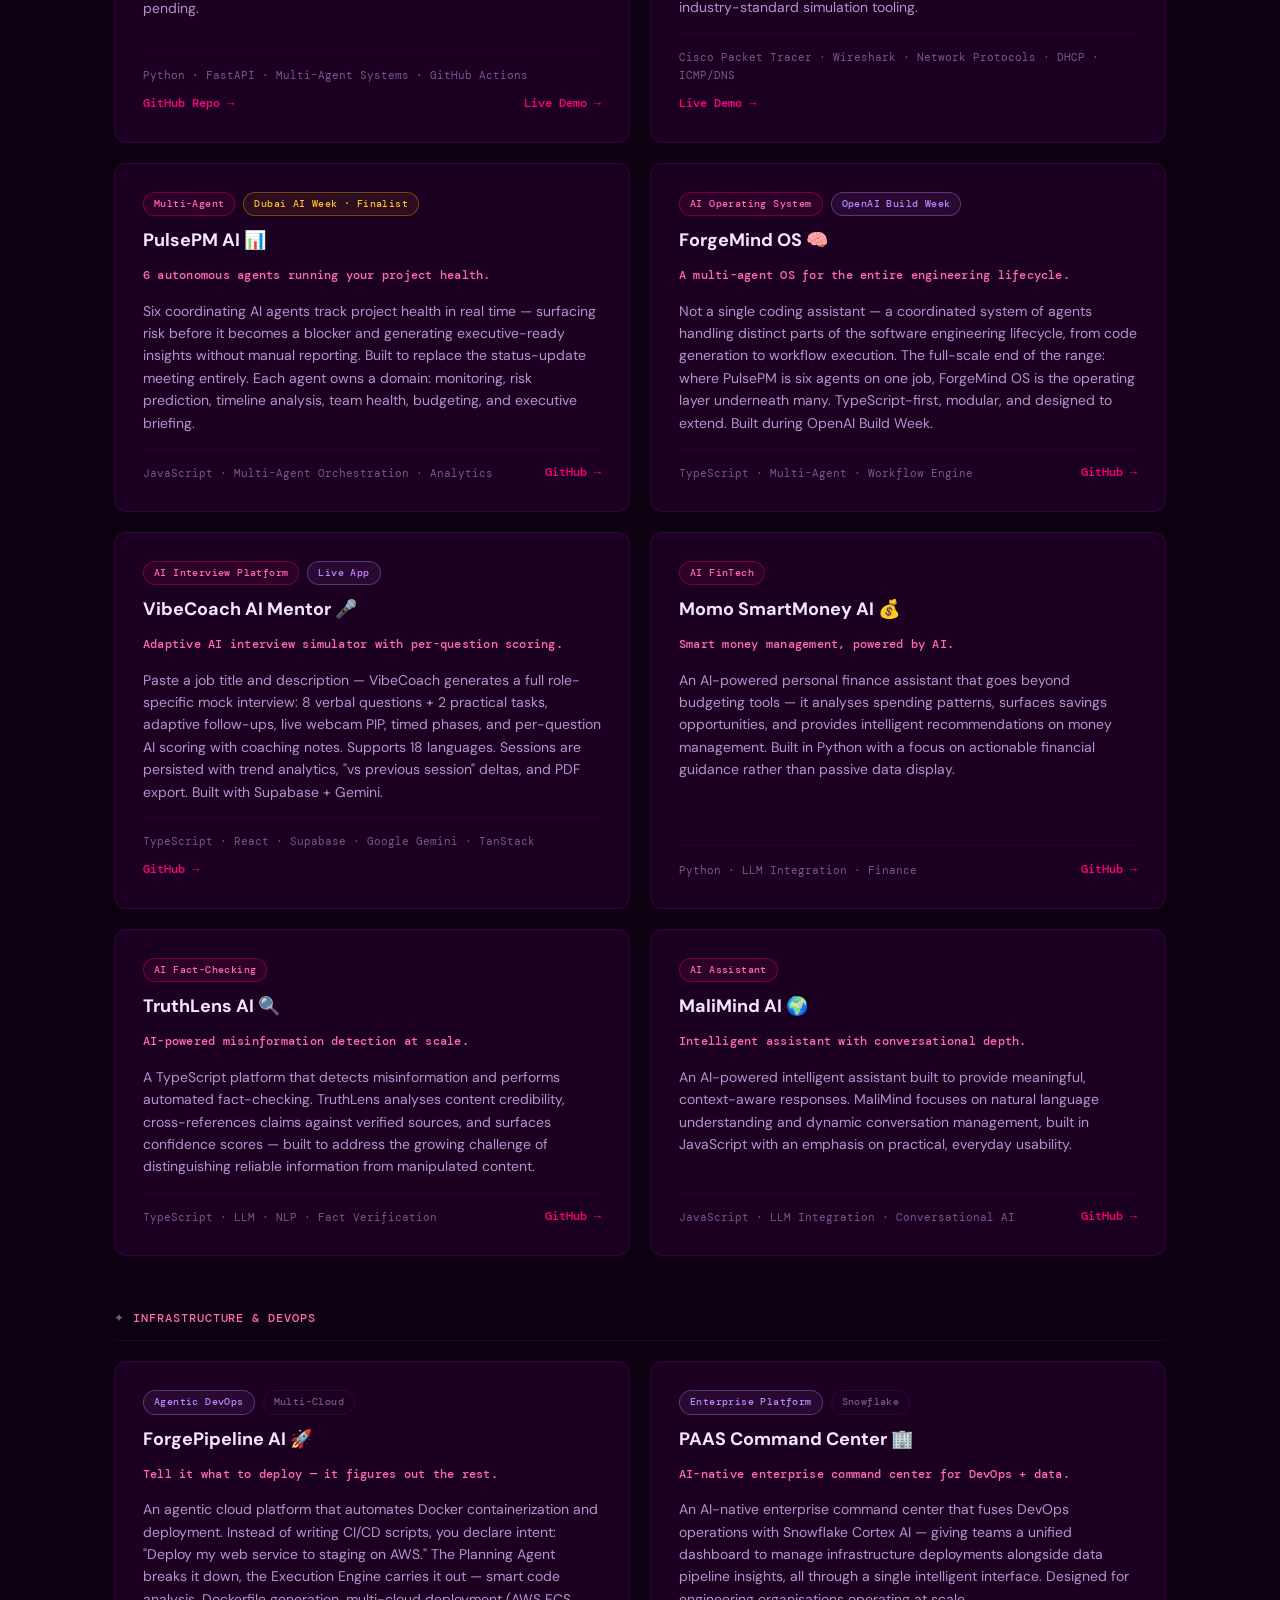
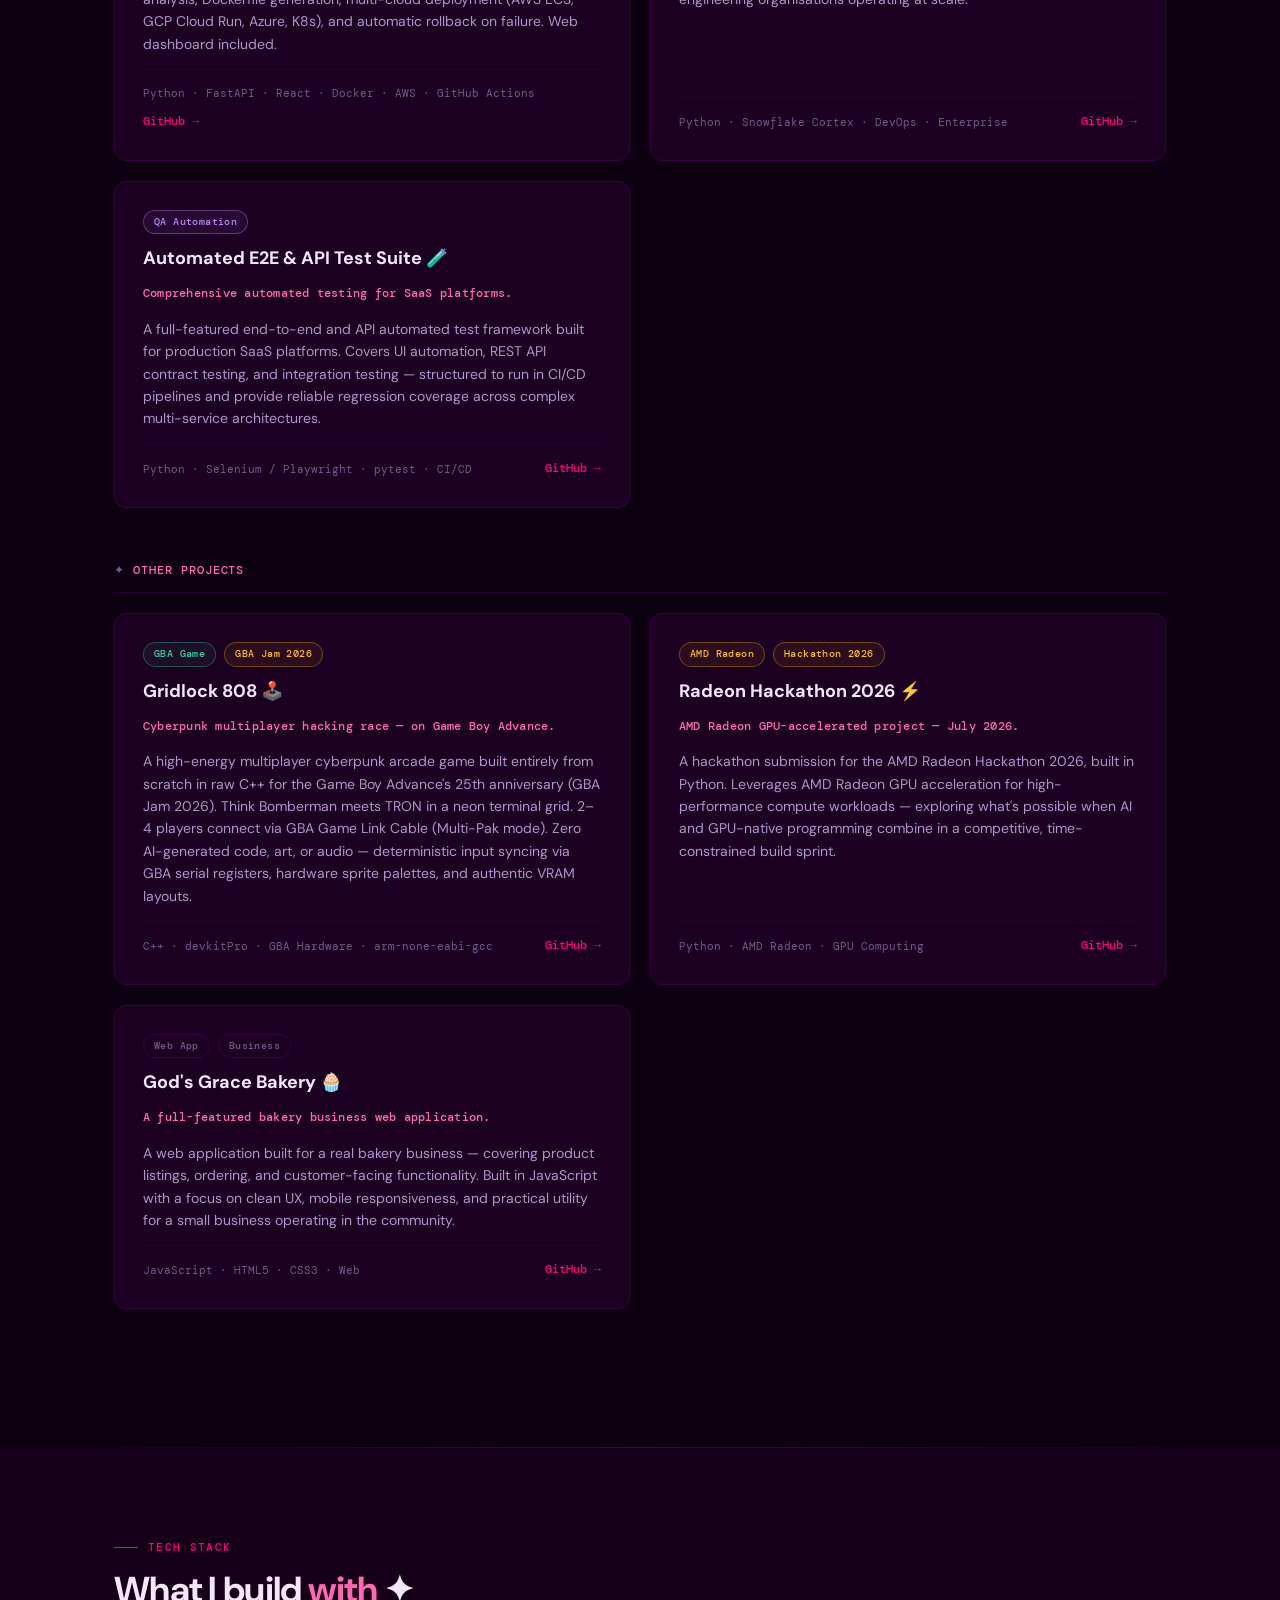
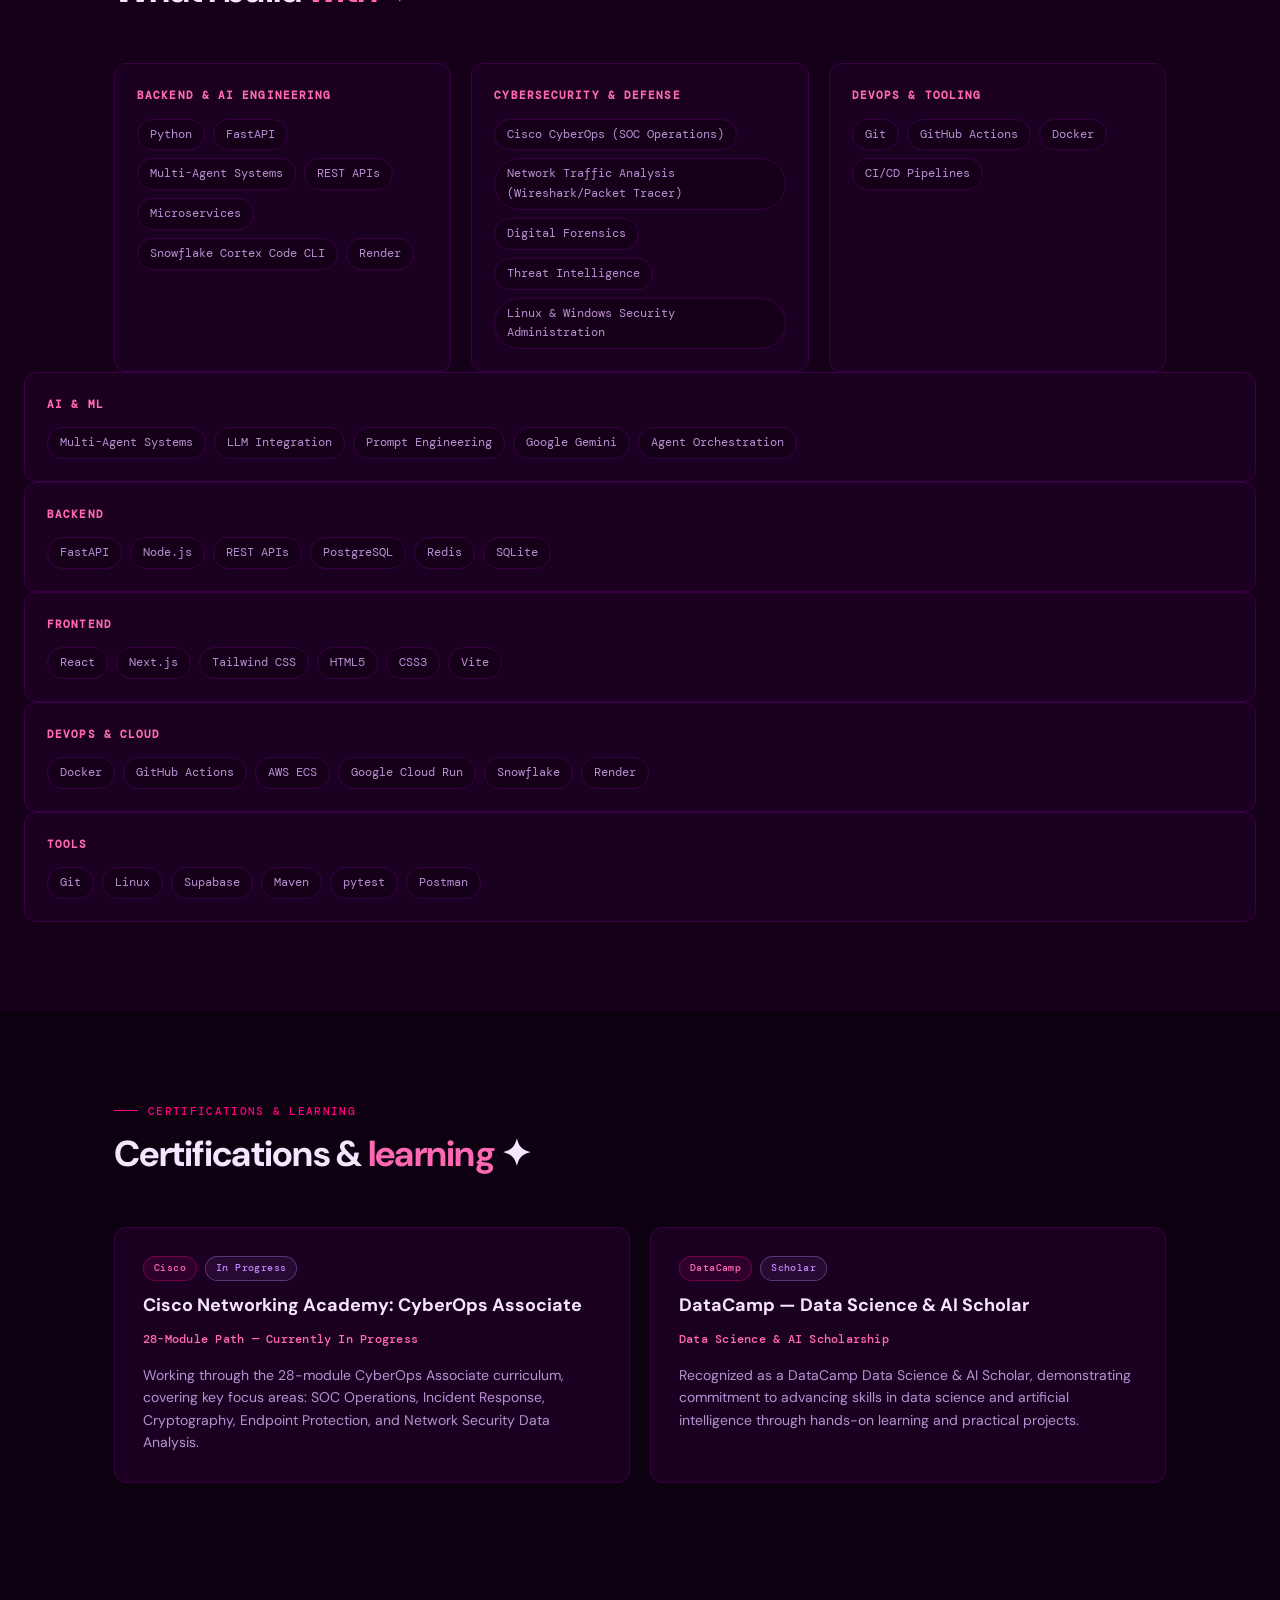
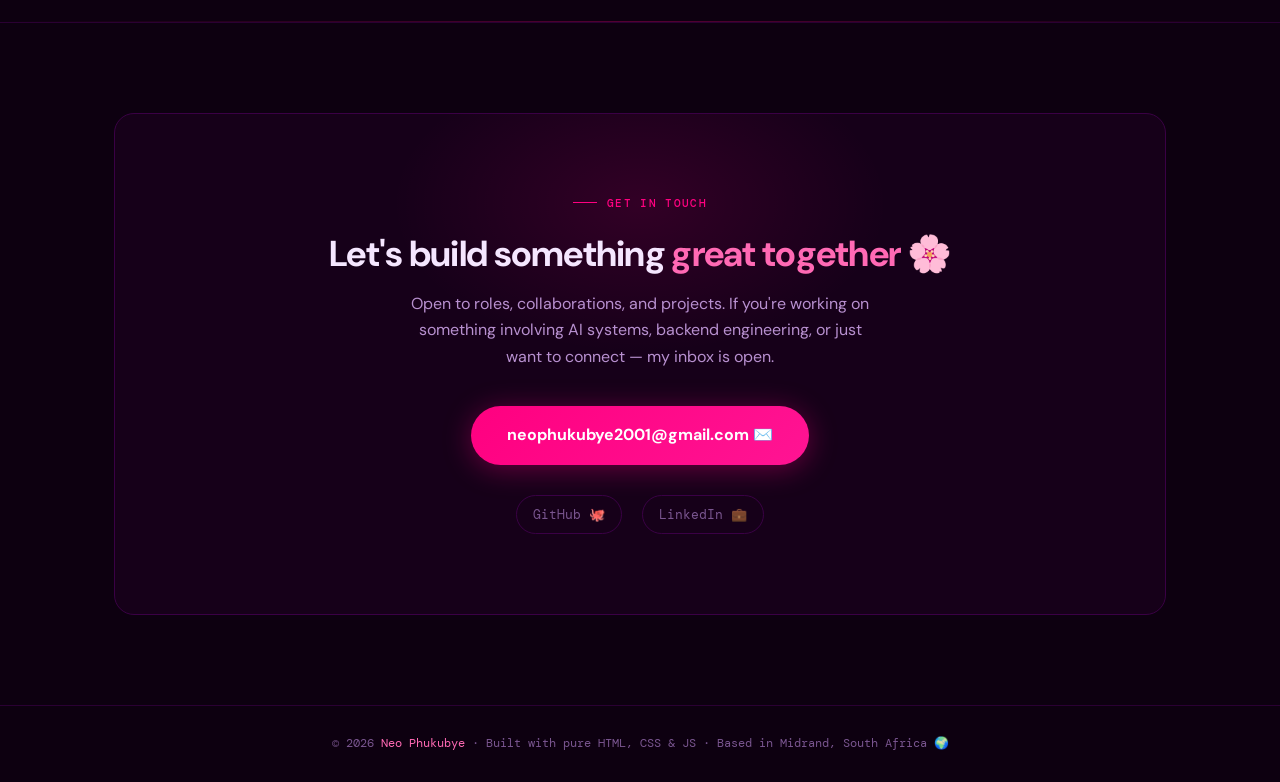
==== commit 3b69e628: "Add hackathon outcome signals to case study cards" ====
--- a/index.html
+++ b/index.html
@@ -636,11 +636,11 @@
       <div class="card">
         <div class="tags">
           <span class="tag pink">Multi-Agent</span>
-          <span class="tag hackathon">AMD Hackathon 2026</span>
+          <span class="tag hackathon">AMD Hackathon 2026 · Competing</span>
         </div>
         <h3>ForgeMind AI 🤖</h3>
         <div class="claim">A multi-agent AI software engineering assistant.</div>
-        <p>Engineered for the AMD Developer Hackathon 2026. Built with Python and FastAPI for automated code analysis and task resolution. Coordinates multiple specialized agents to handle distinct parts of the software development lifecycle — not a chatbot wrapped around a model, but a genuine multi-agent pipeline.</p>
+        <p>Engineered for the AMD Developer Hackathon 2026. Built with Python and FastAPI for automated code analysis and task resolution. Coordinates multiple specialized agents to handle distinct parts of the software development lifecycle — not a chatbot wrapped around a model, but a genuine multi-agent pipeline. Competition outcome pending.</p>
         <div class="card-footer">
           <span class="tech">Python · FastAPI · Multi-Agent Systems · GitHub Actions</span>
           <a class="gh" href="https://github.com/NeoPhukubye/forgemind-ai" target="_blank" rel="noopener">GitHub Repo →</a>
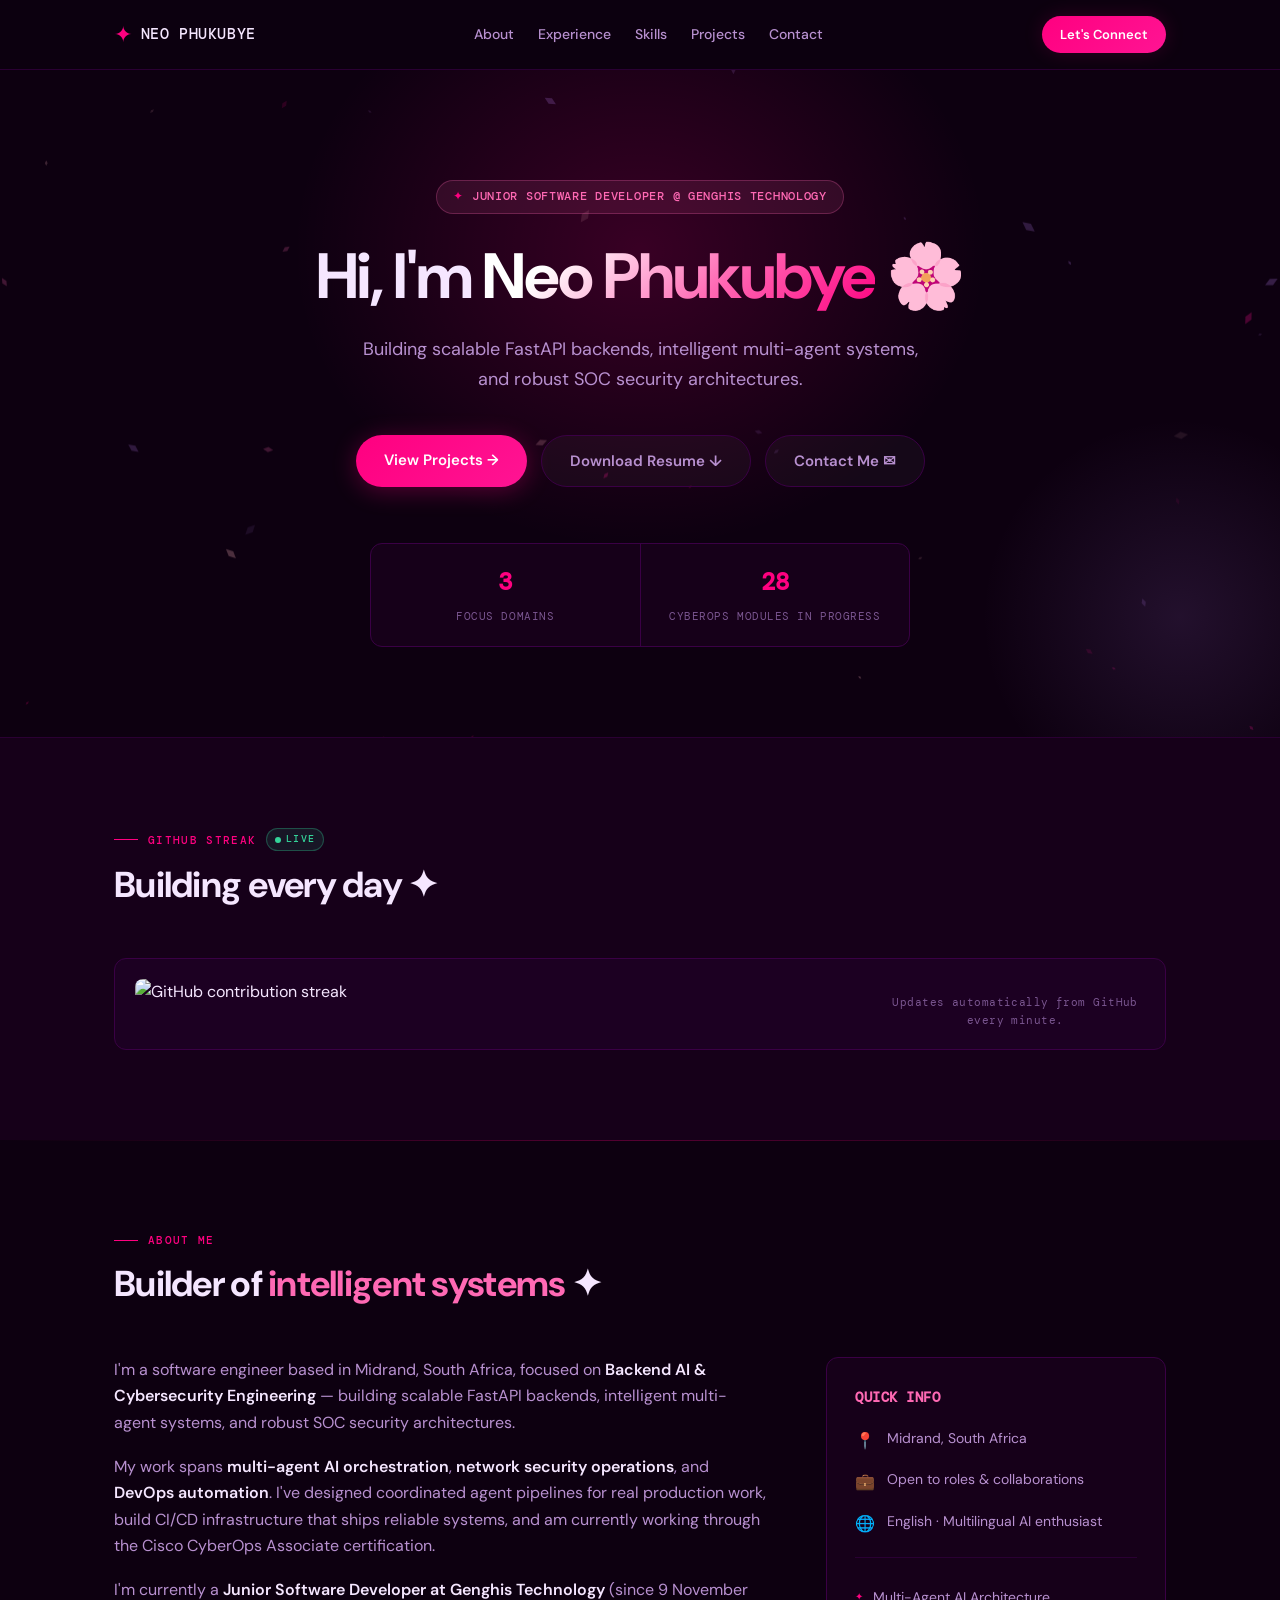
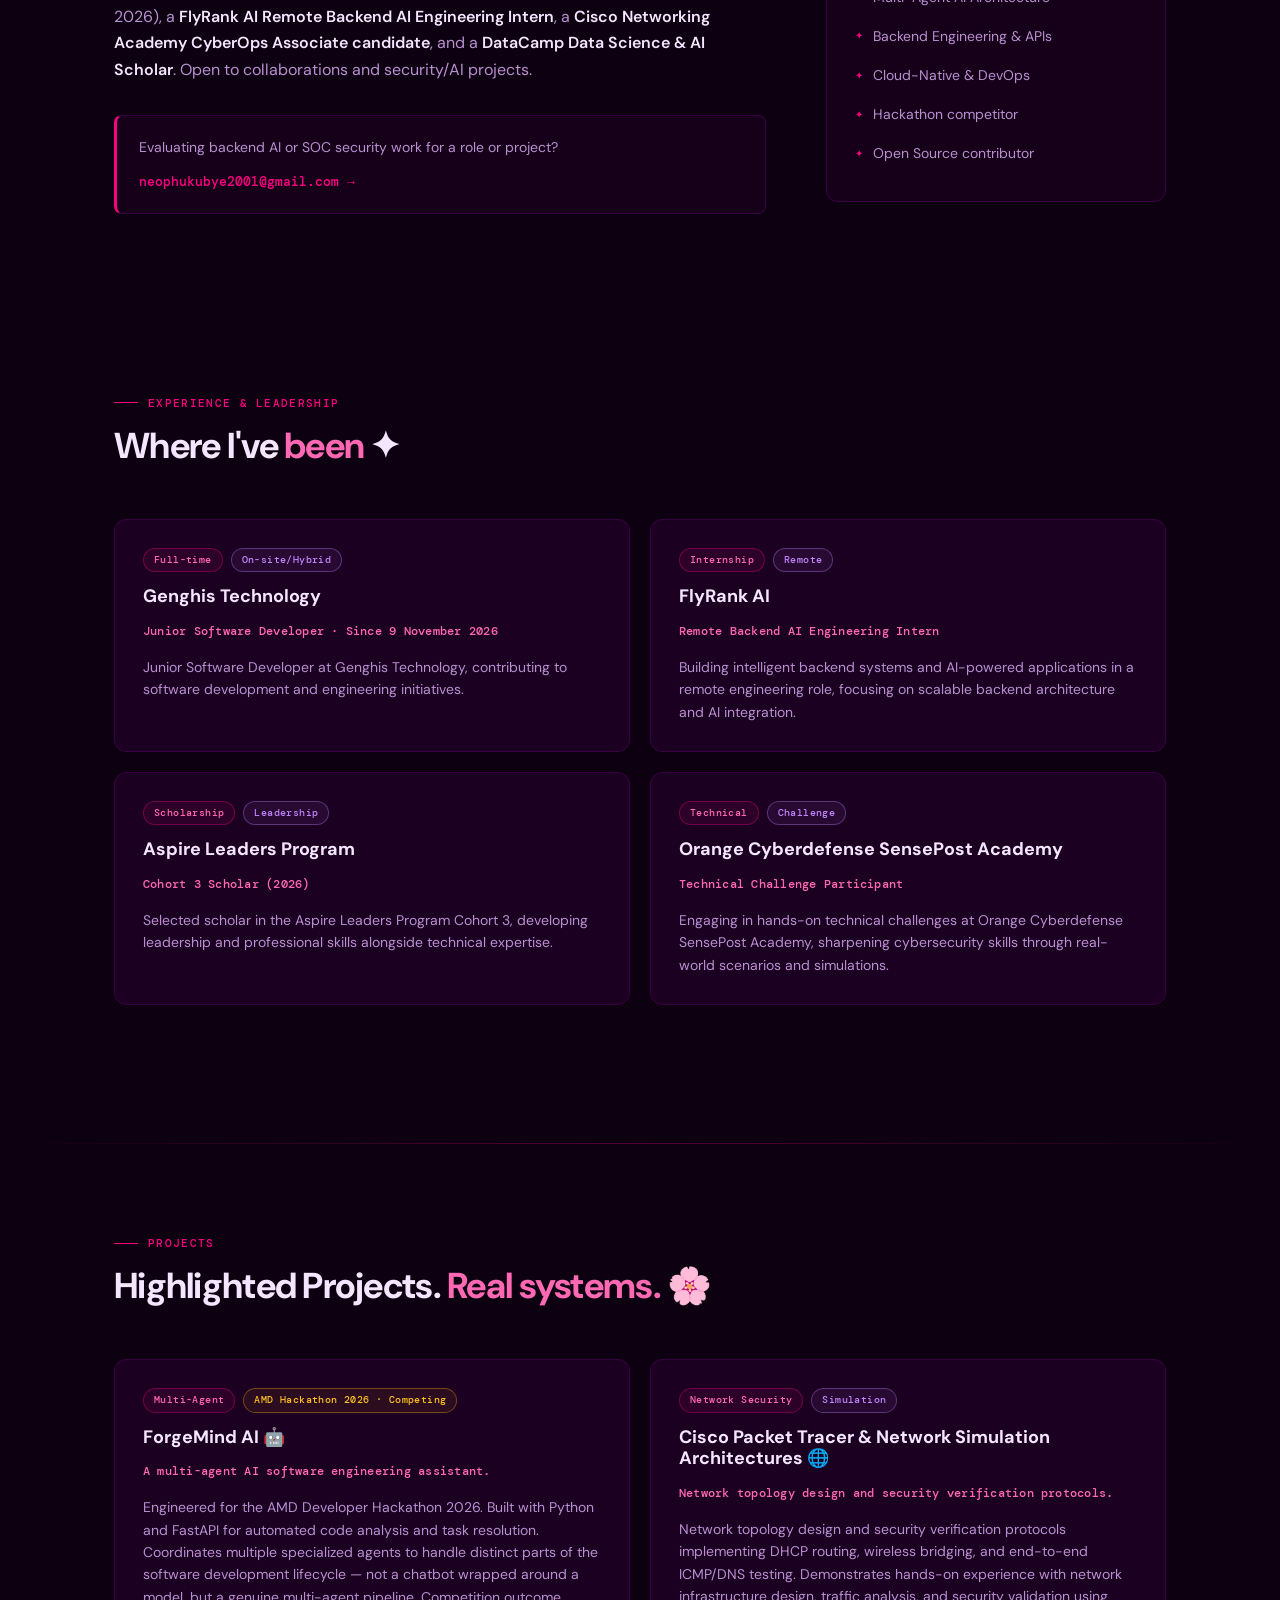
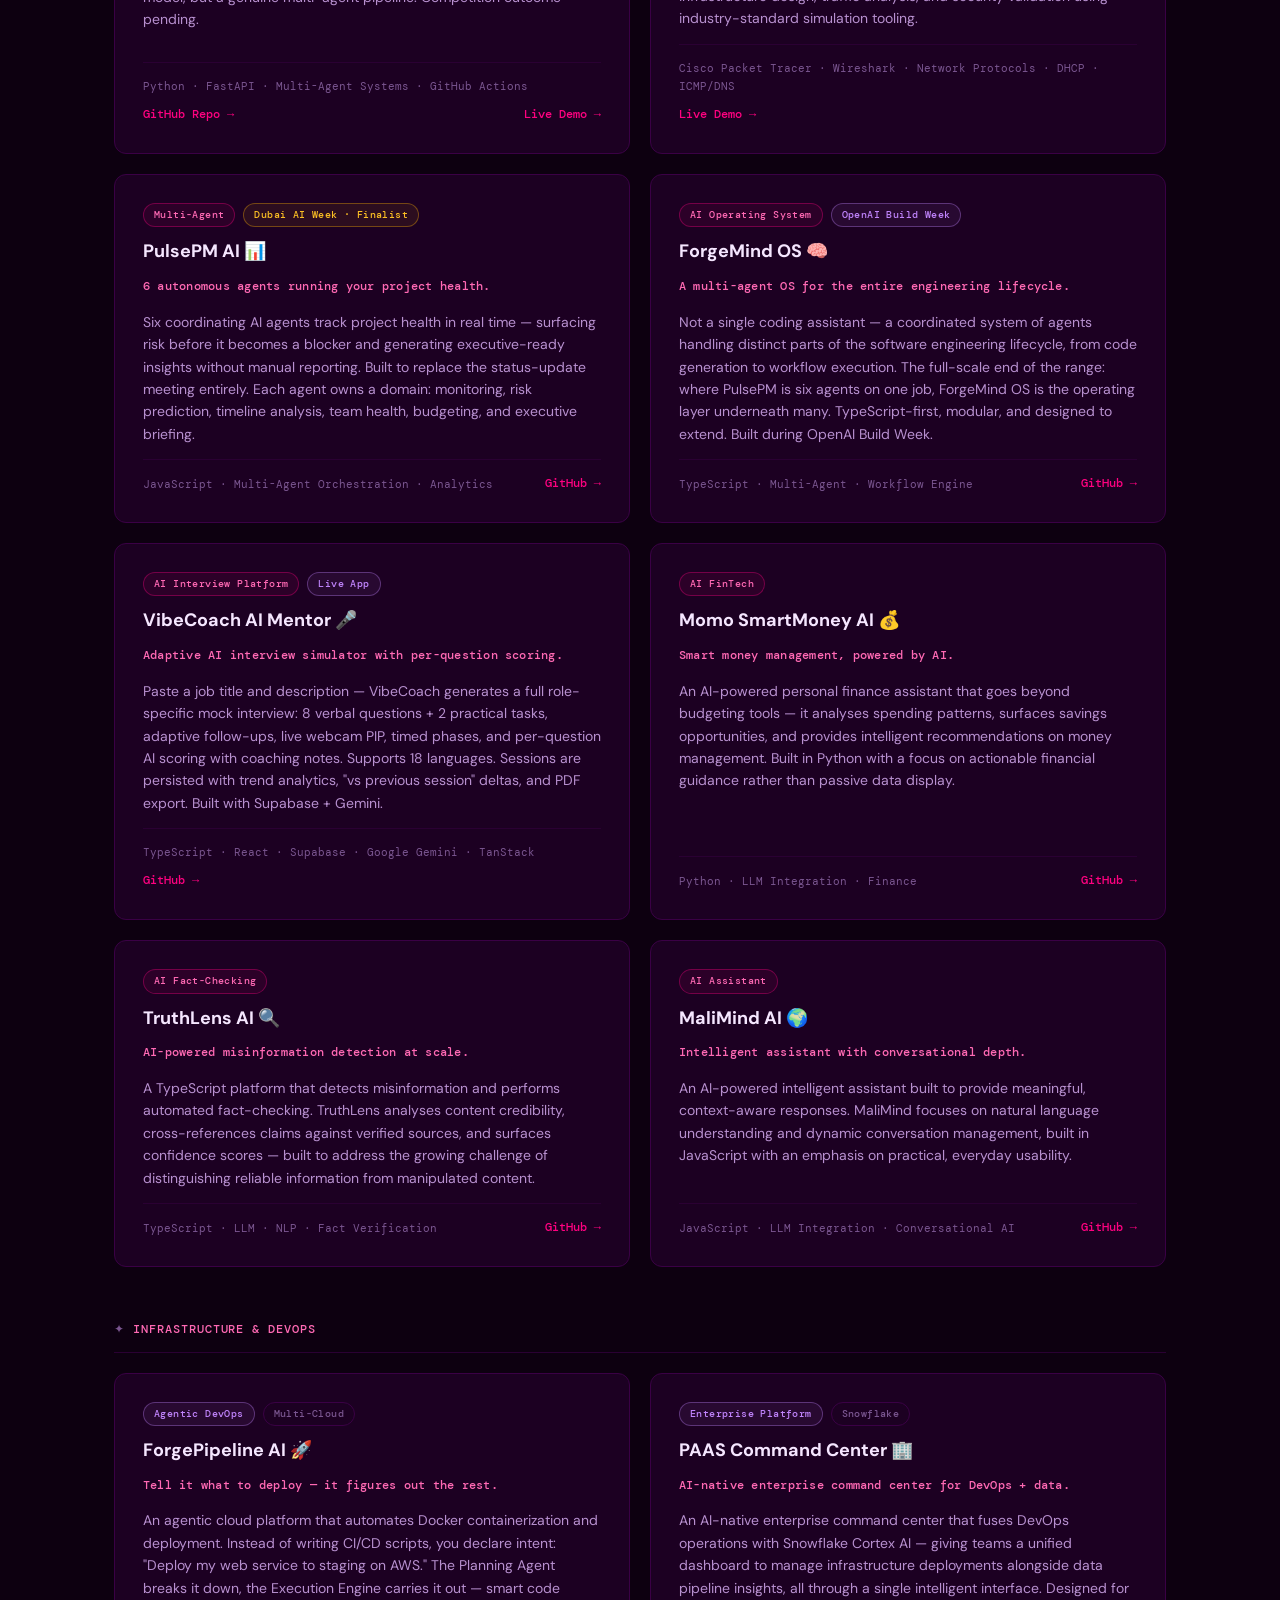
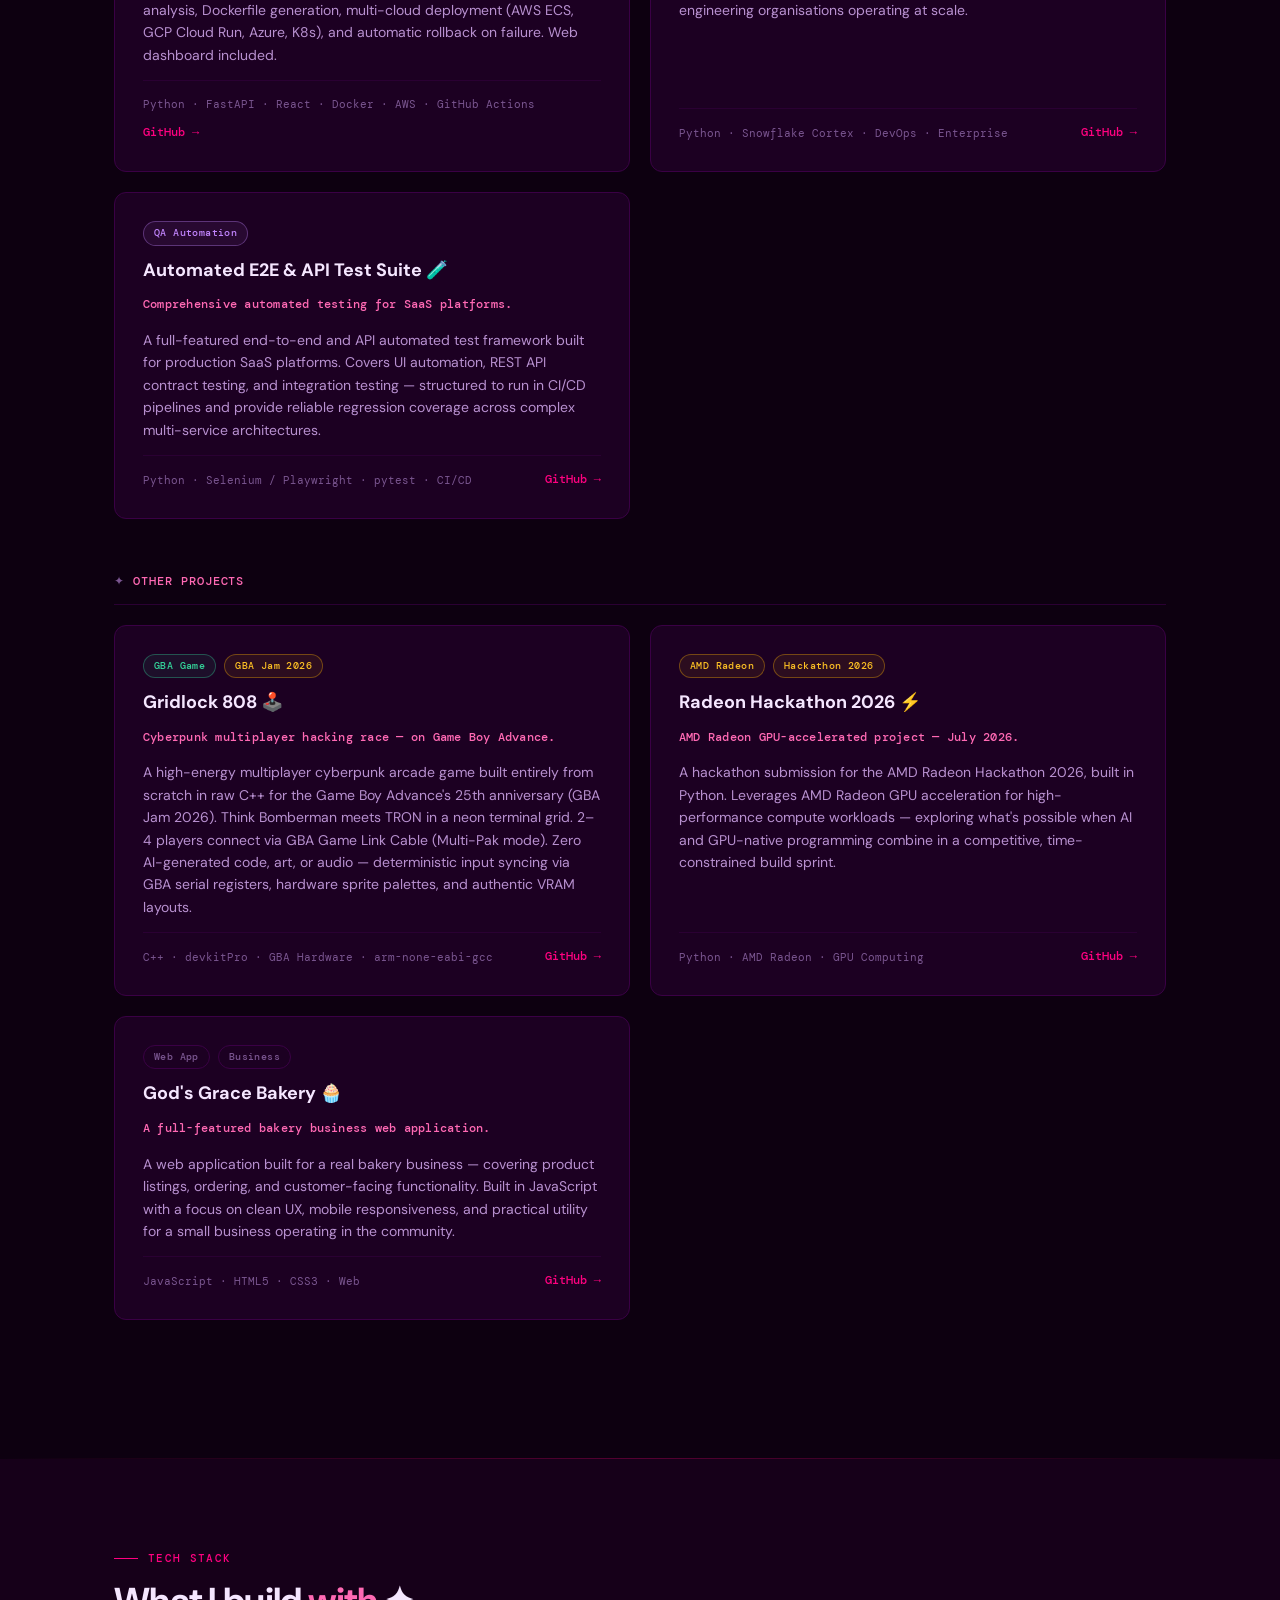
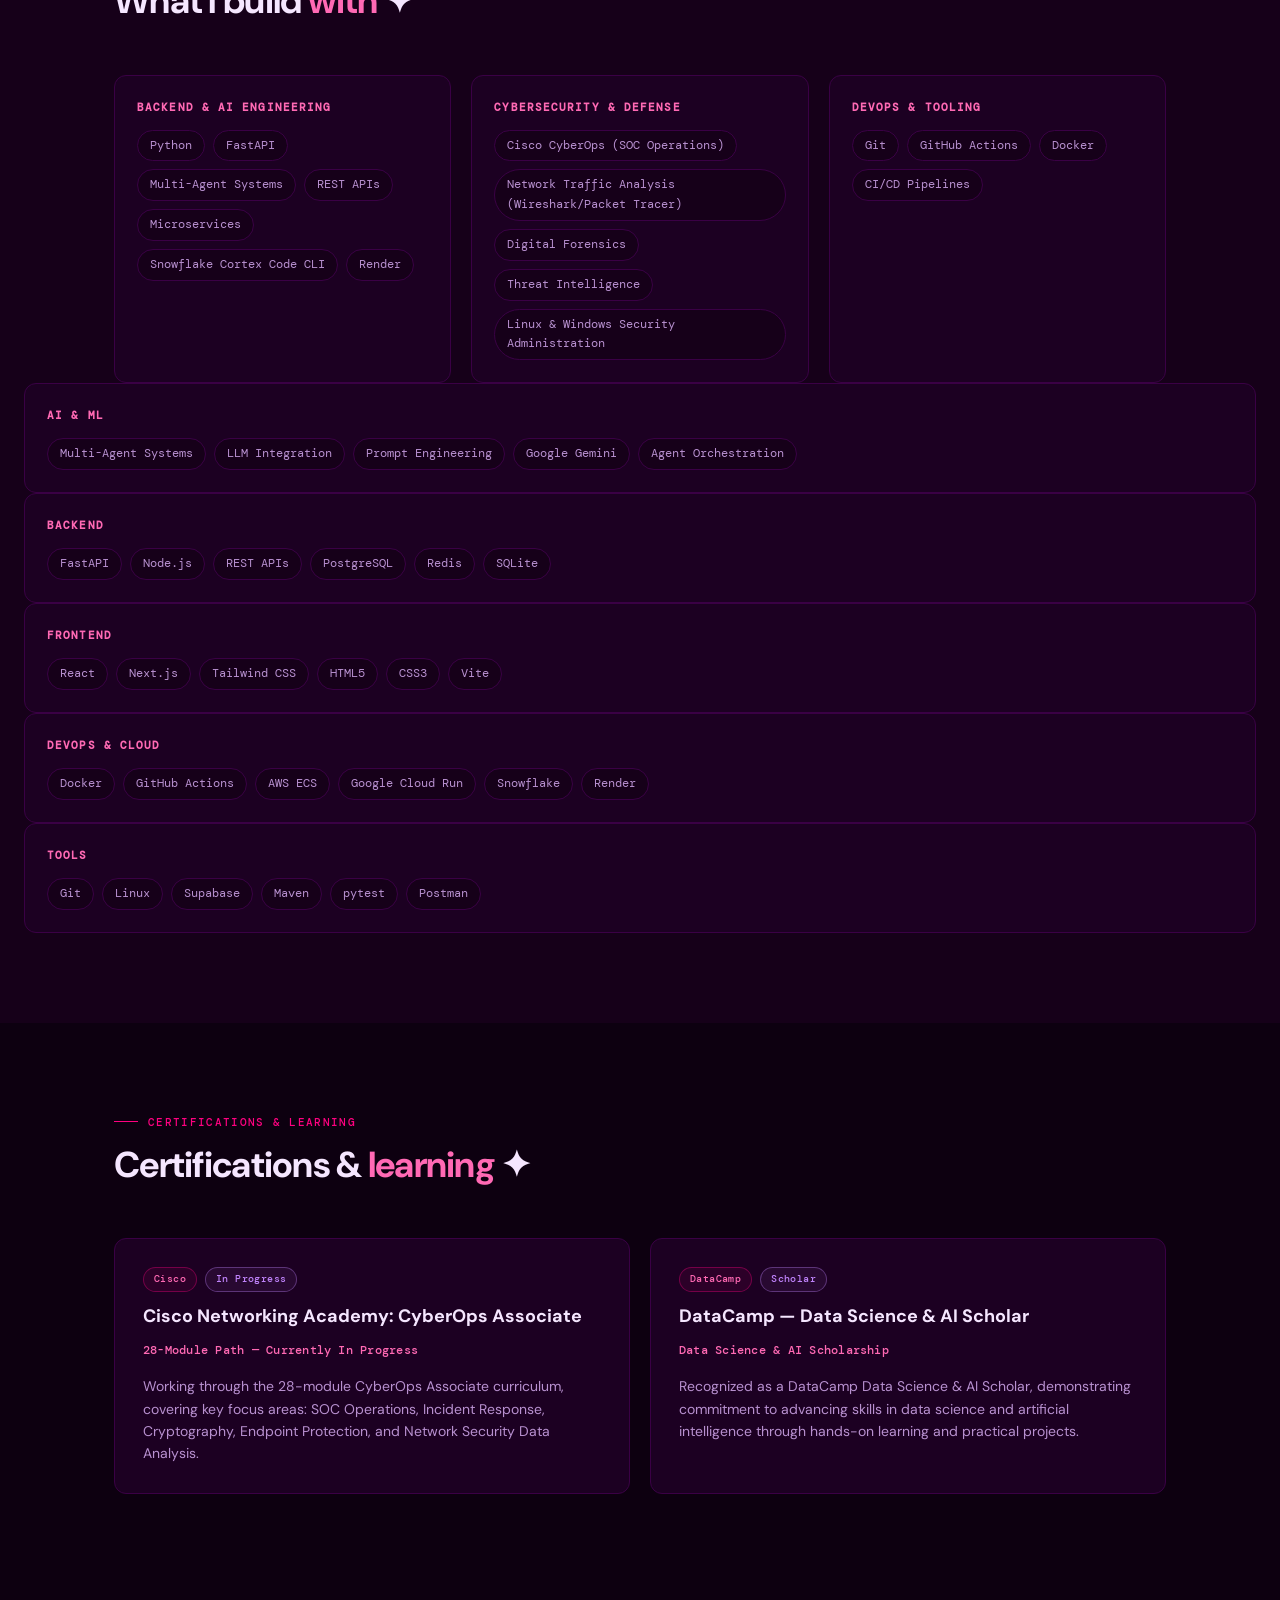
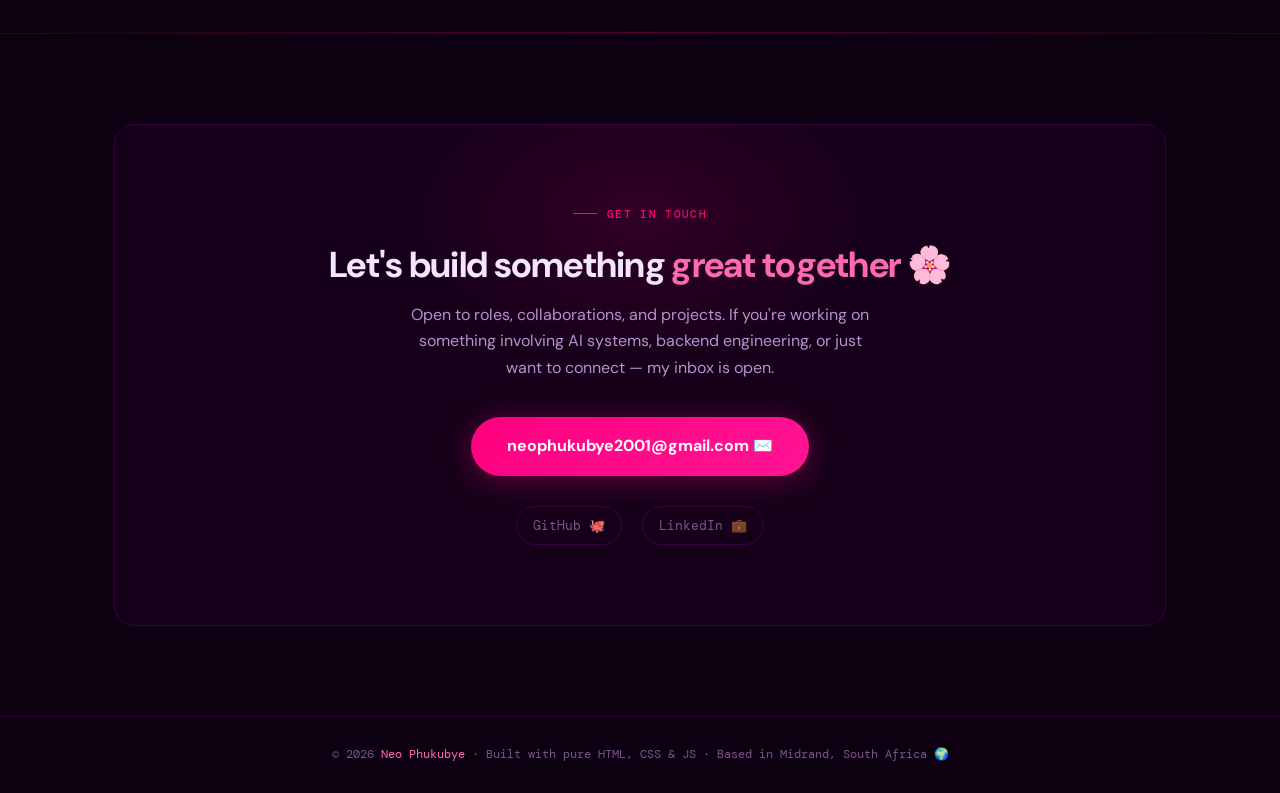
==== commit 69d9e624: "Add Genghis Technology role to portfolio and profile" ====
--- a/index.html
+++ b/index.html
@@ -497,7 +497,7 @@
 <section class="hero">
   <canvas id="petal-canvas"></canvas>
   <div class="hero-inner">
-    <div class="hero-badge">Backend AI &amp; Cybersecurity Engineer</div>
+    <div class="hero-badge">Junior Software Developer @ Genghis Technology</div>
     <h1>
       Hi, I'm <span class="h1-name">Neo Phukubye</span> 🌸
     </h1>
@@ -548,7 +548,7 @@
           My work spans <strong>multi-agent AI orchestration</strong>, <strong>network security operations</strong>, and <strong>DevOps automation</strong>. I've designed coordinated agent pipelines for real production work, build CI/CD infrastructure that ships reliable systems, and am currently working through the Cisco CyberOps Associate certification.
         </p>
         <p>
-          I'm currently a <strong>FlyRank AI Remote Backend AI Engineering Intern</strong>, a <strong>Cisco Networking Academy CyberOps Associate candidate</strong>, and a <strong>DataCamp Data Science &amp; AI Scholar</strong>. Open to roles, collaborations, and security/ AI projects.
+          I'm currently a <strong>Junior Software Developer at Genghis Technology</strong> (since 9 November 2026), a <strong>FlyRank AI Remote Backend AI Engineering Intern</strong>, a <strong>Cisco Networking Academy CyberOps Associate candidate</strong>, and a <strong>DataCamp Data Science &amp; AI Scholar</strong>. Open to collaborations and security/AI projects.
         </p>
         <div class="about-email">
           <p>Evaluating backend AI or SOC security work for a role or project?</p>
@@ -591,21 +591,30 @@
     <div class="cards">
       <div class="card">
         <div class="tags">
+          <span class="tag pink">Full-time</span>
+          <span class="tag lavender">On-site/Hybrid</span>
+        </div>
+        <h3>Genghis Technology</h3>
+        <div class="claim">Junior Software Developer · Since 9 November 2026</div>
+        <p>Junior Software Developer at Genghis Technology, contributing to software development and engineering initiatives.</p>
+      </div>
+      <div class="card">
+        <div class="tags">
+          <span class="tag pink">Internship</span>
+          <span class="tag lavender">Remote</span>
+        </div>
+        <h3>FlyRank AI</h3>
+        <div class="claim">Remote Backend AI Engineering Intern</div>
+        <p>Building intelligent backend systems and AI-powered applications in a remote engineering role, focusing on scalable backend architecture and AI integration.</p>
+      </div>
+      <div class="card">
+        <div class="tags">
           <span class="tag pink">Scholarship</span>
           <span class="tag lavender">Leadership</span>
         </div>
         <h3>Aspire Leaders Program</h3>
         <div class="claim">Cohort 3 Scholar (2026)</div>
         <p>Selected scholar in the Aspire Leaders Program Cohort 3, developing leadership and professional skills alongside technical expertise.</p>
-      </div>
-      <div class="card">
-        <div class="tags">
-          <span class="tag pink">Internship</span>
-          <span class="tag lavender">Remote</span>
-        </div>
-        <h3>FlyRank AI</h3>
-        <div class="claim">Remote Backend AI Engineering Intern</div>
-        <p>Building intelligent backend systems and AI-powered applications in a remote engineering role, focusing on scalable backend architecture and AI integration.</p>
       </div>
       <div class="card">
         <div class="tags">
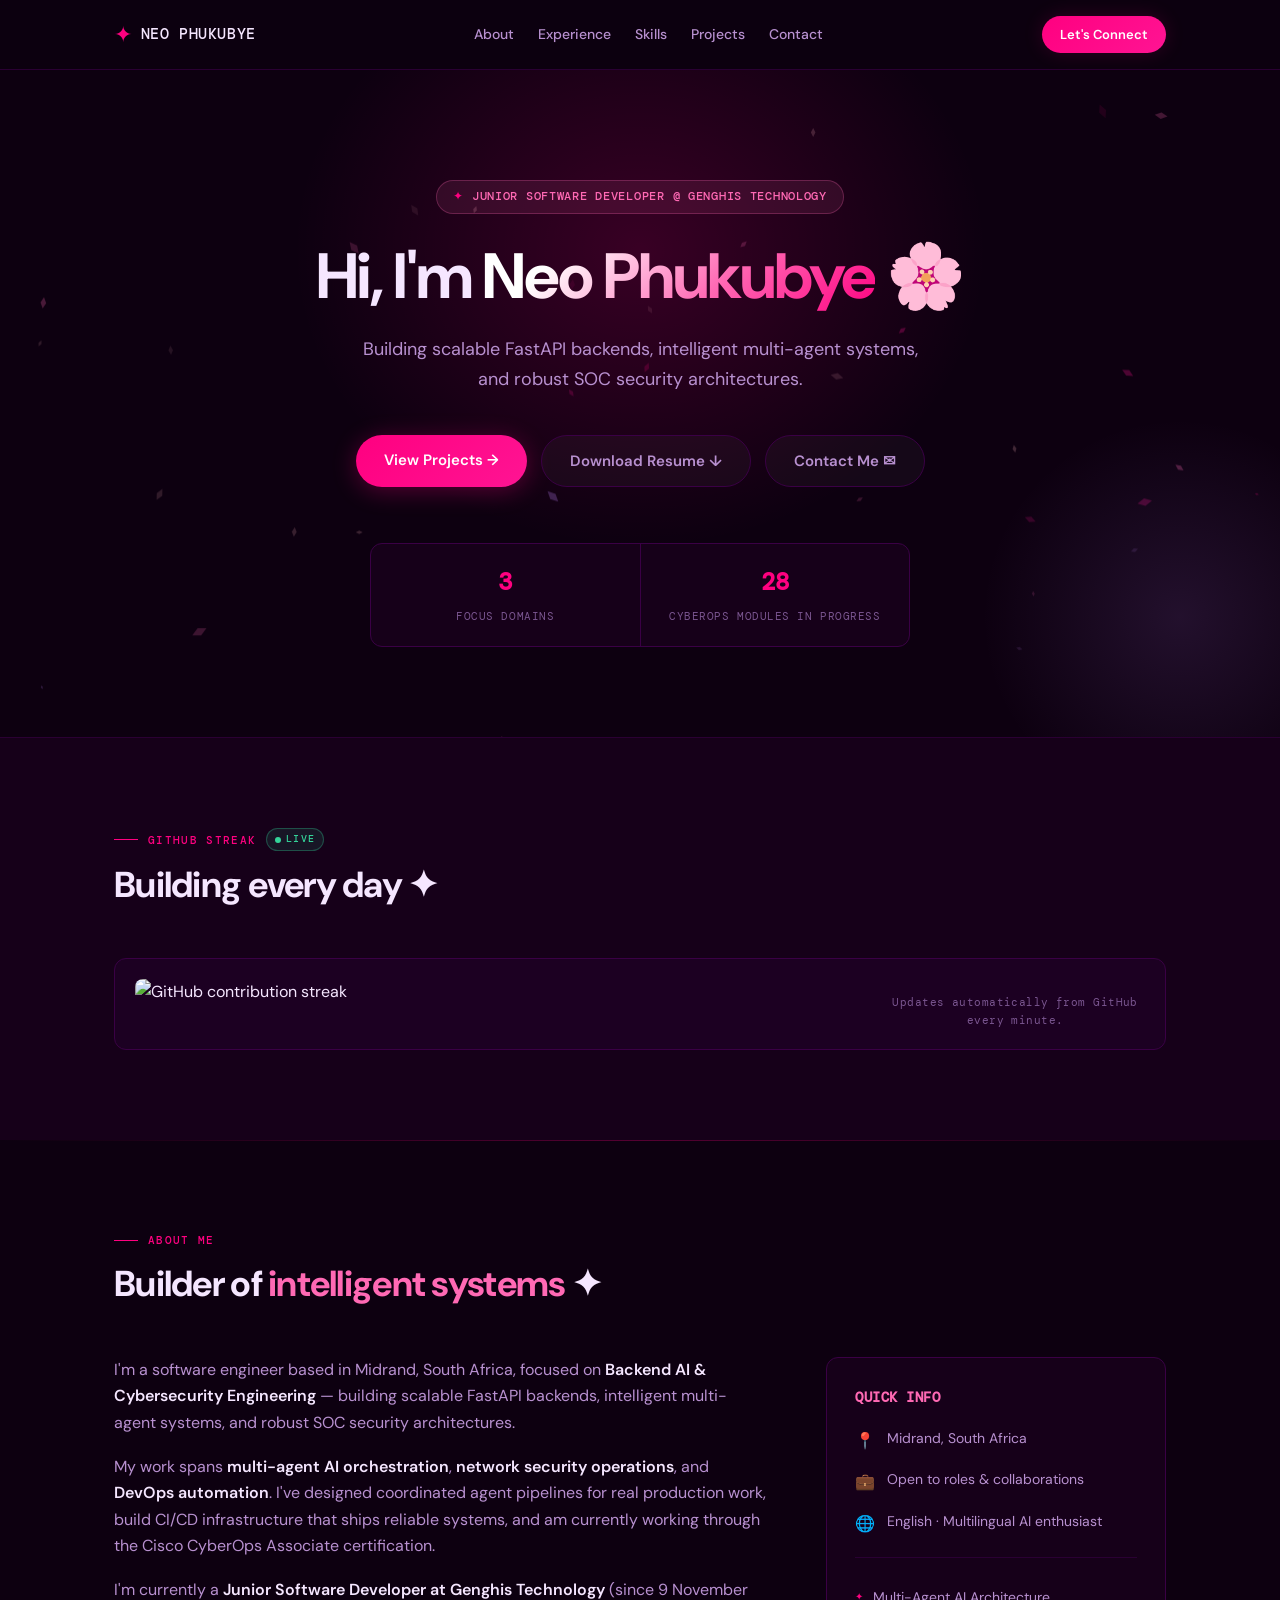
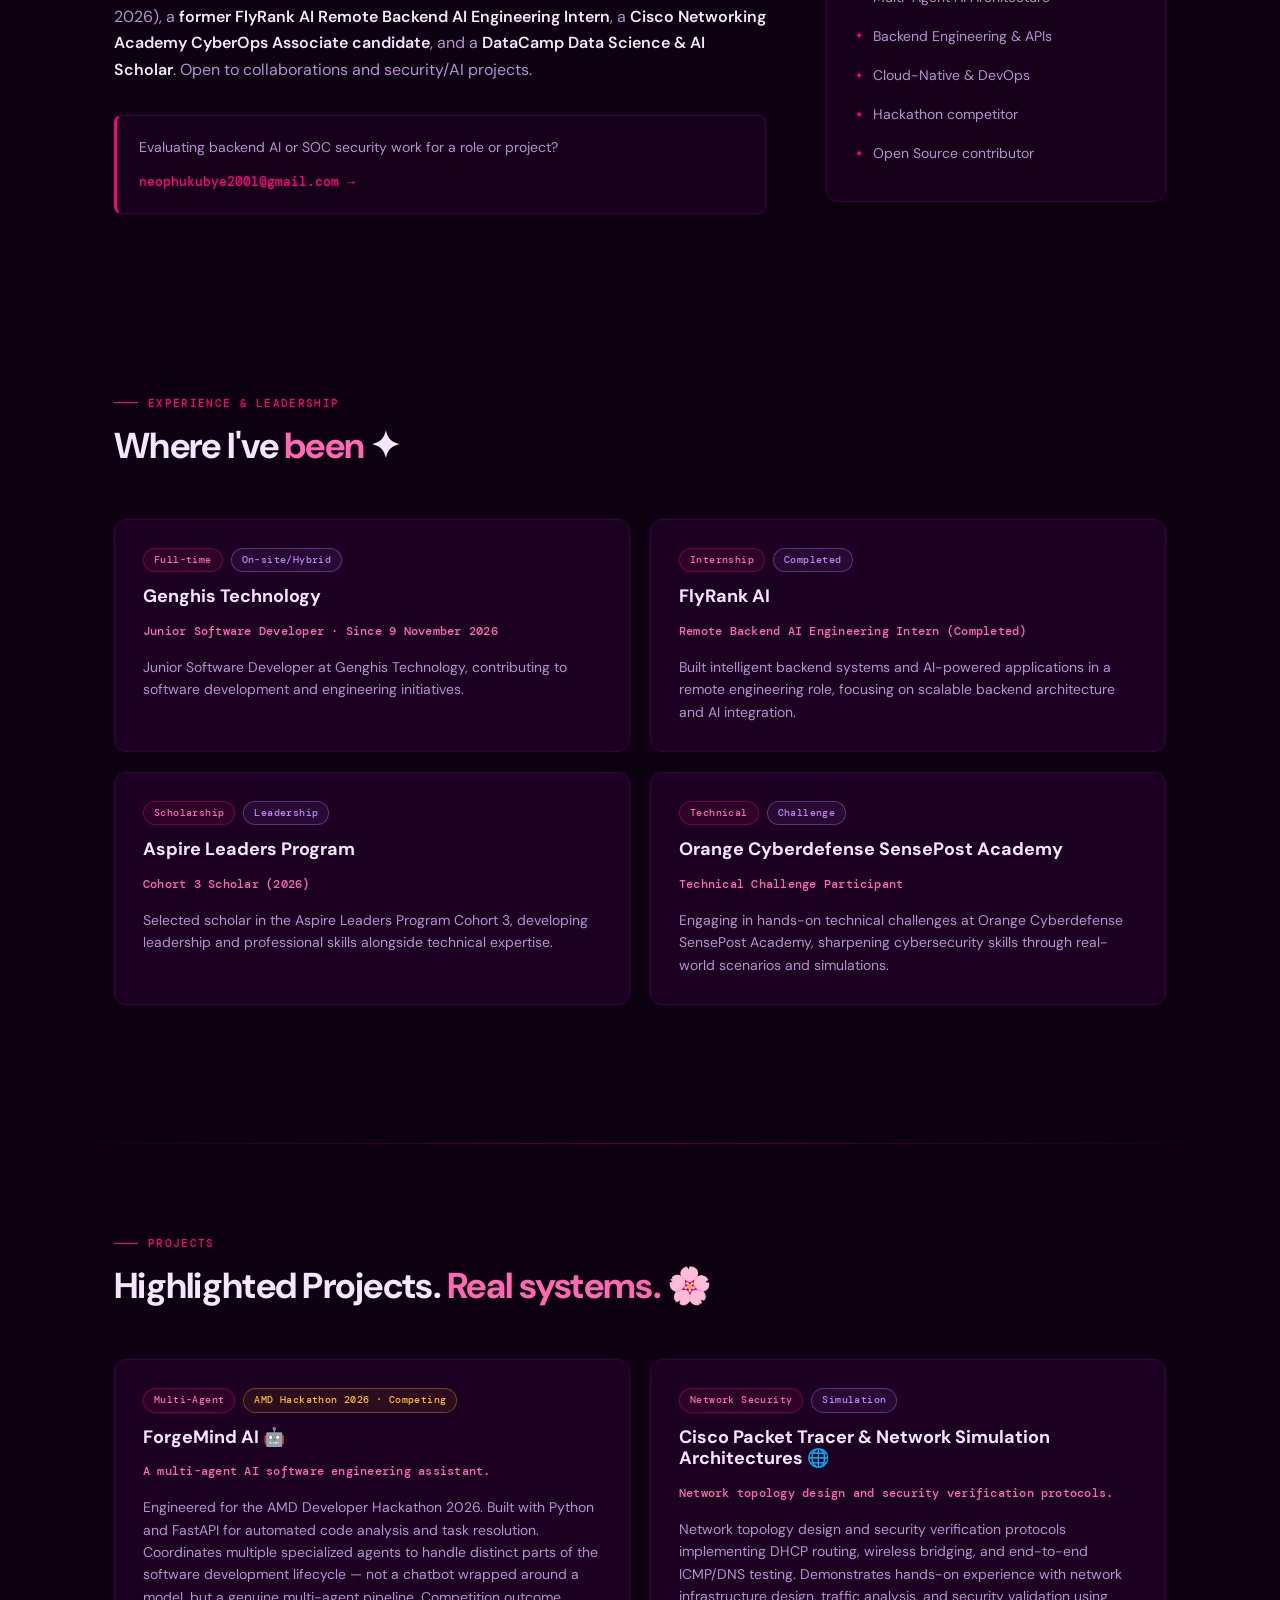
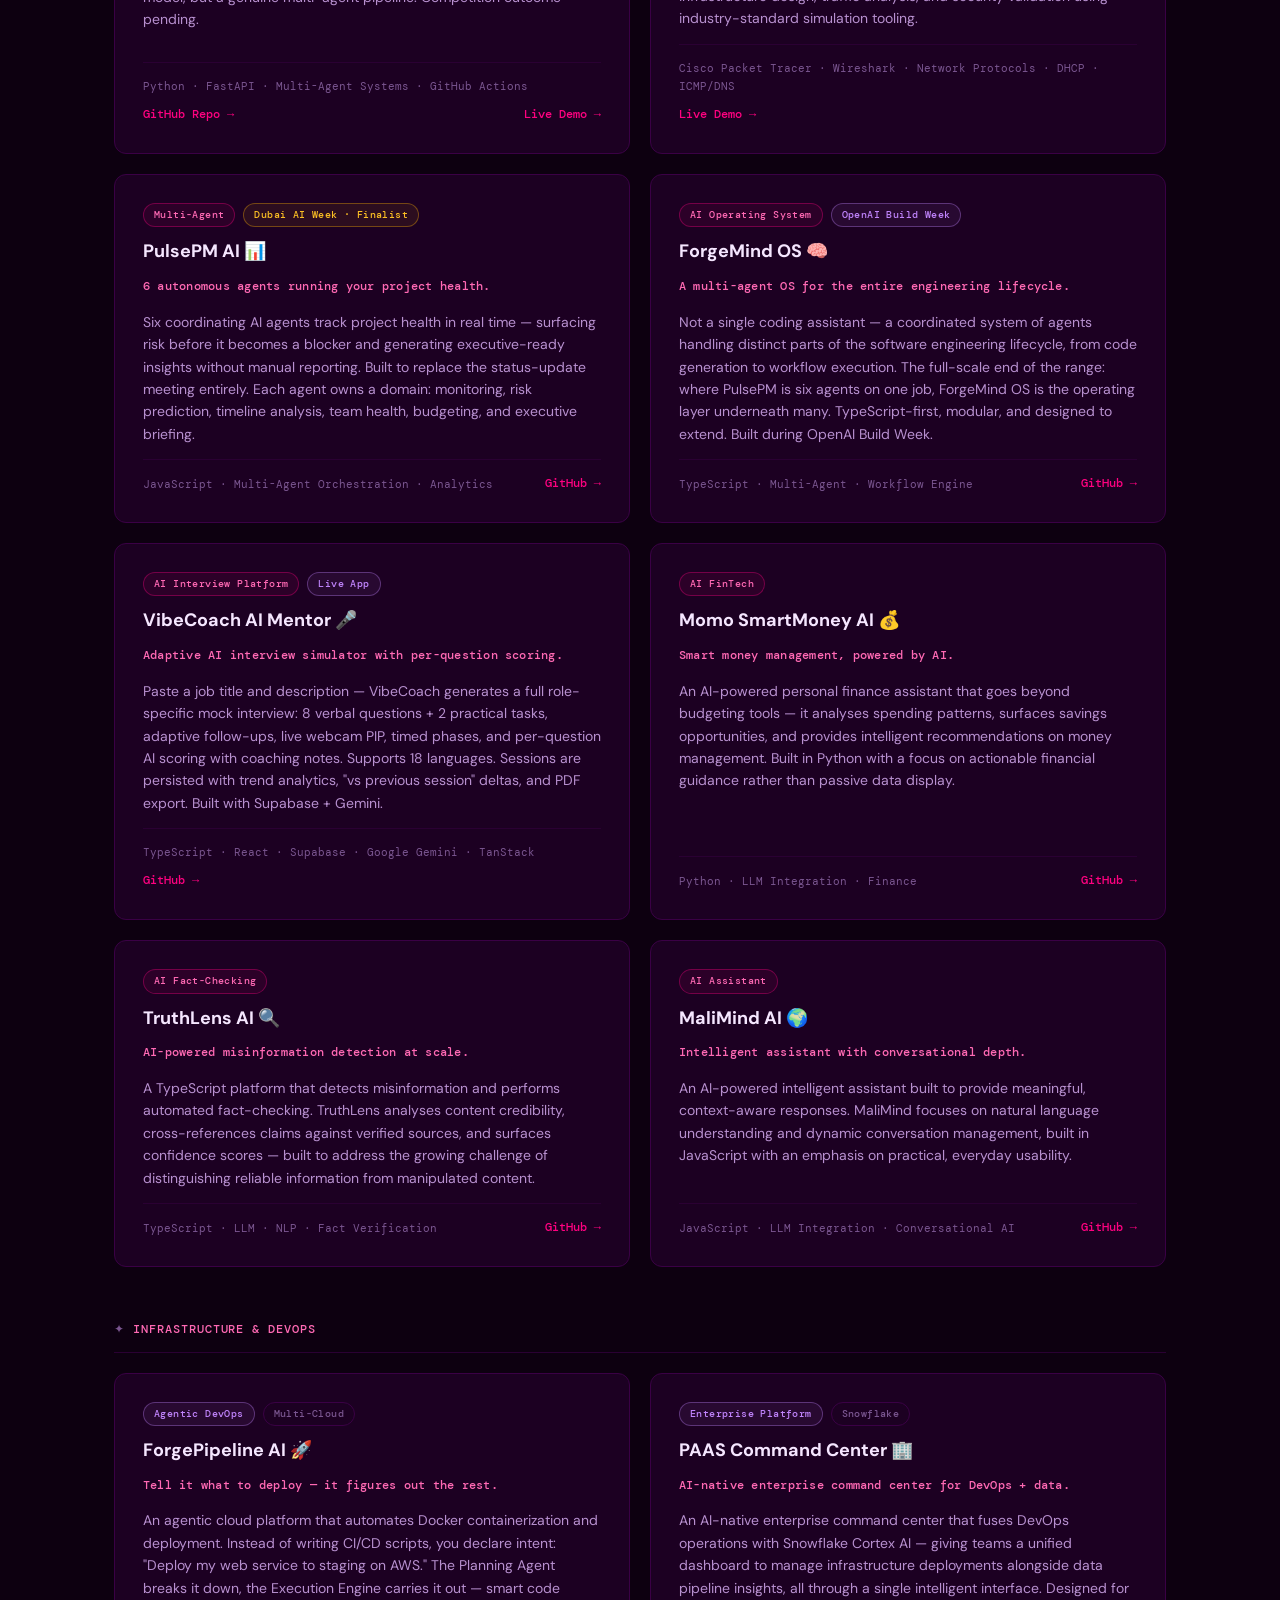
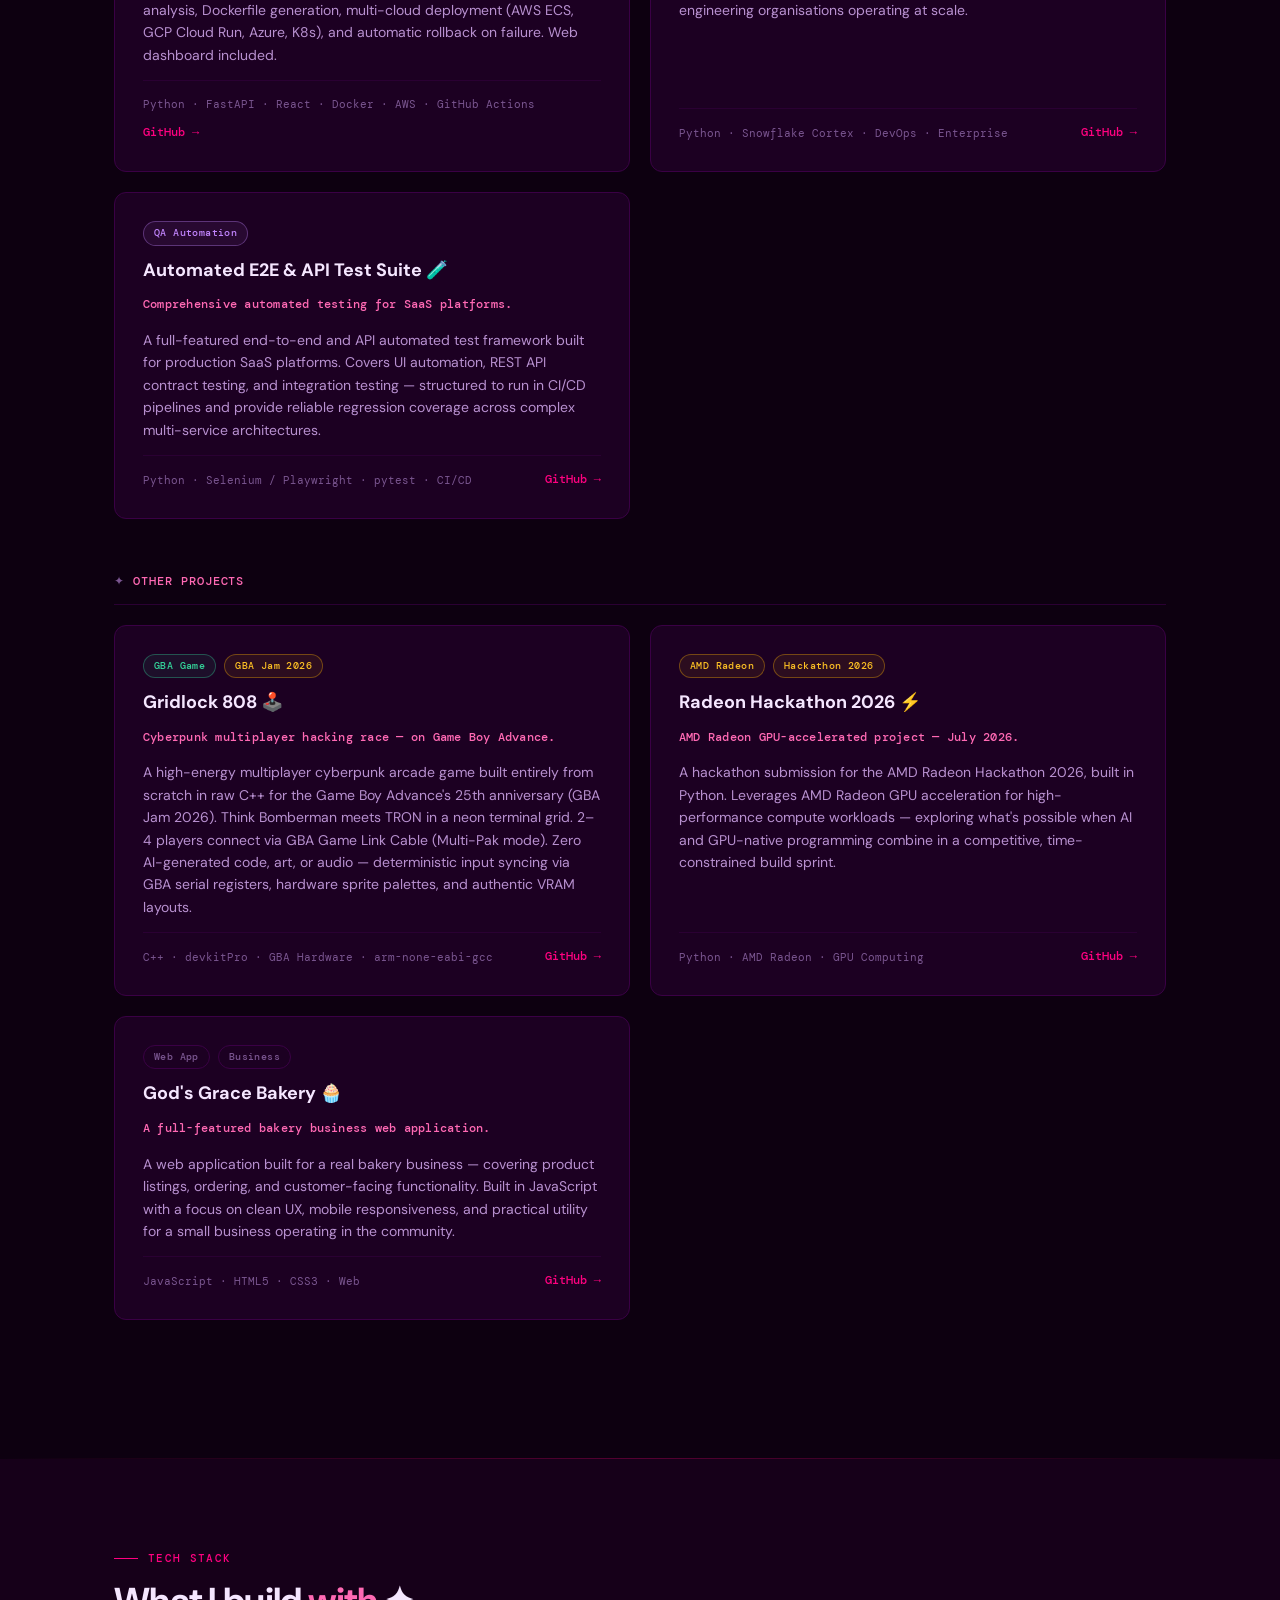
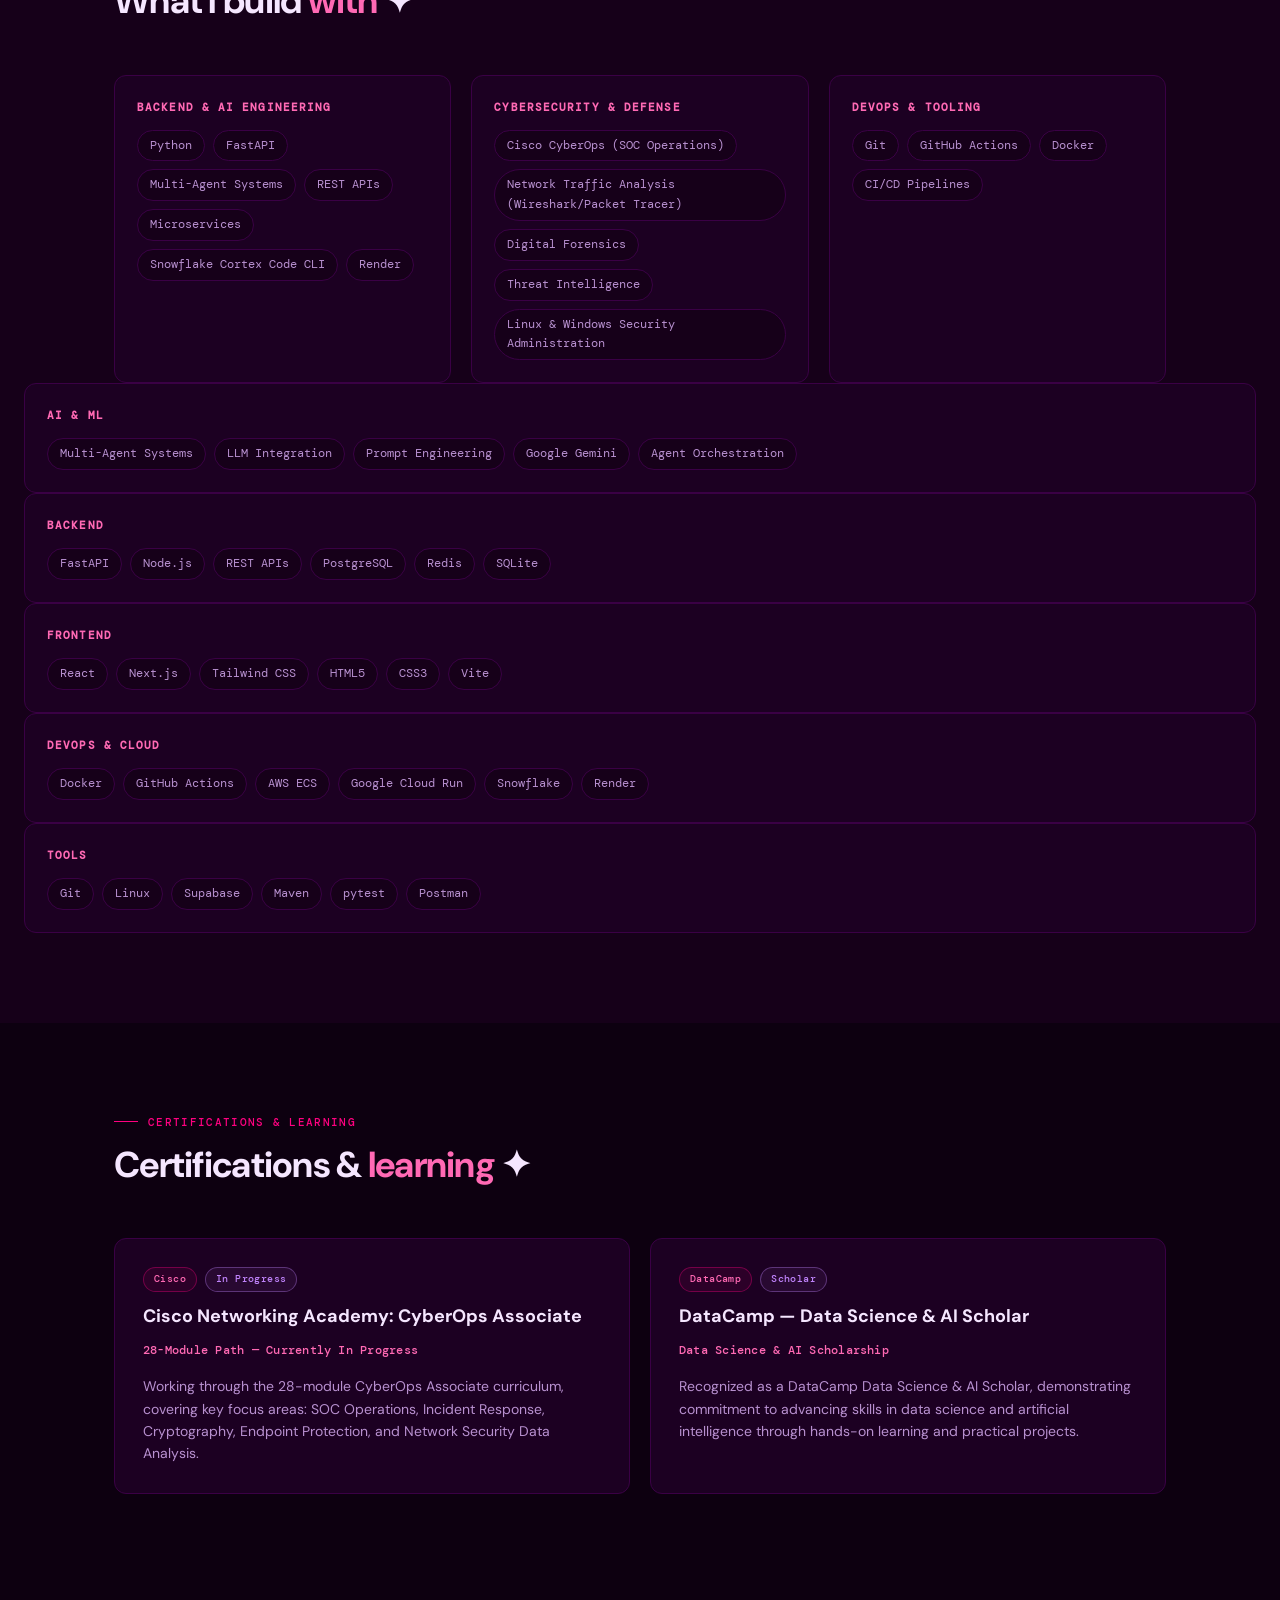
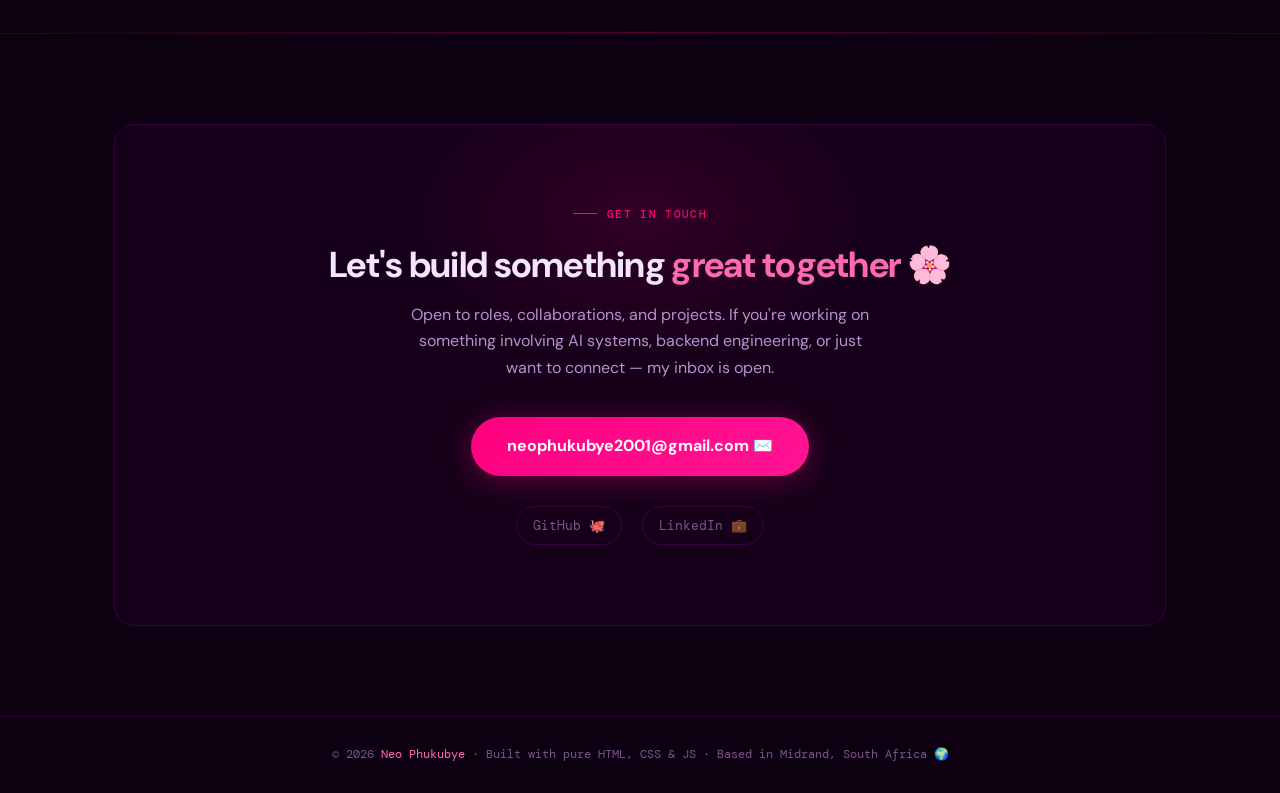
==== commit 30f80294: "Mark FlyRank AI internship as completed" ====
--- a/index.html
+++ b/index.html
@@ -548,7 +548,7 @@
           My work spans <strong>multi-agent AI orchestration</strong>, <strong>network security operations</strong>, and <strong>DevOps automation</strong>. I've designed coordinated agent pipelines for real production work, build CI/CD infrastructure that ships reliable systems, and am currently working through the Cisco CyberOps Associate certification.
         </p>
         <p>
-          I'm currently a <strong>Junior Software Developer at Genghis Technology</strong> (since 9 November 2026), a <strong>FlyRank AI Remote Backend AI Engineering Intern</strong>, a <strong>Cisco Networking Academy CyberOps Associate candidate</strong>, and a <strong>DataCamp Data Science &amp; AI Scholar</strong>. Open to collaborations and security/AI projects.
+          I'm currently a <strong>Junior Software Developer at Genghis Technology</strong> (since 9 November 2026), a <strong>former FlyRank AI Remote Backend AI Engineering Intern</strong>, a <strong>Cisco Networking Academy CyberOps Associate candidate</strong>, and a <strong>DataCamp Data Science &amp; AI Scholar</strong>. Open to collaborations and security/AI projects.
         </p>
         <div class="about-email">
           <p>Evaluating backend AI or SOC security work for a role or project?</p>
@@ -601,11 +601,11 @@
       <div class="card">
         <div class="tags">
           <span class="tag pink">Internship</span>
-          <span class="tag lavender">Remote</span>
+          <span class="tag lavender">Completed</span>
         </div>
         <h3>FlyRank AI</h3>
-        <div class="claim">Remote Backend AI Engineering Intern</div>
-        <p>Building intelligent backend systems and AI-powered applications in a remote engineering role, focusing on scalable backend architecture and AI integration.</p>
+        <div class="claim">Remote Backend AI Engineering Intern (Completed)</div>
+        <p>Built intelligent backend systems and AI-powered applications in a remote engineering role, focusing on scalable backend architecture and AI integration.</p>
       </div>
       <div class="card">
         <div class="tags">
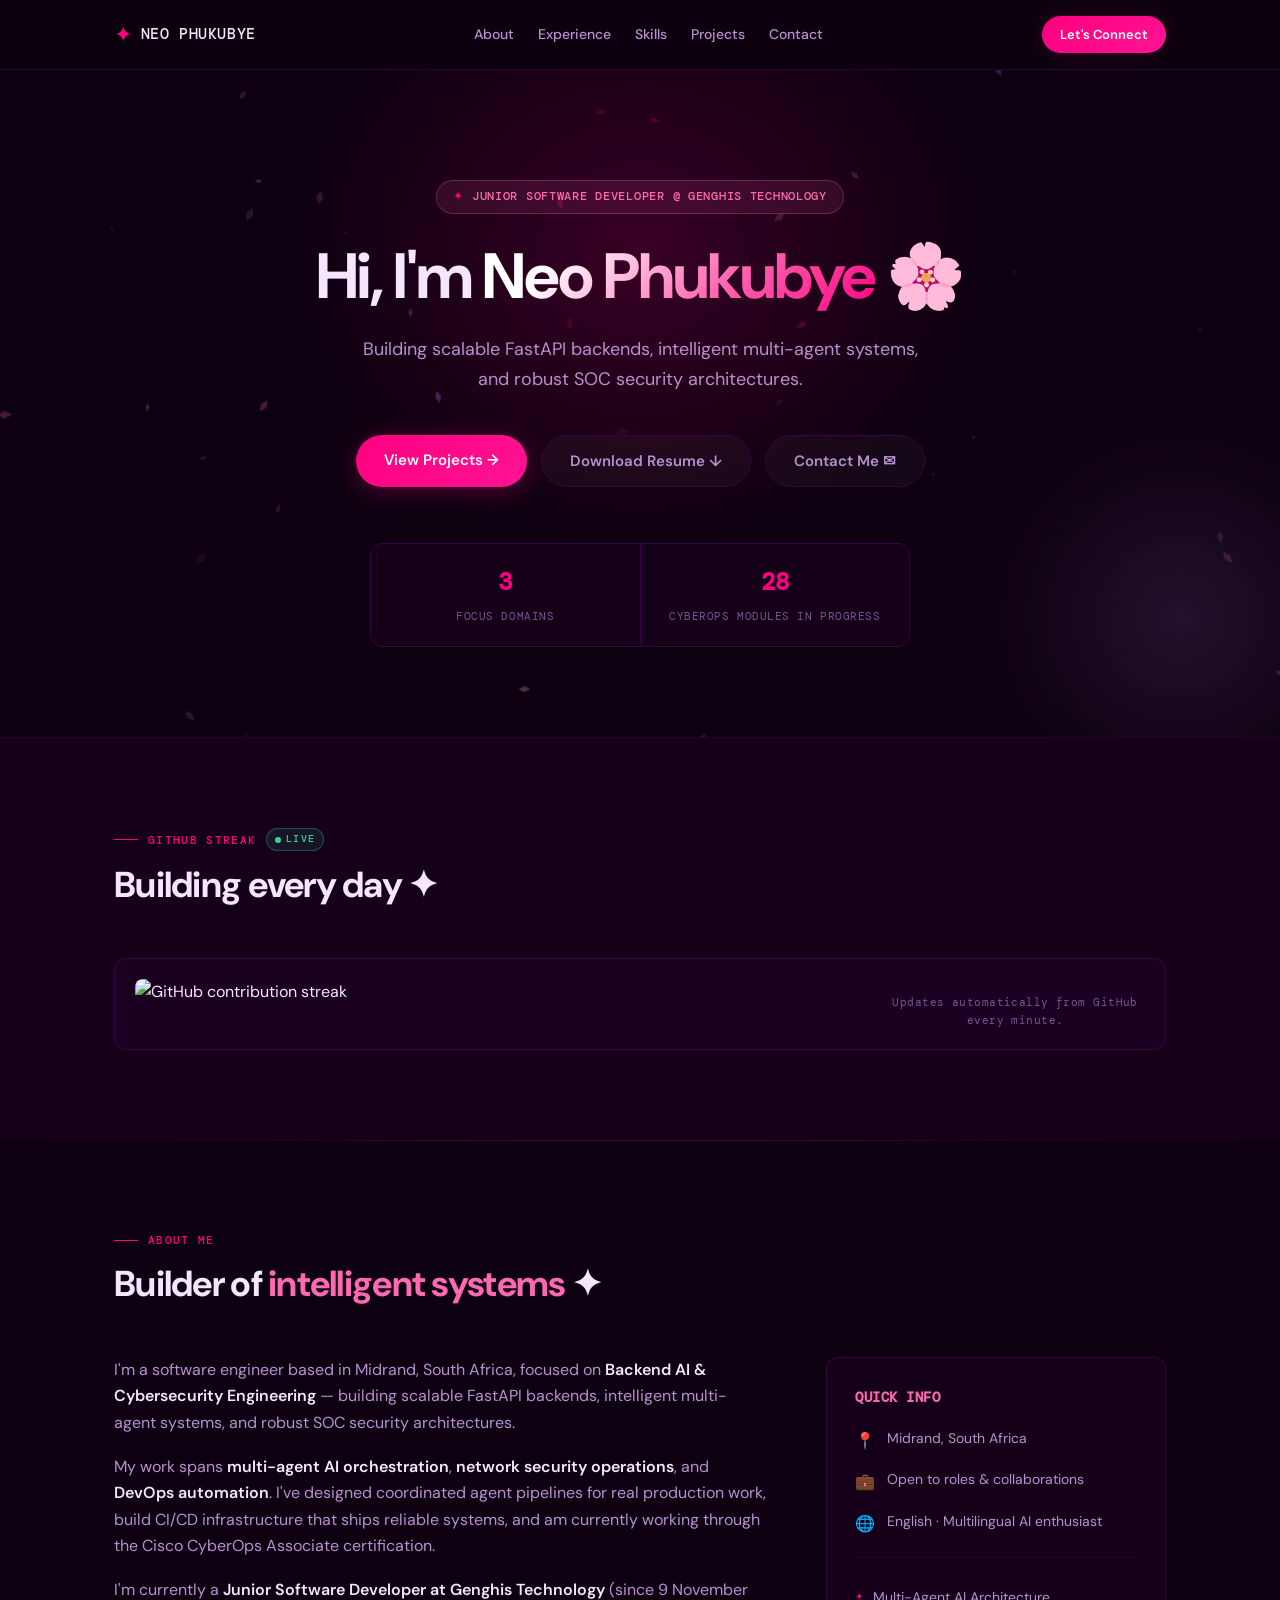
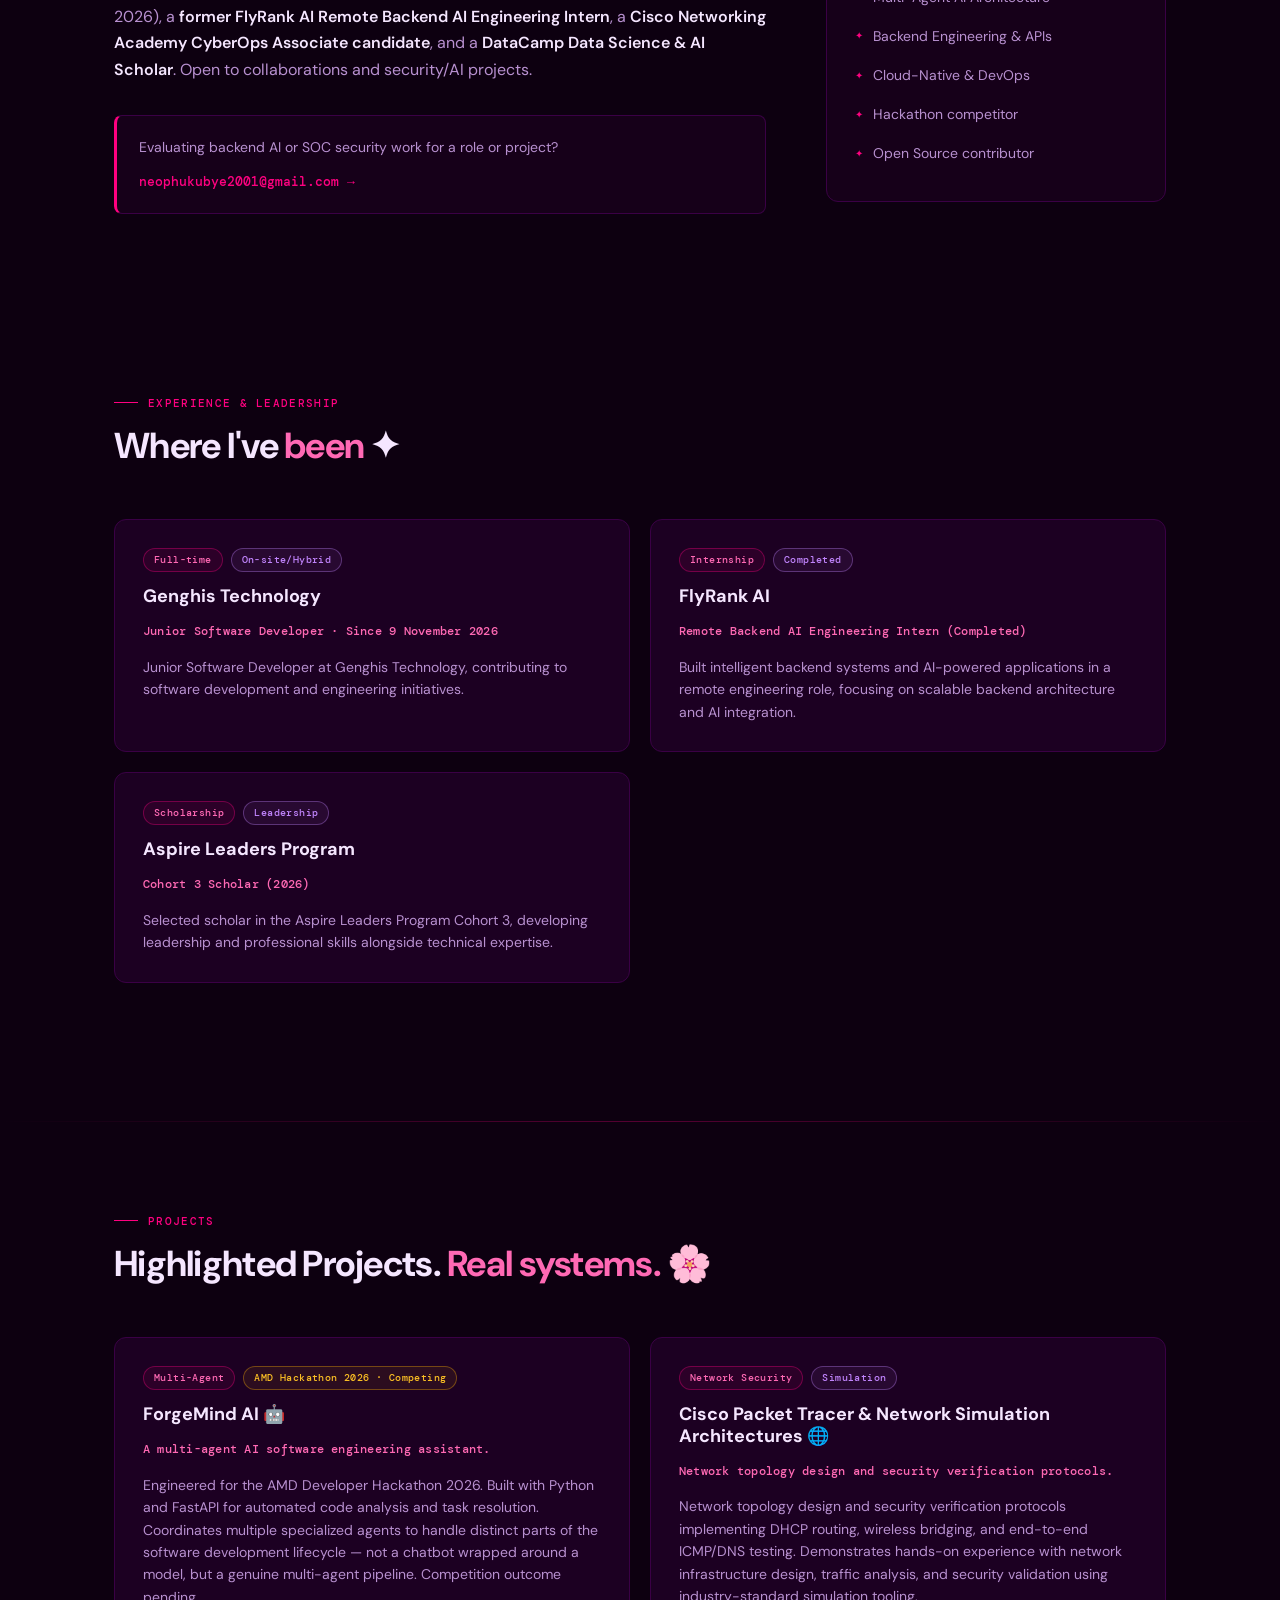
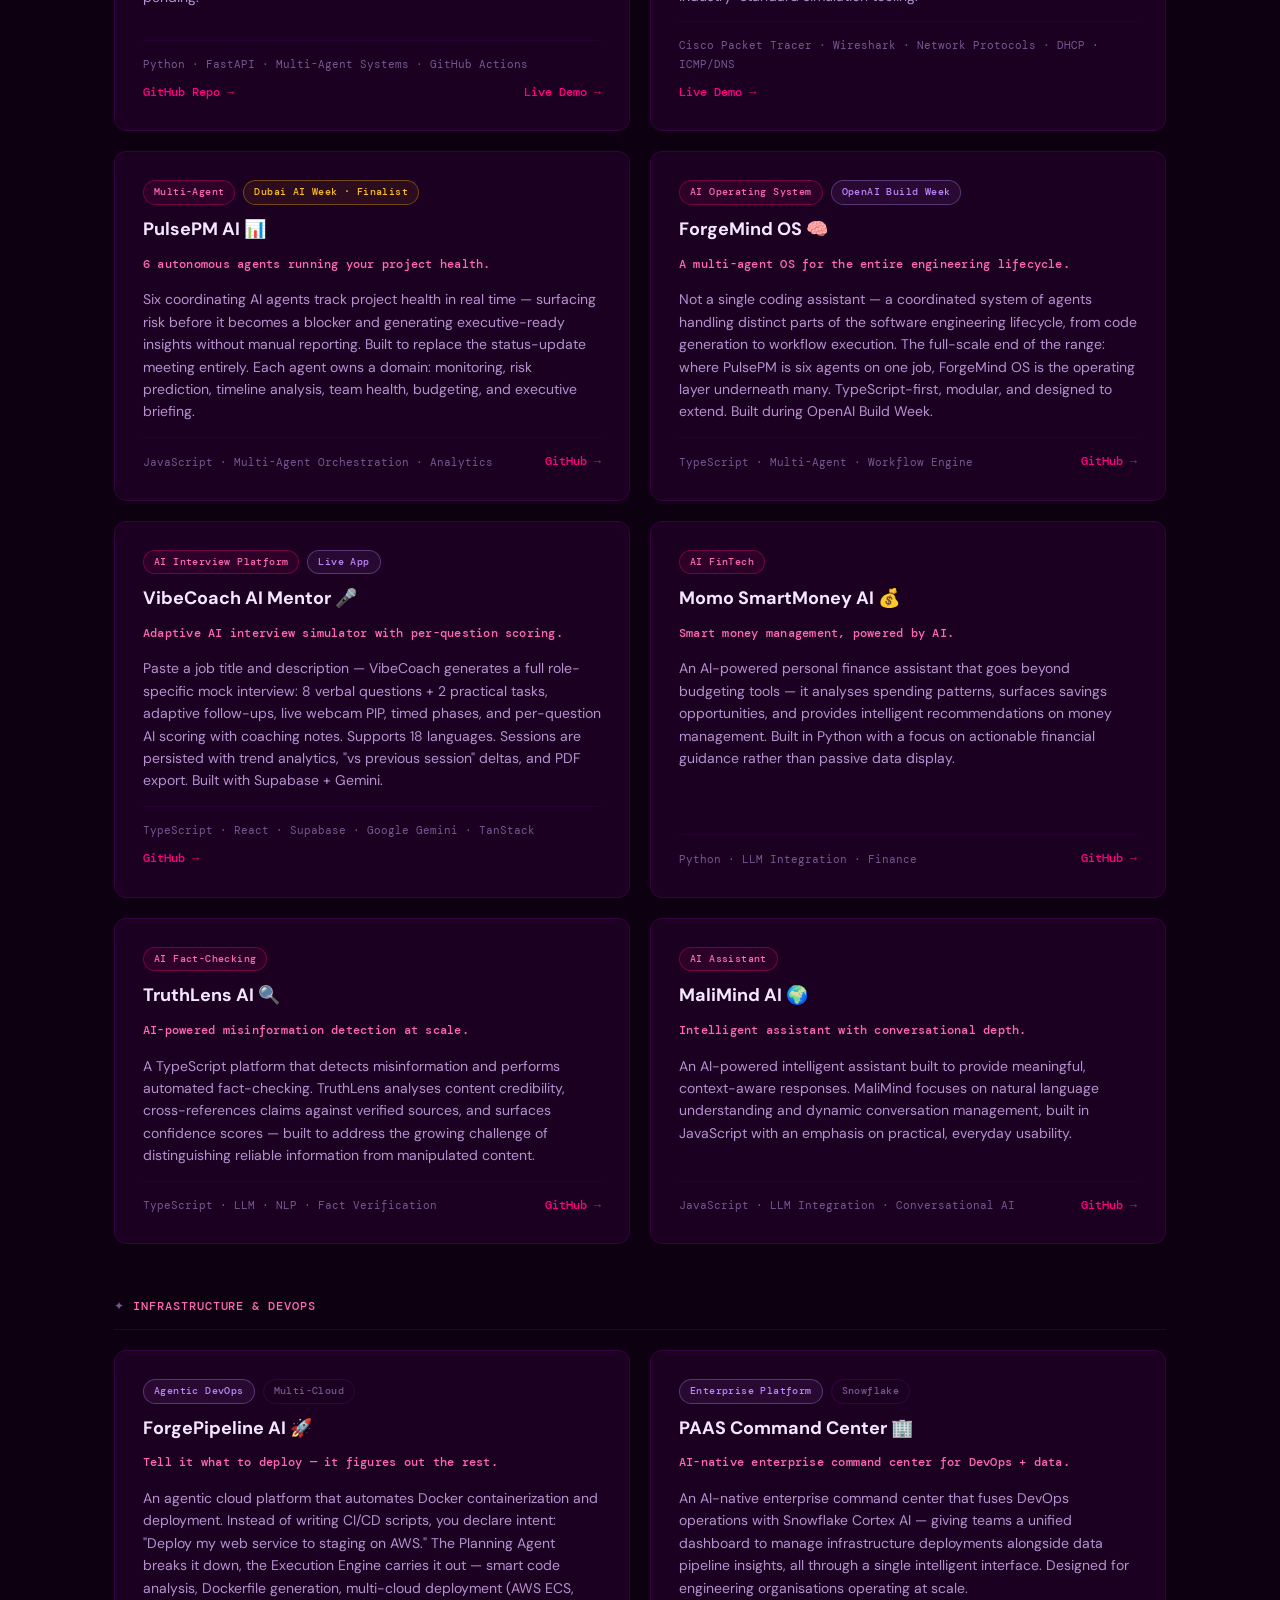
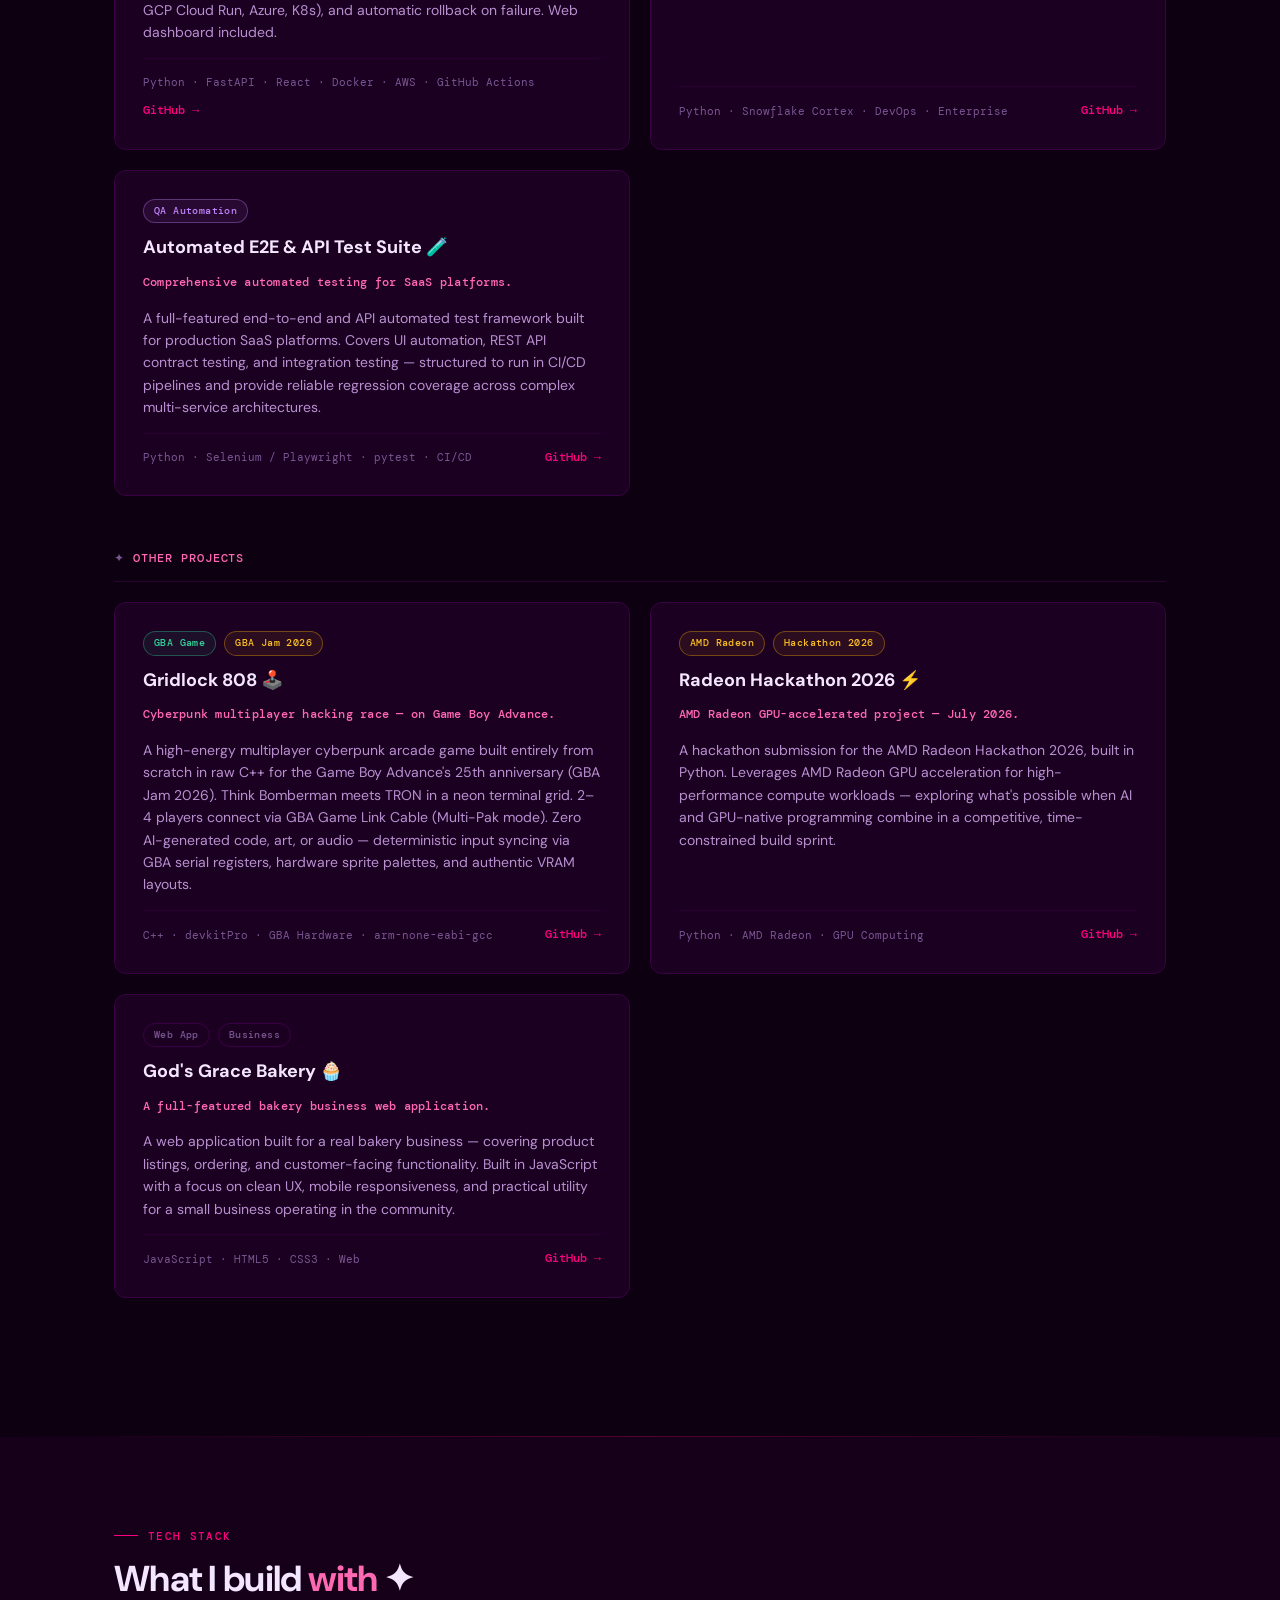
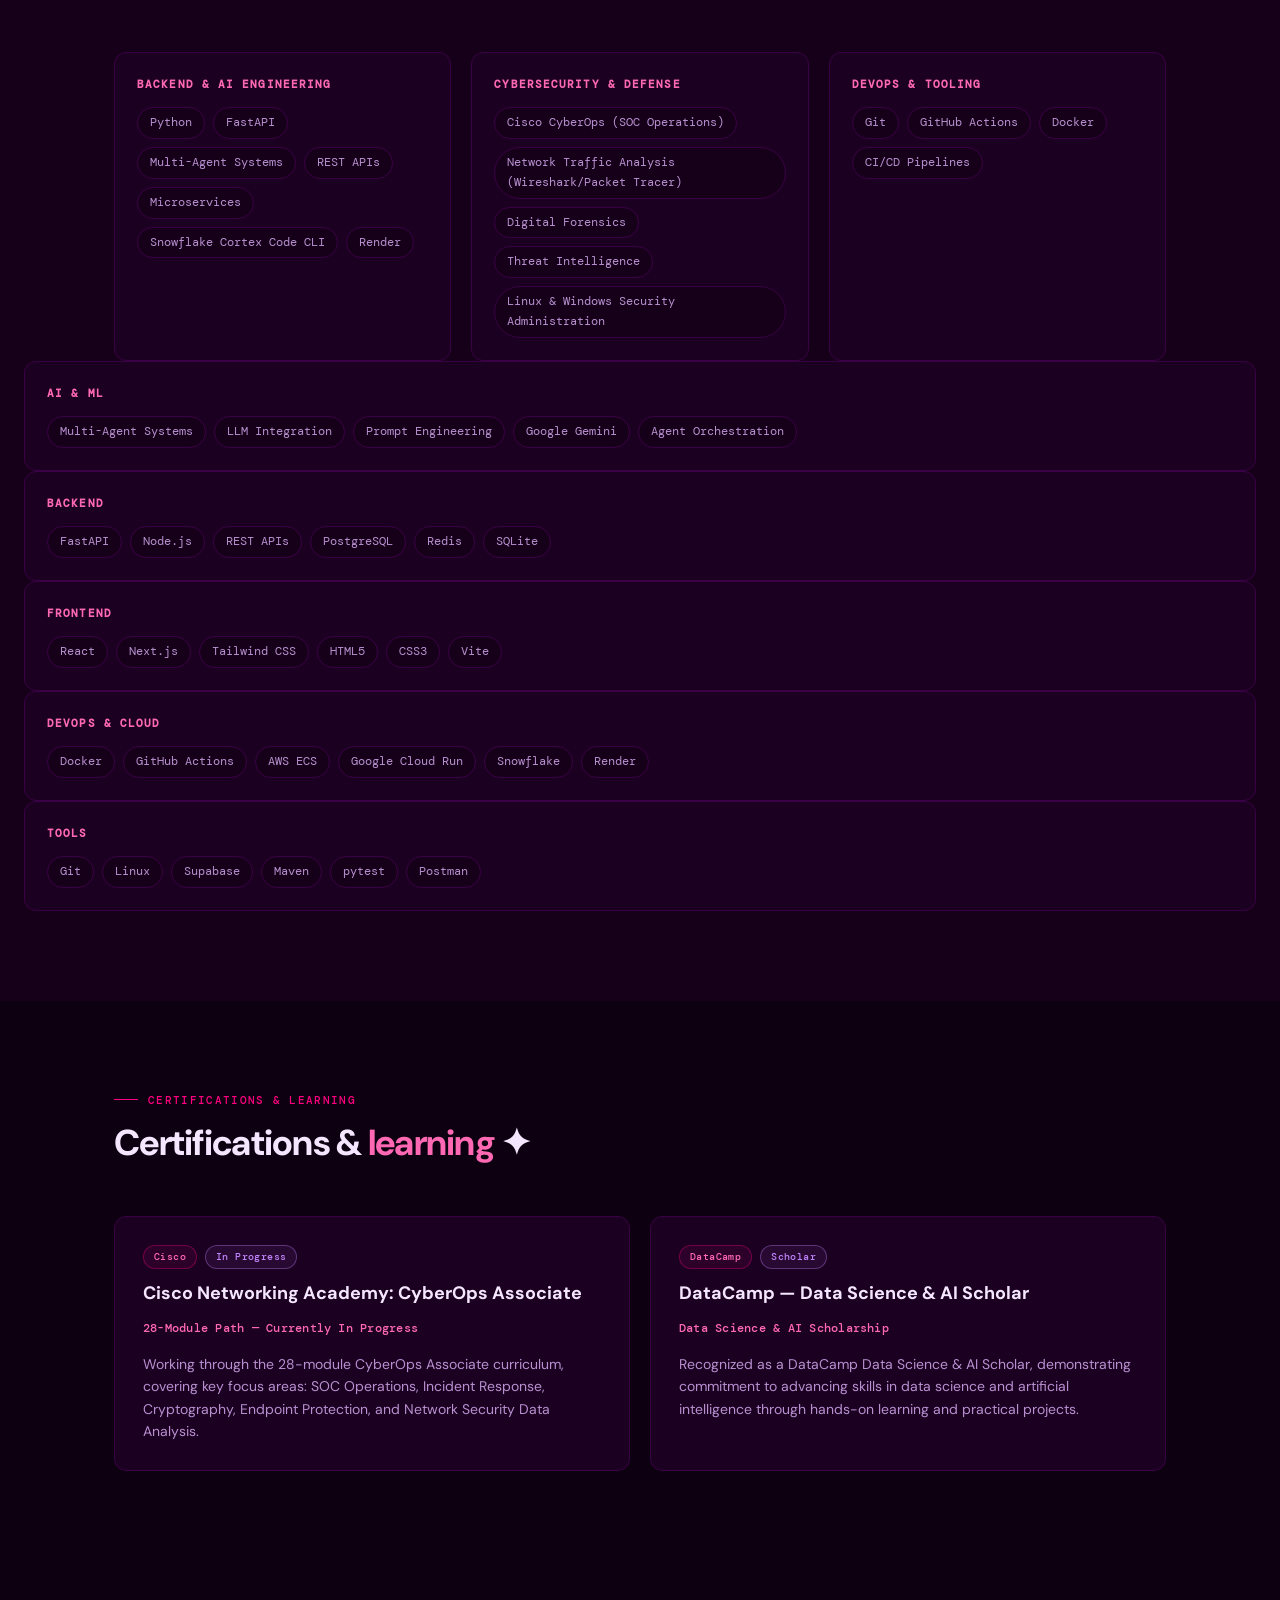
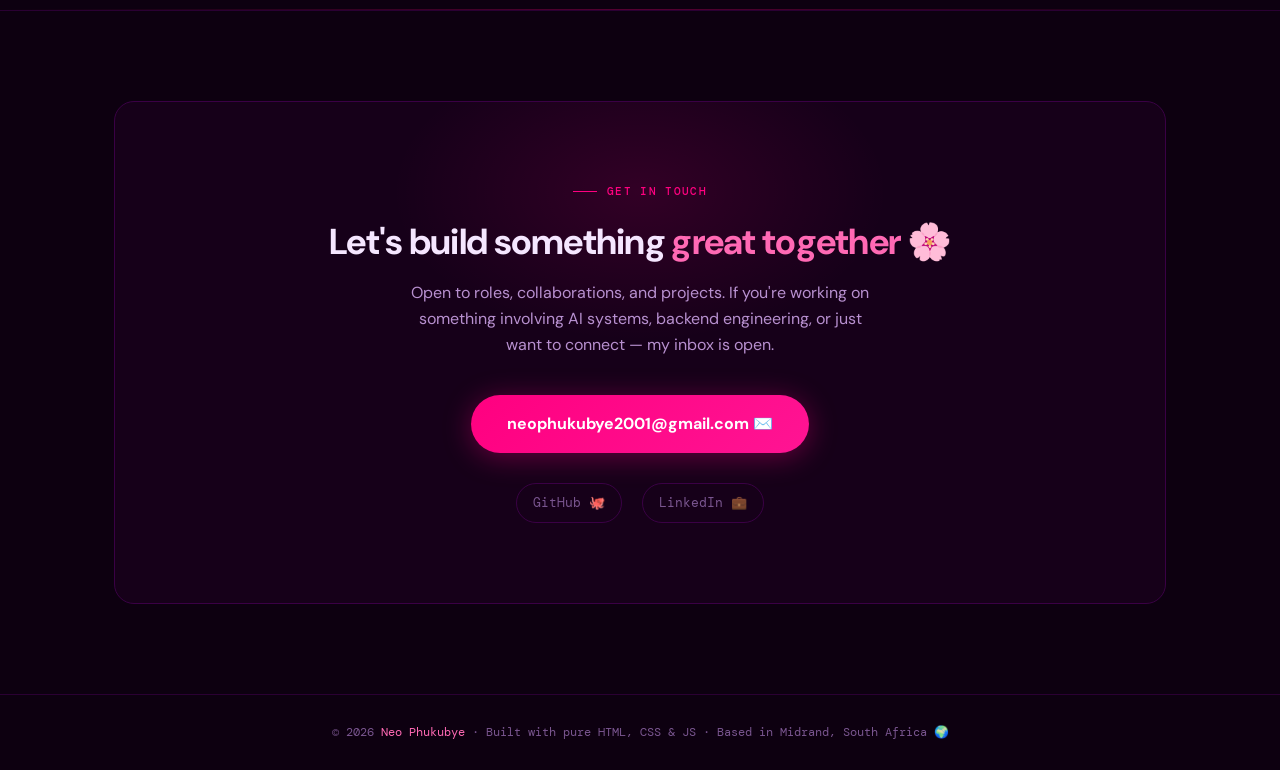
==== commit 026ff7da: "Remove Orange Cyberdefense SensePost Academy from experience" ====
--- a/index.html
+++ b/index.html
@@ -616,15 +616,7 @@
         <div class="claim">Cohort 3 Scholar (2026)</div>
         <p>Selected scholar in the Aspire Leaders Program Cohort 3, developing leadership and professional skills alongside technical expertise.</p>
       </div>
-      <div class="card">
-        <div class="tags">
-          <span class="tag pink">Technical</span>
-          <span class="tag lavender">Challenge</span>
-        </div>
-        <h3>Orange Cyberdefense SensePost Academy</h3>
-        <div class="claim">Technical Challenge Participant</div>
-        <p>Engaging in hands-on technical challenges at Orange Cyberdefense SensePost Academy, sharpening cybersecurity skills through real-world scenarios and simulations.</p>
-      </div>
+
     </div>
   </div>
 </section>
